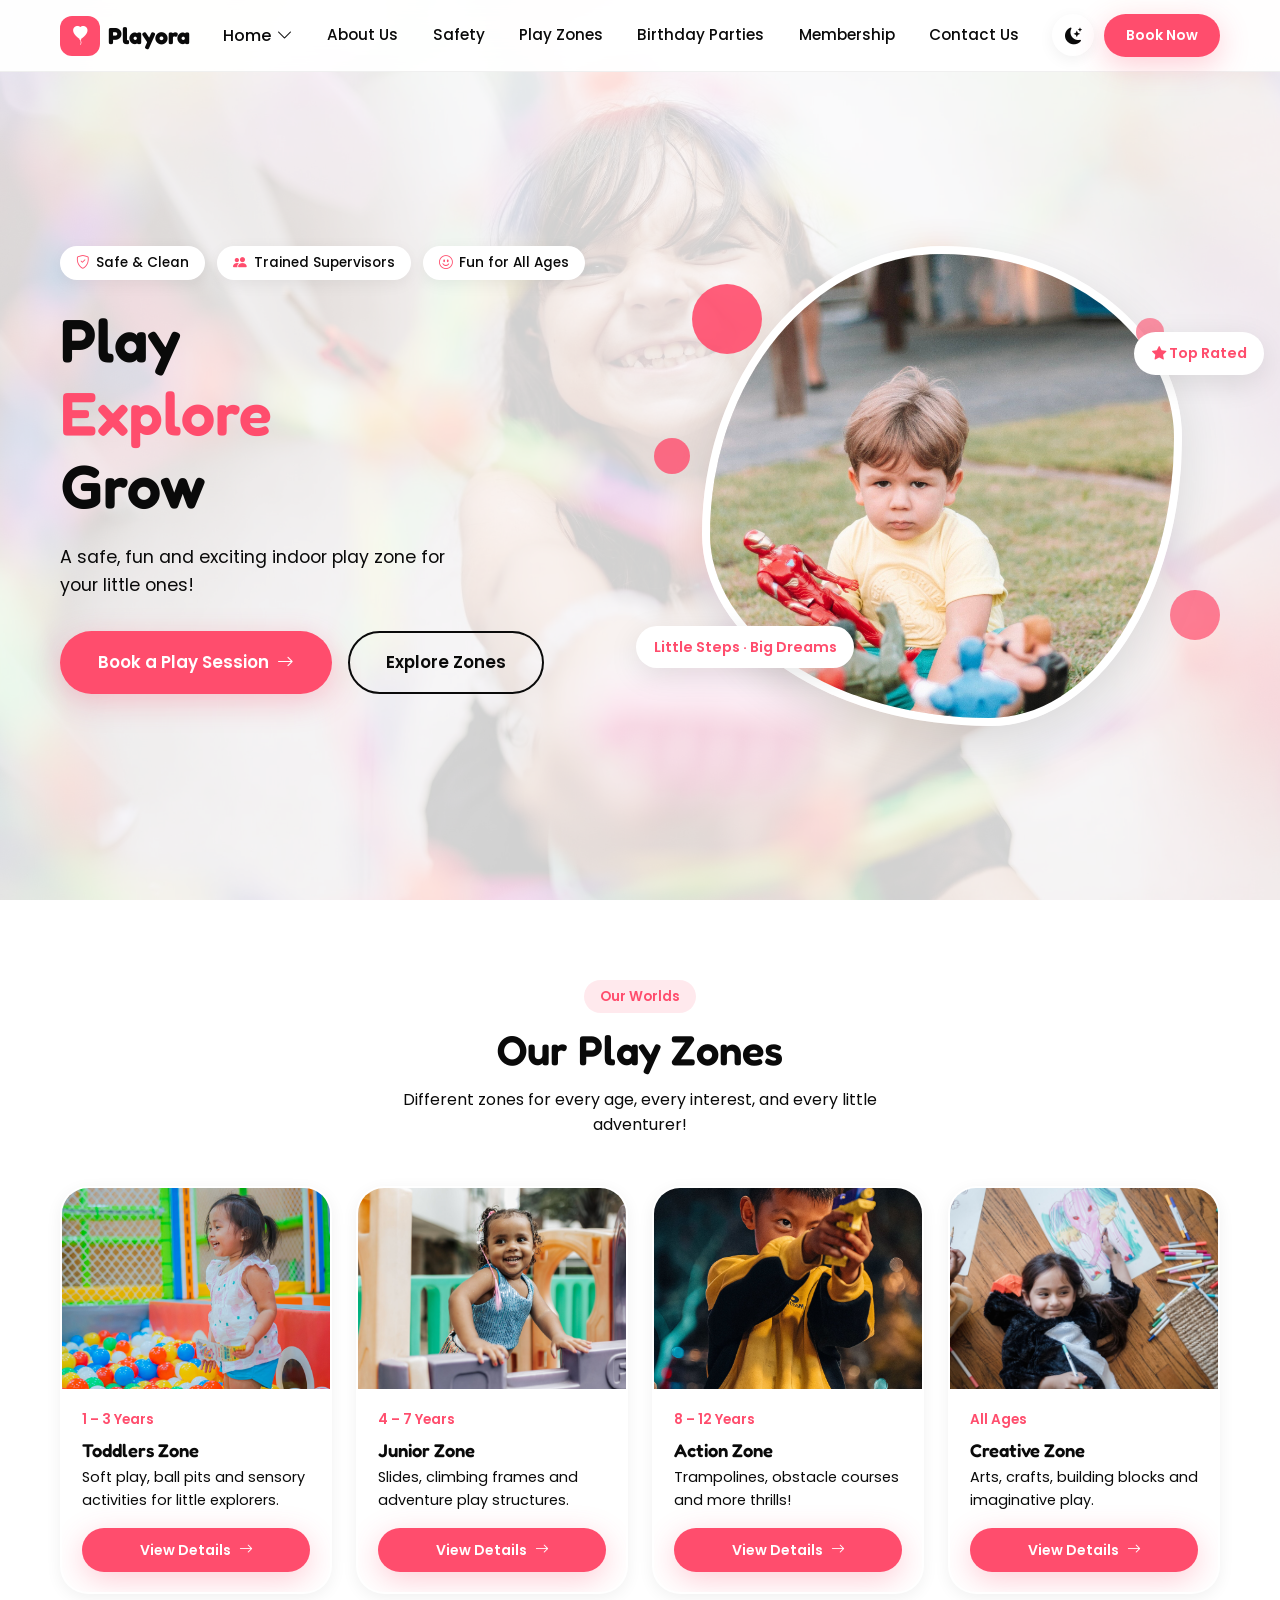
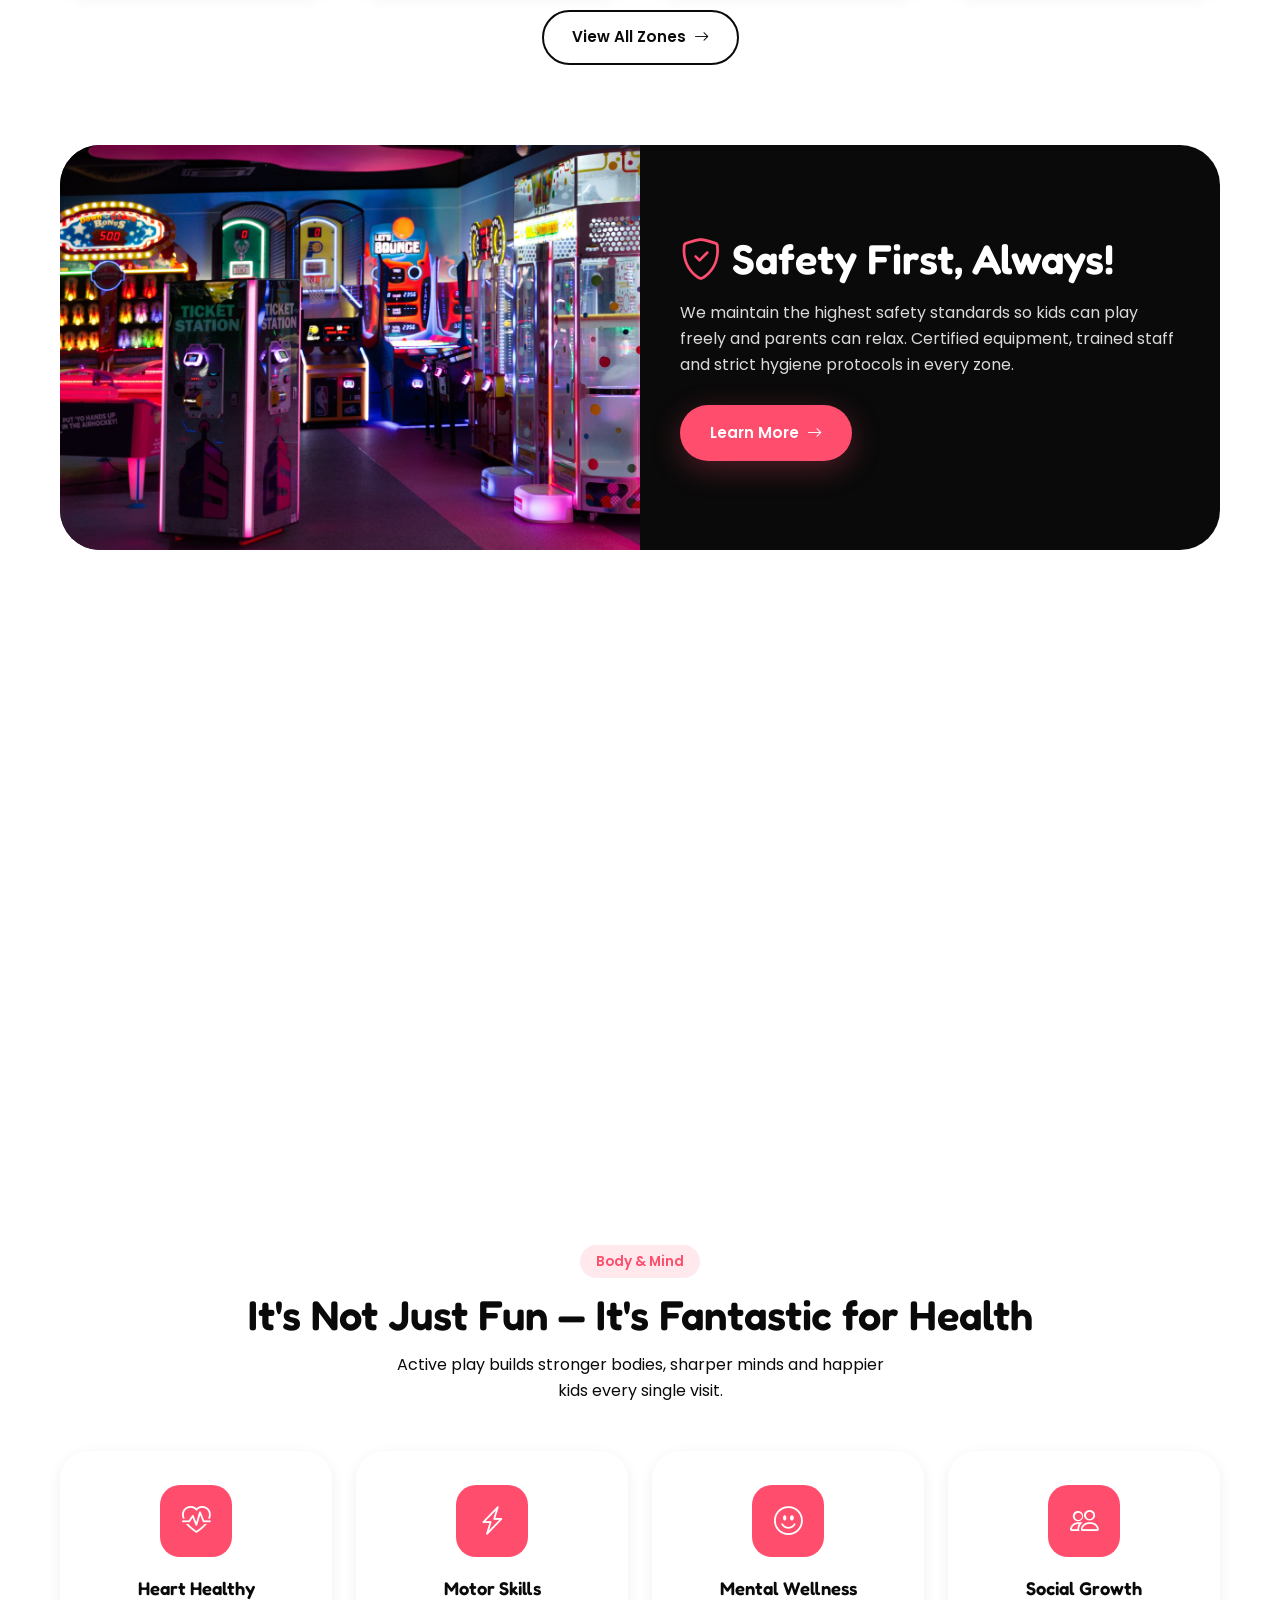
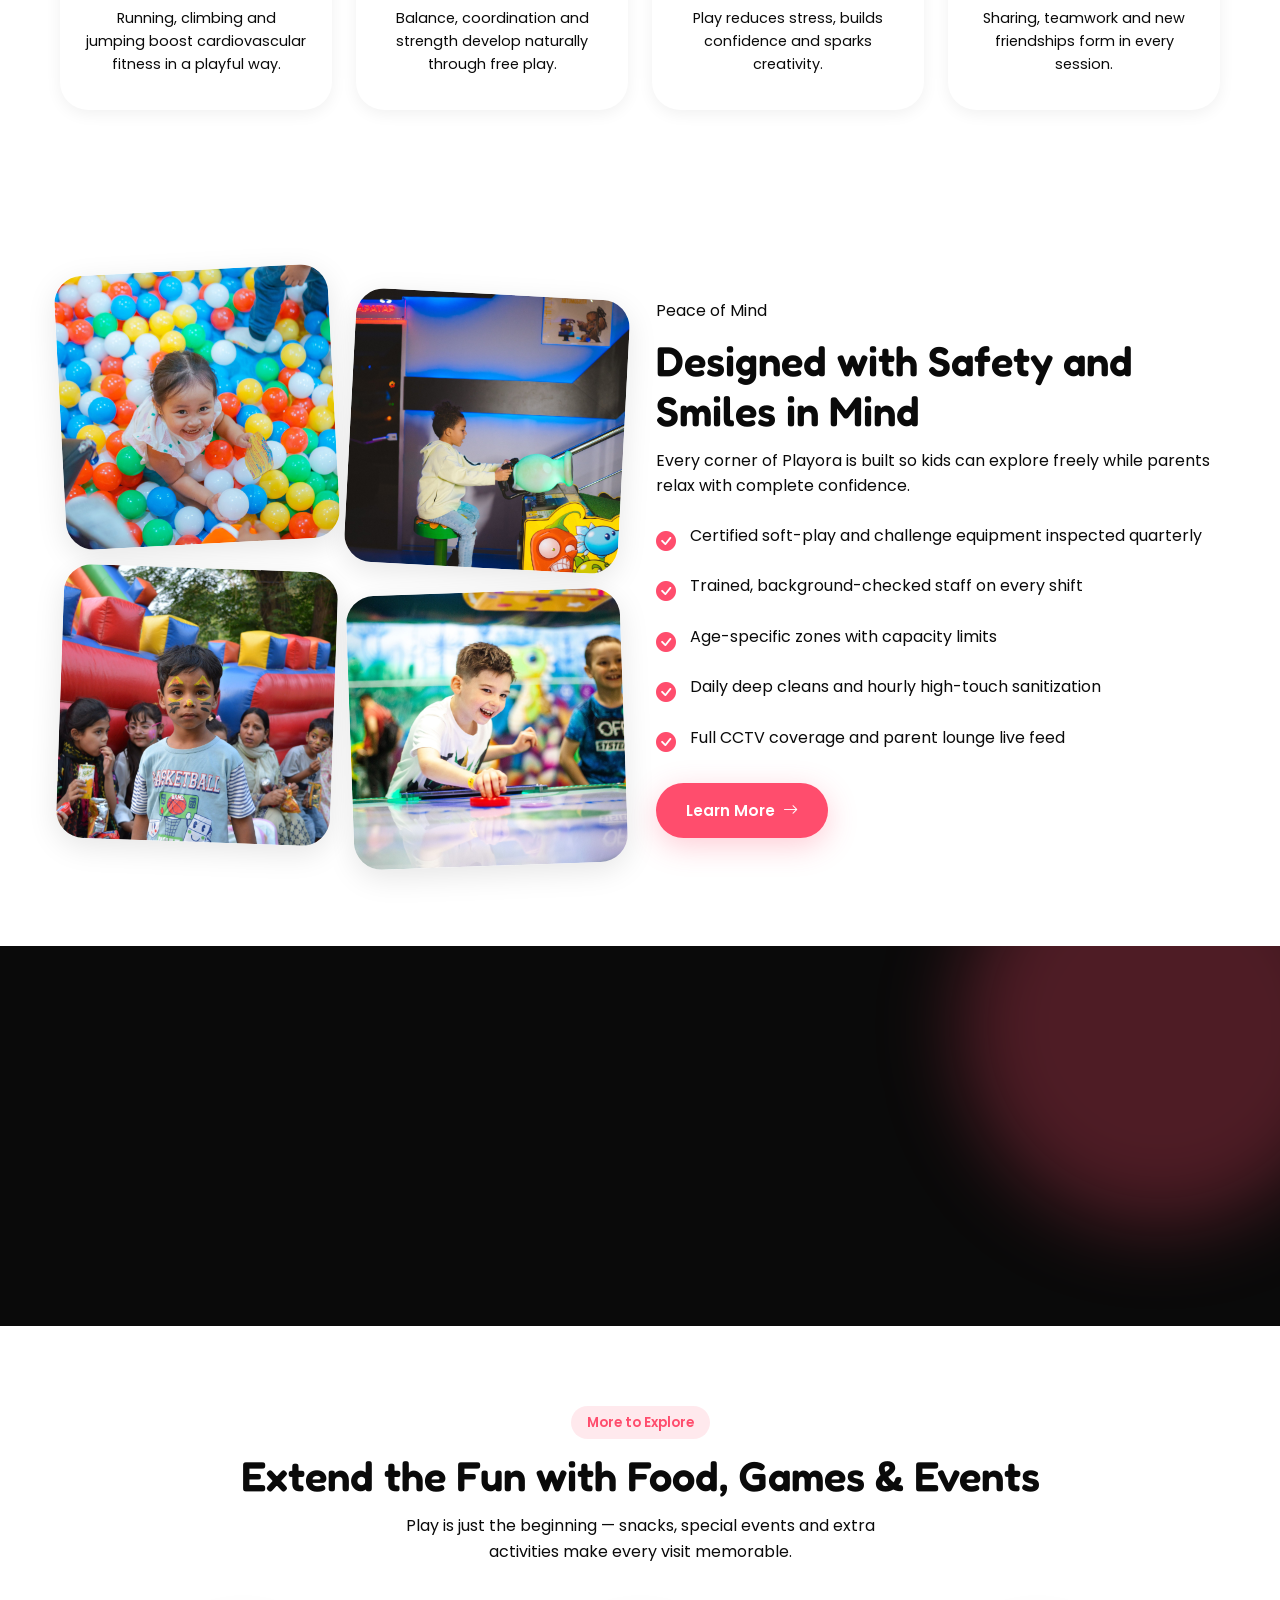
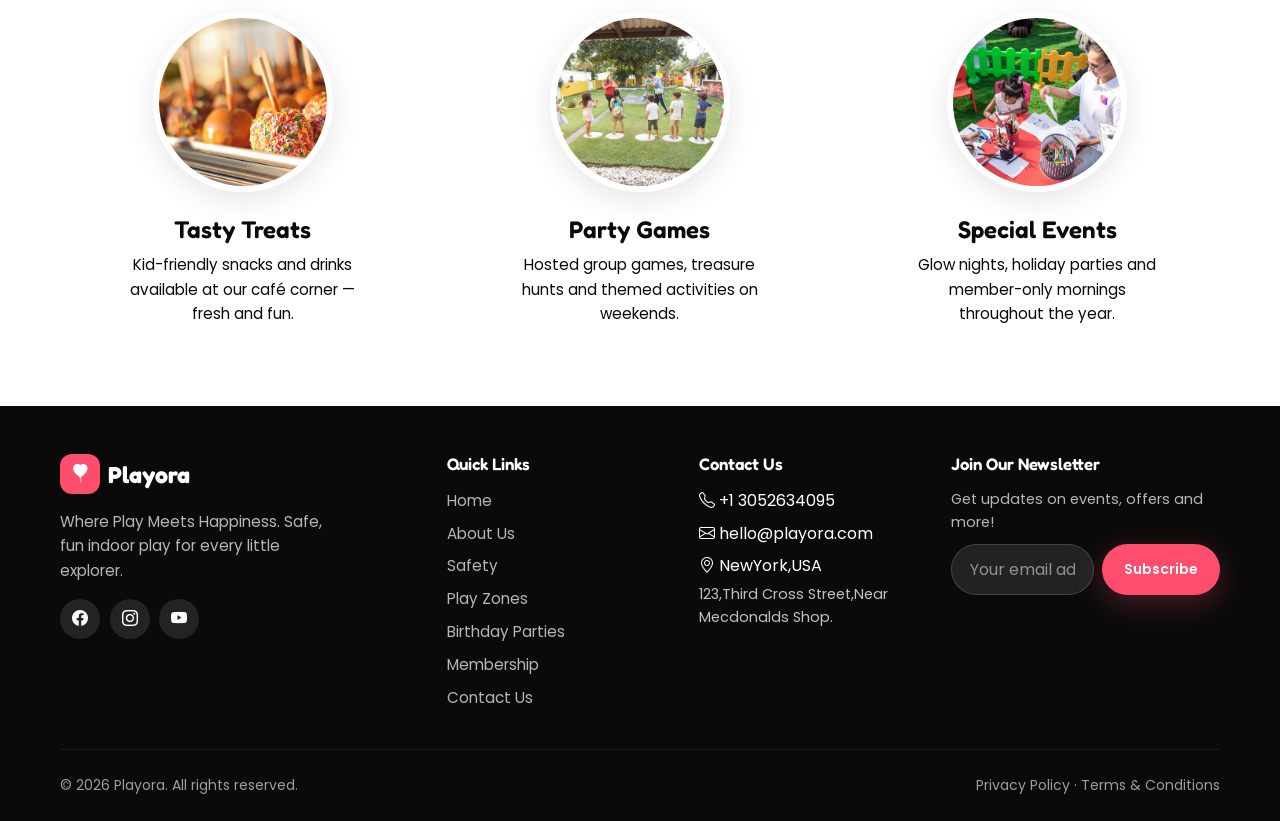
==== index.html @ 5a00a670 "Add files via upload" ====
<!DOCTYPE html>
<html lang="en">
<head>
  <script>try{if(localStorage.getItem('playora-theme')==='dark')document.documentElement.setAttribute('data-theme','dark');}catch(e){}</script>
  <meta charset="UTF-8">
  <meta name="viewport" content="width=device-width, initial-scale=1.0">
  <title>Playora – Indoor Play Zone for Kids | Safe, Fun & Exciting</title>
  <meta name="description" content="Playora is a safe, fun and exciting indoor play zone for little ones. Age-specific zones, birthday parties and memberships.">
  <link rel="preconnect" href="https://fonts.googleapis.com">
  <link rel="preconnect" href="https://fonts.gstatic.com" crossorigin>
  <link href="https://fonts.googleapis.com/css2?family=Fredoka:wght@400;500;600;700&family=Poppins:wght@400;500;600;700&display=swap" rel="stylesheet">
  <link rel="stylesheet" href="https://cdn.jsdelivr.net/npm/bootstrap-icons@1.11.3/font/bootstrap-icons.min.css">
  <link rel="stylesheet" href="assets/css/style.css">
</head>
<body>
  <!-- Header -->
  <header class="site-header">
    <div class="header-inner">
      <a href="index.html" class="logo">
        <span class="logo-mark"><i class="bi bi-balloon-heart-fill"></i></span>
        Playora
      </a>
      <nav class="nav-menu" aria-label="Main">
        <div class="home-switch">
          <span class="home-switch-trigger">Home <i class="bi bi-chevron-down"></i></span>
          <div class="home-switch-dropdown">
            <a href="index.html" class="home-option">
              <span class="home-option-icon day"><i class="bi bi-sun-fill"></i></span>
              Home 1 – Main
            </a>
            <a href="index-night.html" class="home-option">
              <span class="home-option-icon night"><i class="bi bi-moon-stars-fill"></i></span>
              Home 2 – Night
            </a>
          </div>
        </div>
        <a href="about.html" class="nav-link">About Us</a>
        <a href="safety.html" class="nav-link">Safety</a>
        <a href="play-zones.html" class="nav-link">Play Zones</a>
        <a href="birthday-parties.html" class="nav-link">Birthday Parties</a>
        <a href="membership.html" class="nav-link">Membership</a>
        <a href="contact.html" class="nav-link">Contact Us</a>
      </nav>
      <div class="header-actions">
        <button class="theme-toggle" aria-label="Switch to dark mode"><i class="bi bi-moon-stars-fill"></i></button>
        <a href="login.html" class="btn btn-primary btn-sm">Book Now</a>
        <button class="menu-toggle" aria-label="Menu"><i class="bi bi-list"></i></button>
      </div>
    </div>
  </header>

  <!-- 1. HERO -->
  <section class="hero-playora">
    <!-- Replace assets/images/hero-home.jpg with your own image -->
    <div class="hero-bg-upload">
      <img src="assets/images/hero-home.jpg" alt="" onerror="this.style.display='none'">
    </div>
    <div class="container">
      <div class="observe-fade">
        <div class="hero-badge-row">
          <span class="hero-pill"><i class="bi bi-shield-check"></i> Safe & Clean</span>
          <span class="hero-pill"><i class="bi bi-people-fill"></i> Trained Supervisors</span>
          <span class="hero-pill"><i class="bi bi-emoji-smile"></i> Fun for All Ages</span>
        </div>
        <h1>
          <span class="line1">Play</span>
          <span class="line2">Explore</span>
          <span class="line3">Grow</span>
        </h1>
        <p class="lead">A safe, fun and exciting indoor play zone for your little ones!</p>
        <div class="hero-btns">
          <a href="login.html" class="btn btn-primary btn-lg">Book a Play Session <i class="bi bi-arrow-right"></i></a>
          <a href="play-zones.html" class="btn btn-outline btn-lg">Explore Zones</a>
        </div>
      </div>
      <div class="hero-visual observe-fade delay-1">
        <div class="float-shape s1"></div>
        <div class="float-shape s2"></div>
        <div class="float-shape s3"></div>
        <div class="float-shape s4"></div>
        <div class="hero-img-wrap">
          <img src="assets/images/kid-1.jpg" alt="Happy child in play zone">
        </div>
        <span class="hero-tag t1">Little Steps · Big Dreams</span>
        <span class="hero-tag t2"><i class="bi bi-star-fill" style="color:var(--accent)"></i> Top Rated</span>
      </div>
    </div>
  </section>

  <!-- 2. PLAY ZONES -->
  <section class="section">
    <div class="container">
      <div class="section-head observe-fade">
        <span class="eyebrow">Our Worlds</span>
        <h2>Our Play Zones</h2>
        <p>Different zones for every age, every interest, and every little adventurer!</p>
      </div>
      <div class="zones-grid">
        <article class="zone-card observe-fade">
          <div class="zone-card-img">
            <img src="assets/images/kid-2.jpg" alt="Toddlers Zone">
          </div>
          <div class="zone-card-body">
            <div class="age">1 – 3 Years</div>
            <h3>Toddlers Zone</h3>
            <p>Soft play, ball pits and sensory activities for little explorers.</p>
            <a href="play-zones.html" class="btn btn-primary btn-sm">View Details <i class="bi bi-arrow-right"></i></a>
          </div>
        </article>
        <article class="zone-card observe-fade delay-1">
          <div class="zone-card-img">
            <img src="assets/images/kid-3.jpg" alt="Junior Zone">
          </div>
          <div class="zone-card-body">
            <div class="age">4 – 7 Years</div>
            <h3>Junior Zone</h3>
            <p>Slides, climbing frames and adventure play structures.</p>
            <a href="play-zones.html" class="btn btn-primary btn-sm">View Details <i class="bi bi-arrow-right"></i></a>
          </div>
        </article>
        <article class="zone-card observe-fade delay-2">
          <div class="zone-card-img">
            <img src="assets/images/kid-4.jpg" alt="Action Zone">
          </div>
          <div class="zone-card-body">
            <div class="age">8 – 12 Years</div>
            <h3>Action Zone</h3>
            <p>Trampolines, obstacle courses and more thrills!</p>
            <a href="play-zones.html" class="btn btn-primary btn-sm">View Details <i class="bi bi-arrow-right"></i></a>
          </div>
        </article>
        <article class="zone-card observe-fade delay-3">
          <div class="zone-card-img">
            <img src="assets/images/kid-5.jpg" alt="Creative Zone">
          </div>
          <div class="zone-card-body">
            <div class="age">All Ages</div>
            <h3>Creative Zone</h3>
            <p>Arts, crafts, building blocks and imaginative play.</p>
            <a href="play-zones.html" class="btn btn-primary btn-sm">View Details <i class="bi bi-arrow-right"></i></a>
          </div>
        </article>
      </div>
      <div class="text-center mt-3">
        <a href="play-zones.html" class="btn btn-outline">View All Zones <i class="bi bi-arrow-right"></i></a>
      </div>
    </div>
  </section>

  <!-- 3. SAFETY -->
  <section class="section" style="padding-top:0;">
    <div class="container">
      <div class="safety-block observe-fade">
        <div class="safety-block-img">
          <img src="assets/images/safe.jpg" alt="Kids playing safely">
        </div>
        <div class="safety-block-content">
          <h2><i class="bi bi-shield-check" style="color:var(--accent)"></i> Safety First, Always!</h2>
          <p>We maintain the highest safety standards so kids can play freely and parents can relax. Certified equipment, trained staff and strict hygiene protocols in every zone.</p>
          <a href="safety.html" class="btn btn-primary">Learn More <i class="bi bi-arrow-right"></i></a>
        </div>
      </div>
    </div>
  </section>

  <!-- 4. BIRTHDAY TEASER -->
  <section class="section">
    <div class="container">
      <div class="bday-teaser">
        <div class="observe-fade">
          <span class="eyebrow">Celebrate</span>
          <h2 style="margin-block:0.75rem;">Make Their Day Extra Special!</h2>
          <p style="color:var(--black); margin-bottom:1.5rem;">Celebrate birthdays in the most fun way possible! Our themed party packages include play time, decorations, food and more.</p>
          <a href="birthday-parties.html" class="btn btn-primary btn-lg">Explore Birthday Parties <i class="bi bi-arrow-right"></i></a>
        </div>
        <div class="bday-visual observe-fade delay-1">
          <img src="assets/images/celebaration.jpg" alt="Birthday party">
          <span class="bday-badge">Birthday Parties</span>
        </div>
      </div>
    </div>
  </section>


  <!-- 5. HEALTH BENEFITS -->
  <section class="section health-section">
    <div class="container">
      <div class="section-head observe-fade">
        <span class="eyebrow">Body & Mind</span>
        <h2>It's Not Just Fun — It's Fantastic for Health</h2>
        <p>Active play builds stronger bodies, sharper minds and happier kids every single visit.</p>
      </div>
      <div class="health-grid">
        <div class="health-card observe-fade">
          <div class="h-icon"><i class="bi bi-heart-pulse"></i></div>
          <h3>Heart Healthy</h3>
          <p>Running, climbing and jumping boost cardiovascular fitness in a playful way.</p>
        </div>
        <div class="health-card observe-fade delay-1">
          <div class="h-icon"><i class="bi bi-lightning-charge"></i></div>
          <h3>Motor Skills</h3>
          <p>Balance, coordination and strength develop naturally through free play.</p>
        </div>
        <div class="health-card observe-fade delay-2">
          <div class="h-icon"><i class="bi bi-emoji-smile"></i></div>
          <h3>Mental Wellness</h3>
          <p>Play reduces stress, builds confidence and sparks creativity.</p>
        </div>
        <div class="health-card observe-fade delay-3">
          <div class="h-icon"><i class="bi bi-people"></i></div>
          <h3>Social Growth</h3>
          <p>Sharing, teamwork and new friendships form in every session.</p>
        </div>
      </div>
    </div>
  </section>

  <!-- 6. SAFETY X-CROSS -->
  <section class="section">
    <div class="container">
      <div class="safety-cross">
        <div class="safety-cross-images observe-fade">
          <img src="assets/images/kid-6.jpg" alt="Safe soft play">
          <img src="assets/images/kid-7.jpg" alt="Supervised play">
          <img src="assets/images/kid-8.jpg" alt="Happy kids">
          <img src="assets/images/kid-9.jpg" alt="Clean facility">
        </div>
        <div class="observe-fade delay-1">
          <span class="eyebrow">Peace of Mind</span>
          <h2 style="margin-block:0.75rem;">Designed with Safety and Smiles in Mind</h2>
          <p style="color:var(--black);margin-bottom:1.5rem;">Every corner of Playora is built so kids can explore freely while parents relax with complete confidence.</p>
          <ul class="safety-list">
            <li><i class="bi bi-check-circle-fill"></i> <span>Certified soft-play and challenge equipment inspected quarterly</span></li>
            <li><i class="bi bi-check-circle-fill"></i> <span>Trained, background-checked staff on every shift</span></li>
            <li><i class="bi bi-check-circle-fill"></i> <span>Age-specific zones with capacity limits</span></li>
            <li><i class="bi bi-check-circle-fill"></i> <span>Daily deep cleans and hourly high-touch sanitization</span></li>
            <li><i class="bi bi-check-circle-fill"></i> <span>Full CCTV coverage and parent lounge live feed</span></li>
          </ul>
          <a href="safety.html" class="btn btn-primary" style="margin-top:0.5rem;">Learn More <i class="bi bi-arrow-right"></i></a>
        </div>
      </div>
    </div>
  </section>
  
   <!-- 8. FULL WIDTH CTA -->
  <section class="cta-full">
    <div class="container observe-fade">
      <h2>Ready for the Next Adventure?</h2>
      <p>Book a play session in under a minute or start a membership for unlimited fun.</p>
      <div class="hero-btns">
        <a href="login.html" class="btn btn-primary btn-lg">Book Now</a>
        <a href="membership.html" class="btn btn-white btn-lg">View Memberships</a>
      </div>
    </div>
  </section>

  <!-- 7. EXTEND THE FUN -->
  <section class="section" style="background:var(--white);">
    <div class="container">
      <div class="section-head observe-fade">
        <span class="eyebrow">More to Explore</span>
        <h2>Extend the Fun with Food, Games &amp; Events</h2>
        <p>Play is just the beginning — snacks, special events and extra activities make every visit memorable.</p>
      </div>
      <div class="fun-extend">
        <div class="fun-card observe-fade">
          <div class="fun-card-img">
            <img src="assets/images/kid-10.jpg" alt="Healthy snacks">
          </div>
          <h3>Tasty Treats</h3>
          <p>Kid-friendly snacks and drinks available at our café corner — fresh and fun.</p>
        </div>
        <div class="fun-card observe-fade delay-1">
          <div class="fun-card-img">
            <img src="assets/images/kid-11.jpg" alt="Party games">
          </div>
          <h3>Party Games</h3>
          <p>Hosted group games, treasure hunts and themed activities on weekends.</p>
        </div>
        <div class="fun-card observe-fade delay-2">
          <div class="fun-card-img">
            <img src="assets/images/kid-12.jpg" alt="Special events">
          </div>
          <h3>Special Events</h3>
          <p>Glow nights, holiday parties and member-only mornings throughout the year.</p>
        </div>
      </div>
    </div>
  </section>

 

  <!-- 6. FOOTER -->
  <footer class="site-footer">
    <div class="container">
      <div class="footer-grid">
        <div class="footer-brand">
          <a href="index.html" class="logo" style="color:#fff;">
            <span class="logo-mark"><i class="bi bi-balloon-heart-fill"></i></span>
            Playora
          </a>
          <p>Where Play Meets Happiness. Safe, fun indoor play for every little explorer.</p>
          <div class="footer-social">
            <a href="#" class="social-btn" aria-label="Facebook"><i class="bi bi-facebook"></i></a>
            <a href="#" class="social-btn" aria-label="Instagram"><i class="bi bi-instagram"></i></a>
            <a href="#" class="social-btn" aria-label="YouTube"><i class="bi bi-youtube"></i></a>
          </div>
        </div>
        <div class="footer-col">
          <h4>Quick Links</h4>
          <ul class="footer-links">
            <li><a href="index.html">Home</a></li>
            <li><a href="about.html">About Us</a></li>
            <li><a href="safety.html">Safety</a></li>
            <li><a href="play-zones.html">Play Zones</a></li>
            <li><a href="birthday-parties.html">Birthday Parties</a></li>
            <li><a href="membership.html">Membership</a></li>
            <li><a href="contact.html">Contact Us</a></li>
          </ul>
        </div>
        <div class="footer-col">
          <h4>Contact Us</h4>
          <ul class="footer-links">
            <li><i class="bi bi-telephone"></i> +1 3052634095</li>
            <li><i class="bi bi-envelope"></i> hello@playora.com</li>
            <li><i class="bi bi-geo-alt"></i> NewYork,USA<p>123,Third Cross Street,Near Mecdonalds Shop.</p></li>
            
          </ul>
        </div>
        <div class="footer-col">
          <h4>Join Our Newsletter</h4>
          <p style="opacity:0.7; font-size:0.9rem; margin-bottom:0.5rem;">Get updates on events, offers and more!</p>
          <form class="newsletter-form" data-validate>
            <input type="email" required placeholder="Your email address">
            <button type="submit" class="btn btn-primary btn-sm">Subscribe</button>
          </form>
        </div>
      </div>
      <div class="footer-bottom">
        <span>© 2026 Playora. All rights reserved.</span>
        <span>Privacy Policy · Terms & Conditions</span>
      </div>
    </div>
  </footer>

  <script src="assets/js/main.js"></script>
</body>
</html>
---- assets/css/style.css ----
/* =====================================================
   PLAYORA – Three Color System Only
   Black #0A0A0A | White #FFFFFF | Accent #FF4D6D (Unique Rose)
   ===================================================== */
:root {
  --black: #0A0A0A;
  --white: #FFFFFF;
  --accent: #FF4D6D;
  --accent-soft: rgba(255, 77, 109, 0.12);
  --accent-glow: rgba(255, 77, 109, 0.28);
  --black-soft: #0A0A0A;
  --black-muted: #0A0A0A;
  --white-soft: #FFFFFF;
  --white-muted: #FFFFFF;
  --gray-text: #0A0A0A;

  /* Adaptive theme tokens — flip in dark mode, everything else (footer,
     CTA bands, badges, the always-dark decorative sections) stays as-is */
  --surface: #FFFFFF;
  --text: #0A0A0A;

  --font-display: 'Fredoka', system-ui, sans-serif;
  --font-body: 'Poppins', system-ui, sans-serif;
  --radius-sm: 12px;
  --radius-md: 20px;
  --radius-lg: 28px;
  --radius-xl: 40px;
  --radius-full: 9999px;
  --shadow-sm: 0 4px 16px rgba(0,0,0,0.06);
  --shadow-md: 0 8px 30px rgba(0,0,0,0.1);
  --shadow-lg: 0 16px 50px rgba(0,0,0,0.12);
  --shadow-accent: 0 8px 30px var(--accent-glow);
  --header-h: 72px;
  --container: 1140px;
  --transition: 0.3s cubic-bezier(0.4, 0, 0.2, 1);
}

*, *::before, *::after { box-sizing: border-box; margin: 0; padding: 0; }
html { scroll-behavior: smooth; font-size: 16px; }
body {
  font-family: var(--font-body);
  background: var(--surface);
  color: var(--text);
  line-height: 1.6;
  overflow-x: hidden;
}
img { max-width: 100%; height: auto; display: block; }
a { text-decoration: none; color: inherit; transition: color var(--transition); }
ul, ol { list-style: none; }
button, input, select, textarea {
  font-family: inherit; font-size: inherit; border: none; outline: none; background: none;
}
h1,h2,h3,h4,h5,h6 {
  font-family: var(--font-display);
  font-weight: 600;
  line-height: 1.2;
  color: var(--text);
}
h1 { font-size: clamp(2.4rem, 5.5vw, 3.8rem); }
h2 { font-size: clamp(1.8rem, 4vw, 2.6rem); }
h3 { font-size: clamp(1.25rem, 2.5vw, 1.5rem); }

.container { width: 100%; max-width: var(--container); margin-inline: auto; padding-inline: 1.25rem; }
.section { padding-block: 5rem; position: relative; }

/* Buttons – only 3 colors */
.btn {
  display: inline-flex; align-items: center; justify-content: center; gap: 0.5rem;
  padding: 0.85rem 1.75rem; font-weight: 600; font-size: 0.95rem;
  border-radius: var(--radius-full); cursor: pointer;
  transition: all var(--transition); min-height: 48px; white-space: nowrap;
  border: 2px solid transparent;
}
.btn-primary { background: var(--accent); color: var(--white); box-shadow: var(--shadow-accent); }
.btn-primary:hover { transform: translateY(-3px); box-shadow: 0 12px 35px var(--accent-glow); }
.btn-outline { background: transparent; border-color: var(--text); color: var(--text); }
.btn-outline:hover { background: var(--black); color: var(--white); }
.btn-white { background: var(--white); color: var(--black); box-shadow: var(--shadow-md); }
.btn-white:hover { transform: translateY(-3px); }
.btn-sm { padding: 0.55rem 1.25rem; font-size: 0.875rem; min-height: 40px; }
.btn-lg { padding: 1rem 2.25rem; font-size: 1.05rem; }
.w-full { width: 100%; }

/* Header */
.site-header {
  position: fixed; top: 0; left: 0; right: 0; height: var(--header-h); z-index: 1000;
  background: rgba(255,255,255,0.94); backdrop-filter: blur(14px);
  border-bottom: 1px solid rgba(0,0,0,0.06); transition: box-shadow var(--transition);
}
.site-header.scrolled { box-shadow: var(--shadow-md); }
.header-inner {
  display: flex; align-items: center; justify-content: space-between; height: 100%;
  max-width: var(--container); margin-inline: auto; padding-inline: 1.25rem;
}
.logo {
  display: flex; align-items: center; gap: 0.5rem;
  font-family: var(--font-display); font-weight: 700; font-size: 1.45rem; color: var(--text);
}
.logo-mark {
  width: 40px; height: 40px; background: var(--accent); border-radius: 12px;
  display: flex; align-items: center; justify-content: center; color: var(--white); font-size: 1.2rem;
}
.nav-menu { display: flex; align-items: center; gap: 0.15rem; }
.nav-link {
  padding: 0.55rem 1rem; font-weight: 500; font-size: 0.95rem;
  border-radius: var(--radius-full); transition: all var(--transition); color: var(--text);
}
.nav-link:hover, .nav-link.active { color: var(--accent); background: var(--accent-soft); }

.home-switch { position: relative; }
.home-switch-trigger {
  padding: 0.55rem 1rem; font-weight: 500; cursor: pointer; border-radius: var(--radius-full);
  display: flex; align-items: center; gap: 0.35rem; color: var(--text);
}
.home-switch-dropdown {
  position: absolute; top: 100%; left: 50%; transform: translateX(-50%) translateY(10px);
  background: var(--white) !important; color: var(--black) !important;
  border-radius: var(--radius-md); padding: 0.5rem; min-width: 190px;
  opacity: 0; visibility: hidden; transition: all var(--transition);
  box-shadow: var(--shadow-lg); z-index: 1100; border: 1px solid rgba(0,0,0,0.06);
}
.home-switch:hover .home-switch-dropdown {
  opacity: 1; visibility: visible; transform: translateX(-50%) translateY(4px);
}
.home-option {
  display: flex; align-items: center; gap: 0.7rem; padding: 0.7rem 1rem;
  border-radius: var(--radius-sm); font-weight: 500; color: var(--black) !important;
  transition: background var(--transition);
}
.home-option:hover { background: var(--accent-soft) !important; color: var(--accent) !important; }
.home-option-icon {
  width: 32px; height: 32px; border-radius: 10px;
  display: flex; align-items: center; justify-content: center; font-size: 0.95rem;
}
.home-option-icon.day { background: var(--accent); color: var(--white); }
.home-option-icon.night { background: var(--black); color: var(--white); }

.header-actions { display: flex; align-items: center; gap: 0.6rem; }
.menu-toggle {
  display: none; width: 42px; height: 42px; border-radius: 50%;
  align-items: center; justify-content: center; background: var(--surface); cursor: pointer;
}

/* Hero Home 1 */
.hero-playora {
  min-height: 100vh; display: flex; align-items: center;
  padding-top: var(--header-h); position: relative; overflow: hidden;
  background: var(--surface);
}
.hero-playora .container {
  display: grid; grid-template-columns: 1fr 1fr; gap: 3rem; align-items: center; position: relative; z-index: 2;
}
.hero-badge-row { display: flex; flex-wrap: wrap; gap: 0.75rem; margin-bottom: 1.5rem; }
.hero-pill {
  display: inline-flex; align-items: center; gap: 0.4rem; background: var(--surface);
  padding: 0.4rem 1rem; border-radius: var(--radius-full); font-size: 0.85rem; font-weight: 500;
  box-shadow: var(--shadow-sm); color: var(--text);
}
.hero-pill i { color: var(--accent); }
.hero-playora h1 { margin-bottom: 1.25rem; }
.hero-playora h1 .line1 { color: var(--text); }
.hero-playora h1 .line2 { color: var(--accent); display: block; }
.hero-playora h1 .line3 { color: var(--text); display: block; }
.hero-playora .lead { font-size: 1.1rem; color: var(--text); max-width: 420px; margin-bottom: 2rem; }
.hero-btns { display: flex; flex-wrap: wrap; gap: 1rem; margin-bottom: 2rem; }
.hero-visual { position: relative; display: flex; justify-content: center; align-items: center; }
.hero-img-wrap {
  position: relative; width: 100%; max-width: 480px; aspect-ratio: 1;
  border-radius: 50% 50% 40% 60% / 60% 40% 60% 40%; overflow: hidden;
  box-shadow: var(--shadow-lg); border: 8px solid var(--white);
}
.hero-img-wrap img { width: 100%; height: 100%; object-fit: cover; }
.float-shape {
  position: absolute; border-radius: 50%; z-index: 1;
  animation: floatY 5s ease-in-out infinite; background: var(--accent);
}
.float-shape.s1 { width: 70px; height: 70px; top: 8%; left: 5%; opacity: 0.9; }
.float-shape.s2 { width: 50px; height: 50px; bottom: 18%; right: 0; opacity: 0.7; animation-delay: 1.2s; }
.float-shape.s3 { width: 36px; height: 36px; top: 40%; left: -10px; opacity: 0.8; animation-delay: 2s; }
.float-shape.s4 { width: 28px; height: 28px; top: 15%; right: 10%; opacity: 0.6; animation-delay: 0.8s; }
@keyframes floatY { 0%,100%{transform:translateY(0)} 50%{transform:translateY(-14px)} }
.hero-tag {
  position: absolute; background: var(--surface); padding: 0.6rem 1.1rem;
  border-radius: var(--radius-full); font-weight: 600; font-size: 0.9rem;
  box-shadow: var(--shadow-md); z-index: 3; color: var(--accent);
}
.hero-tag.t1 { bottom: 12%; left: -5%; }
.hero-tag.t2 { top: 18%; right: -8%; }

/* Section head */
.section-head { text-align: center; margin-bottom: 3rem; }
.section-head .eyebrow {
  display: inline-block; background: var(--accent-soft); color: var(--accent);
  padding: 0.35rem 1rem; border-radius: var(--radius-full); font-size: 0.85rem; font-weight: 600; margin-bottom: 0.75rem;
}
.section-head p { color: var(--text); max-width: 520px; margin-inline: auto; margin-top: 0.75rem; }

/* Zone cards */
.zones-grid { display: grid; grid-template-columns: repeat(4, 1fr); gap: 1.5rem; }
.zone-card {
  background: var(--surface); border-radius: var(--radius-lg); overflow: hidden;
  box-shadow: var(--shadow-sm); transition: all var(--transition); border: 2px solid transparent;
}
.zone-card:hover { transform: translateY(-8px); box-shadow: var(--shadow-lg); border-color: var(--accent); }
.zone-card-img { aspect-ratio: 4/3; overflow: hidden; }
.zone-card-img img { width: 100%; height: 100%; object-fit: cover; transition: transform 0.5s ease; }
.zone-card:hover .zone-card-img img { transform: scale(1.08); }
.zone-card-body { padding: 1.25rem; }
.zone-card-body h3 { margin-bottom: 0.3rem; font-size: 1.15rem; }
.zone-card-body .age { font-size: 0.85rem; color: var(--accent); font-weight: 600; margin-bottom: 0.5rem; }
.zone-card-body p { font-size: 0.9rem; color: var(--text); margin-bottom: 1rem; }
.zone-card .btn { width: 100%; }

/* Safety block */
.safety-block {
  display: grid; grid-template-columns: 1fr 1fr; gap: 0; align-items: center;
  background: var(--black); border-radius: var(--radius-xl); overflow: hidden; color: var(--white);
}
.safety-block-img { height: 100%; min-height: 360px; }
.safety-block-img img { width: 100%; height: 100%; object-fit: cover; }
.safety-block-content { padding: 3rem 2.5rem; }
.safety-block-content h2 { color: var(--white); margin-bottom: 1rem; }
.safety-block-content p { opacity: 0.85; margin-bottom: 1.75rem; }

/* Bday teaser */
.bday-teaser { display: grid; grid-template-columns: 1.1fr 0.9fr; gap: 3rem; align-items: center; }
.bday-visual { position: relative; border-radius: var(--radius-xl); overflow: hidden; box-shadow: var(--shadow-lg); }
.bday-visual img { width: 100%; aspect-ratio: 4/3; object-fit: cover; }
.bday-badge {
  position: absolute; bottom: 1.25rem; right: 1.25rem; background: var(--accent); color: var(--white);
  padding: 0.6rem 1.2rem; border-radius: var(--radius-full); font-weight: 700; font-size: 0.9rem;
}

/* Footer */
.site-footer { background: var(--black); color: var(--white); padding-top: 3rem; padding-bottom: 1.5rem; }
.footer-grid { display: grid; grid-template-columns: 1.6fr 1fr 1fr 1.2fr; gap: 1.75rem; margin-bottom: 2rem; align-items: start; }
.footer-brand { min-width: 0; }
.footer-brand p { opacity: 0.7; margin-block: 1rem; max-width: 280px; font-size: 0.95rem; }
.footer-social { display: flex; flex-wrap: wrap; gap: 0.6rem; }
.social-btn {
  width: 40px; height: 40px; border-radius: 50%; background: rgba(255,255,255,0.1);
  display: flex; align-items: center; justify-content: center; transition: all var(--transition);
  flex-shrink: 0;
}
.social-btn:hover { background: var(--accent); color: var(--white); }
.footer-col { min-width: 0; }
.footer-col h4 { color: var(--white); font-size: 1.05rem; margin-bottom: 0.85rem; }
.footer-links li { margin-bottom: 0.45rem; }
.footer-links a { opacity: 0.7; font-size: 0.95rem; transition: all var(--transition); }
.footer-links a:hover { opacity: 1; color: var(--accent); padding-left: 3px; }
.footer-links li p { margin-top: 0.25rem; opacity: 0.75; font-size: 0.9rem; }
.newsletter-form { display: flex; gap: 0.5rem; margin-top: 0.6rem; }
.newsletter-form input {
  flex: 1; min-width: 0; padding: 0.75rem 1.1rem; border-radius: var(--radius-full);
  background: rgba(255,255,255,0.1); color: var(--white); border: 1px solid rgba(255,255,255,0.15);
}
.newsletter-form input::placeholder { color: rgba(255,255,255,0.5); }
.newsletter-form .btn { flex-shrink: 0; }
.footer-bottom {
  border-top: 1px solid rgba(255,255,255,0.1); padding-top: 1.5rem;
  display: flex; justify-content: space-between; flex-wrap: wrap; gap: 0.75rem; font-size: 0.875rem; opacity: 0.6;
}

/* Page hero */
.page-hero {
  padding-top: calc(var(--header-h) + 3.5rem); padding-bottom: 3.5rem;
  color: var(--white); text-align: center; position: relative; overflow: hidden;
  background-size: cover; background-position: center;
}
.page-hero::before {
  content: ''; position: absolute; inset: 0;
  background: linear-gradient(135deg, rgba(10,10,10,0.75) 0%, rgba(255,77,109,0.55) 100%); z-index: 0;
}
.page-hero .container { position: relative; z-index: 1; }
.page-hero h1 { color: var(--white); margin-bottom: 0.75rem; }
.page-hero p { opacity: 0.9; max-width: 520px; margin-inline: auto; }
.breadcrumb { display: flex; justify-content: center; gap: 0.5rem; font-size: 0.9rem; opacity: 0.85; margin-bottom: 1rem; }
.breadcrumb a:hover { text-decoration: underline; }

/* Forms */
.form-group { margin-bottom: 1.25rem; }
.form-label { display: block; font-weight: 500; margin-bottom: 0.4rem; font-size: 0.9rem; }
.form-control {
  width: 100%; padding: 0.85rem 1.15rem; border: 2px solid rgba(0,0,0,0.12);
  border-radius: var(--radius-md); background: var(--surface); color: var(--text);
  transition: border-color var(--transition), box-shadow var(--transition);
}
.form-control:focus { border-color: var(--accent); box-shadow: 0 0 0 4px var(--accent-soft); }
.form-control.error { border-color: var(--accent); }
.form-error { color: var(--accent); font-size: 0.8rem; margin-top: 0.3rem; display: none; }
.form-control.error + .form-error { display: block; }
textarea.form-control { min-height: 130px; resize: vertical; }

/* Cards & features */
.card { background: var(--surface); border-radius: var(--radius-lg); box-shadow: var(--shadow-sm); overflow: hidden; }
.card-body { padding: 1.5rem; }
.feature-grid { display: grid; grid-template-columns: repeat(3, 1fr); gap: 1.5rem; }
.feature-item {
  background: var(--surface); border-radius: var(--radius-lg); padding: 2rem 1.5rem; text-align: center;
  box-shadow: var(--shadow-sm); transition: all var(--transition); border: 2px solid transparent;
}
.feature-item:hover { transform: translateY(-6px); box-shadow: var(--shadow-md); border-color: var(--accent); }
.feature-item .icon {
  width: 64px; height: 64px; margin: 0 auto 1.25rem; border-radius: 16px;
  display: flex; align-items: center; justify-content: center; font-size: 1.6rem;
  background: var(--accent-soft); color: var(--accent);
}
.feature-item h3 { margin-bottom: 0.5rem; }
.feature-item p { color: var(--text); font-size: 0.95rem; }

/* Full width CTA – only 3 colors */
.cta-full {
  background: var(--black); color: var(--white); text-align: center;
  padding-block: 4.5rem; position: relative; overflow: hidden;
}
.cta-full::before {
  content: ''; position: absolute; width: 400px; height: 400px;
  background: var(--accent-glow); border-radius: 50%; top: -120px; right: -80px; filter: blur(40px);
}
.cta-full h2 { color: var(--white); margin-bottom: 0.75rem; position: relative; z-index: 1; }
.cta-full p { opacity: 0.85; max-width: 480px; margin-inline: auto; margin-bottom: 1.75rem; position: relative; z-index: 1; }
.cta-full .hero-btns { position: relative; z-index: 1; justify-content: center; }

/* Health */
.health-section { background: var(--surface); }
.health-grid { display: grid; grid-template-columns: repeat(4, 1fr); gap: 1.5rem; }
.health-card {
  background: var(--surface); border-radius: var(--radius-lg); padding: 2rem 1.5rem; text-align: center;
  box-shadow: var(--shadow-sm); transition: all 0.4s ease; border: 2px solid transparent;
}
.health-card:hover { transform: translateY(-10px); box-shadow: var(--shadow-lg); border-color: var(--accent); }
.health-card .h-icon {
  width: 72px; height: 72px; margin: 0 auto 1.25rem; border-radius: 20px;
  display: flex; align-items: center; justify-content: center; font-size: 1.8rem;
  background: var(--accent); color: var(--white); transition: transform 0.4s ease;
}
.health-card:hover .h-icon { transform: rotate(8deg) scale(1.1); }
.health-card h3 { margin-bottom: 0.5rem; font-size: 1.15rem; }
.health-card p { color: var(--text); font-size: 0.9rem; }

/* Safety cross */
.safety-cross { display: grid; grid-template-columns: 1fr 1fr; gap: 2rem; align-items: center; }
.safety-cross-images { display: grid; grid-template-columns: 1fr 1fr; gap: 1rem; }
.safety-cross-images img {
  width: 100%; aspect-ratio: 1; object-fit: cover; border-radius: var(--radius-lg);
  box-shadow: var(--shadow-md); transition: transform 0.5s ease;
}
.safety-cross-images img:nth-child(1) { transform: rotate(-3deg); }
.safety-cross-images img:nth-child(2) { transform: rotate(3deg); margin-top: 1.5rem; }
.safety-cross-images img:nth-child(3) { transform: rotate(2deg); margin-top: -1rem; }
.safety-cross-images img:nth-child(4) { transform: rotate(-2deg); margin-top: 0.5rem; }
.safety-cross-images img:hover { transform: rotate(0) scale(1.05); z-index: 2; }
.safety-list li { display: flex; align-items: flex-start; gap: 0.85rem; margin-bottom: 1rem; }
.safety-list li i { color: var(--accent); font-size: 1.25rem; flex-shrink: 0; margin-top: 0.15rem; }

/* Fun extend */
.fun-extend { display: grid; grid-template-columns: repeat(3, 1fr); gap: 2rem; }
.fun-card { text-align: center; transition: all 0.4s ease; }
.fun-card:hover { transform: translateY(-8px); }
.fun-card-img {
  width: 180px; height: 180px; margin: 0 auto 1.5rem; border-radius: 50%; overflow: hidden;
  border: 6px solid var(--white); box-shadow: var(--shadow-md); transition: all 0.4s ease;
}
.fun-card:hover .fun-card-img { box-shadow: var(--shadow-accent); transform: scale(1.05); }
.fun-card-img img { width: 100%; height: 100%; object-fit: cover; transition: transform 0.6s ease; }
.fun-card:hover .fun-card-img img { transform: scale(1.12); }
.fun-card h3 { margin-bottom: 0.5rem; }
.fun-card p { color: var(--text); font-size: 0.95rem; max-width: 260px; margin-inline: auto; }

/* Testimonials */
.testimonials-grid { display: grid; grid-template-columns: repeat(3, 1fr); gap: 1.5rem; }
.testi-card {
  background: var(--surface); border-radius: var(--radius-lg); padding: 2rem;
  box-shadow: var(--shadow-sm); transition: all 0.4s ease; border: 2px solid transparent;
}
.testi-card:hover { transform: translateY(-8px); box-shadow: var(--shadow-lg); border-color: var(--accent); }
.testi-card .quote-icon { font-size: 2rem; color: var(--accent); opacity: 0.35; margin-bottom: 0.75rem; }
.testi-card .quote { font-size: 1rem; line-height: 1.7; color: var(--text); margin-bottom: 1.5rem; font-style: italic; }
.testi-author { display: flex; align-items: center; gap: 0.85rem; }
.testi-avatar {
  width: 48px; height: 48px; border-radius: 50%; background: var(--accent); color: var(--white);
  display: flex; align-items: center; justify-content: center; font-weight: 700;
}
.testi-author h4 { font-size: 0.95rem; margin-bottom: 0.1rem; }
.testi-author span { font-size: 0.8rem; color: var(--text); }

/* Mission */
.mission-grid { display: grid; grid-template-columns: 1fr 1fr; gap: 2rem; }
.mission-card {
  background: var(--surface); border-radius: var(--radius-xl); padding: 2.5rem 2rem;
  box-shadow: var(--shadow-md); transition: all 0.4s ease; position: relative; overflow: hidden;
}
.mission-card::before { content: ''; position: absolute; top: 0; left: 0; right: 0; height: 5px; background: var(--accent); }
.mission-card:hover { transform: translateY(-6px); box-shadow: var(--shadow-lg); }
.mission-card h3 { margin-bottom: 1rem; display: flex; align-items: center; gap: 0.6rem; }
.mission-card p { color: var(--text); line-height: 1.7; }

/* Team */
.team-grid { display: grid; grid-template-columns: repeat(4, 1fr); gap: 1.5rem; }
.team-card { text-align: center; transition: all 0.4s ease; }
.team-card:hover { transform: translateY(-8px); }
.team-img {
  width: 140px; height: 140px; margin: 0 auto 1.25rem; border-radius: 50%; overflow: hidden;
  border: 4px solid var(--white); box-shadow: var(--shadow-md); transition: all 0.4s ease;
}
.team-card:hover .team-img { box-shadow: var(--shadow-accent); transform: scale(1.05); }
.team-img img { width: 100%; height: 100%; object-fit: cover; }
.team-card h3 { font-size: 1.1rem; margin-bottom: 0.25rem; }
.team-card .role { color: var(--accent); font-weight: 600; font-size: 0.85rem; margin-bottom: 0.5rem; }
.team-card p { color: var(--text); font-size: 0.875rem; }

/* Games */
.games-grid { display: grid; grid-template-columns: repeat(4, 1fr); gap: 1.5rem; }
.game-card {
  background: var(--surface); border-radius: var(--radius-lg); overflow: hidden;
  box-shadow: var(--shadow-sm); transition: all 0.4s ease; cursor: pointer; border: 2px solid transparent;
}
.game-card:hover { transform: translateY(-10px); box-shadow: var(--shadow-lg); border-color: var(--accent); }
.game-card-img { aspect-ratio: 16/11; overflow: hidden; }
.game-card-img img { width: 100%; height: 100%; object-fit: cover; transition: transform 0.6s ease; }
.game-card:hover .game-card-img img { transform: scale(1.12); }
.game-card-body { padding: 1.15rem; }
.game-card-body h3 { font-size: 1.05rem; margin-bottom: 0.35rem; }
.game-card-body p {
  color: var(--text); font-size: 0.875rem; max-height: 0; overflow: hidden;
  transition: max-height 0.4s ease, margin 0.4s ease, opacity 0.3s ease; opacity: 0; margin: 0;
}
.game-card:hover .game-card-body p { max-height: 80px; opacity: 1; margin-top: 0.4rem; }

/* Gallery */
.gallery-grid {
  display: grid;
  grid-template-columns: repeat(3, 1fr);
  gap: 1rem;
}
.gallery-item {
  position: relative;
  border-radius: var(--radius-md);
  overflow: hidden;
  aspect-ratio: 4/3;
  box-shadow: var(--shadow-sm);
  transition: all 0.4s ease;
}
.gallery-item:hover { transform: scale(1.03); box-shadow: var(--shadow-lg); z-index: 2; }
.gallery-item img { width: 100%; height: 100%; object-fit: cover; transition: transform 0.6s ease; }
.gallery-item:hover img { transform: scale(1.08); }

/* FAQ */
.faq-item { border-bottom: 1px solid rgba(0,0,0,0.1); padding-block: 1.1rem; }
.faq-q { display: flex; justify-content: space-between; align-items: center; cursor: pointer; font-weight: 600; gap: 1rem; }
.faq-q i { color: var(--accent); transition: transform 0.3s; }
.faq-item.active .faq-q i { transform: rotate(180deg); }
.faq-a { max-height: 0; overflow: hidden; transition: max-height 0.35s ease; color: var(--text); font-size: 0.95rem; }
.faq-item.active .faq-a { max-height: 200px; padding-top: 0.75rem; }
.faq-full { background: var(--surface); }

/* Values / Growth / Why choose */
.values-grid { display: grid; grid-template-columns: repeat(4, 1fr); gap: 1.5rem; }
.value-card {
  background: var(--surface); border-radius: var(--radius-lg); padding: 2rem 1.25rem; text-align: center;
  box-shadow: var(--shadow-sm); transition: all 0.4s ease; border: 2px solid transparent;
}
.value-card:hover { transform: translateY(-8px); border-color: var(--accent); box-shadow: var(--shadow-accent); }
.value-card .v-icon {
  width: 56px; height: 56px; margin: 0 auto 1rem; border-radius: 14px;
  background: var(--accent); color: var(--white); display: flex; align-items: center; justify-content: center; font-size: 1.4rem;
}
.timeline-growth { max-width: 640px; margin-inline: auto; position: relative; }
.timeline-growth::before {
  content: ''; position: absolute; left: 20px; top: 0; bottom: 0; width: 2px;
  background: linear-gradient(to bottom, transparent, var(--accent), transparent);
}
.tg-item { position: relative; padding-left: 60px; margin-bottom: 2rem; }
.tg-dot {
  position: absolute; left: 12px; top: 4px; width: 18px; height: 18px;
  background: var(--accent); border-radius: 50%; box-shadow: 0 0 12px var(--accent-glow);
}
.tg-year { color: var(--accent); font-weight: 700; font-size: 0.9rem; margin-bottom: 0.25rem; }
.tg-item h3 { margin-bottom: 0.3rem; }
.tg-item p { color: var(--text); font-size: 0.95rem; }

/* Compare table */
.compare-table { width: 100%; border-collapse: collapse; min-width: 600px; }
.compare-table th, .compare-table td { padding: 1rem; text-align: center; border-bottom: 1px solid rgba(0,0,0,0.08); }
.compare-table th { background: var(--black); color: var(--white); font-weight: 600; }
.compare-table th:first-child, .compare-table td:first-child { text-align: left; }
.compare-table tr:hover td { background: var(--accent-soft); }
.compare-table .check { color: var(--accent); font-weight: 700; }

/* Room cards */
.rooms-grid { display: grid; grid-template-columns: repeat(3, 1fr); gap: 1.5rem; }
.room-card {
  background: var(--surface); border-radius: var(--radius-lg); overflow: hidden;
  box-shadow: var(--shadow-sm); transition: all 0.4s ease; border: 2px solid transparent;
}
.room-card:hover { transform: translateY(-8px); border-color: var(--accent); box-shadow: var(--shadow-lg); }
.room-card img { width: 100%; aspect-ratio: 16/10; object-fit: cover; transition: transform 0.5s ease; }
.room-card:hover img { transform: scale(1.06); }
.room-card-body { padding: 1.25rem; }
.room-card-body h3 { margin-bottom: 0.4rem; }
.room-card-body p { color: var(--text); font-size: 0.9rem; margin-bottom: 0.75rem; }

/* Cross boxes */
.cross-boxes { display: grid; grid-template-columns: 1fr 1fr; gap: 1.5rem; }
.cross-box {
  background: var(--surface); border-radius: var(--radius-lg); padding: 2rem;
  box-shadow: var(--shadow-sm); border: 2px solid transparent; transition: all 0.4s ease;
  min-height: 180px; display: flex; flex-direction: column; justify-content: center;
}
.cross-box:hover { border-color: var(--accent); transform: translateY(-4px); box-shadow: var(--shadow-accent); }
.cross-box h3 { margin-bottom: 0.5rem; display: flex; align-items: center; gap: 0.5rem; }
.cross-box h3 i { color: var(--accent); }
.cross-box p { color: var(--text); font-size: 0.95rem; }

/* Dashboard */
.dash-layout { display: grid; grid-template-columns: 250px 1fr; min-height: 100vh; }
.dash-sidebar {
  background: var(--black); color: var(--white); padding: 1.5rem 1rem;
  position: sticky; top: 0; height: 100vh; overflow-y: auto;
}
.dash-sidebar .logo { color: var(--white); margin-bottom: 2rem; padding-inline: 0.5rem; }
.dash-nav a {
  display: flex; align-items: center; gap: 0.75rem; padding: 0.8rem 1rem;
  border-radius: var(--radius-md); margin-bottom: 0.25rem; font-weight: 500;
  opacity: 0.75; transition: all var(--transition);
}
.dash-nav a:hover, .dash-nav a.active { background: var(--accent); color: var(--white); opacity: 1; }
.dash-main { padding: 1.75rem; background: var(--surface); }
.dash-header { display: flex; justify-content: space-between; align-items: center; margin-bottom: 1.75rem; flex-wrap: wrap; gap: 1rem; }
.dash-stats { display: grid; grid-template-columns: repeat(4, 1fr); gap: 1.25rem; margin-bottom: 1.75rem; }
.dash-stat { background: var(--surface); border-radius: var(--radius-md); padding: 1.25rem; box-shadow: var(--shadow-sm); }
.dash-stat h4 { font-size: 0.8rem; color: var(--text); font-weight: 500; margin-bottom: 0.4rem; }
.dash-stat .val { font-size: 1.6rem; font-weight: 700; color: var(--accent); font-family: var(--font-display); }
.slot-grid { display: grid; grid-template-columns: repeat(auto-fill, minmax(100px, 1fr)); gap: 0.6rem; }
.slot-btn {
  padding: 0.75rem 0.4rem; border-radius: var(--radius-sm); border: 2px solid rgba(0,0,0,0.1);
  text-align: center; font-weight: 600; font-size: 0.875rem; cursor: pointer;
  transition: all var(--transition); background: var(--surface);
}
.slot-btn:hover:not(.unavailable) { border-color: var(--accent); color: var(--accent); }
.slot-btn.selected { background: var(--accent); border-color: var(--accent); color: var(--white); }
.slot-btn.unavailable { opacity: 0.35; cursor: not-allowed; text-decoration: line-through; }

/* Animations */
@keyframes fadeUp { from { opacity: 0; transform: translateY(24px); } to { opacity: 1; transform: translateY(0); } }
.observe-fade { opacity: 0; }
.observe-fade.animate-fade-up { animation: fadeUp 0.65s ease forwards; }
.delay-1 { animation-delay: 0.12s; }
.delay-2 { animation-delay: 0.24s; }
.delay-3 { animation-delay: 0.36s; }

/* Responsive */
.text-center { text-align: center; }
.mt-3 { margin-top: 1rem; }
.mb-3 { margin-bottom: 1rem; }

/* ========== FULL RESPONSIVE ========== */
@media (max-width: 1200px) {
  .container { max-width: 960px; }
  .header-inner { max-width: 960px; }
  .zones-grid { grid-template-columns: repeat(2, 1fr); }
}

@media (max-width: 1024px) {
  .zones-grid,
  .health-grid,
  .games-grid,
  .team-grid,
  .values-grid,
  .gallery-grid { grid-template-columns: repeat(2, 1fr); }
  .hero-playora .container { grid-template-columns: 1fr; text-align: center; }
  .hero-playora .lead { margin-inline: auto; }
  .hero-btns, .hero-badge-row { justify-content: center; }
  .hero-visual { order: -1; max-width: 360px; margin-inline: auto; }
  .safety-block,
  .bday-teaser,
  .safety-cross,
  .mission-grid,
  .cross-boxes { grid-template-columns: 1fr; }
  .fun-extend,
  .testimonials-grid,
  .feature-grid,
  .rooms-grid { grid-template-columns: 1fr 1fr; }
  .footer-grid { grid-template-columns: 1fr 1fr; gap: 1.75rem 1.5rem; }
  .footer-brand p { max-width: 100%; }
  .dash-layout { grid-template-columns: 1fr; }
  .dash-sidebar {
    position: fixed; left: -280px; z-index: 999;
    transition: left var(--transition); width: 250px;
  }
  .dash-sidebar.open { left: 0; }
  .dash-stats { grid-template-columns: repeat(2, 1fr); }
  .compare-table { font-size: 0.9rem; }
}

@media (max-width: 768px) {
  :root { --header-h: 64px; }
  .nav-menu {
    position: fixed; top: var(--header-h); left: 0; right: 0;
    background: var(--surface); flex-direction: column; padding: 1rem;
    gap: 0.2rem; transform: translateY(-120%); opacity: 0; visibility: hidden;
    transition: all var(--transition); box-shadow: var(--shadow-lg);
    max-height: calc(100vh - var(--header-h)); overflow-y: auto;
  }
  .nav-menu.open { transform: translateY(0); opacity: 1; visibility: visible; }
  .menu-toggle { display: flex; }
  .header-actions .btn { display: none; }
  .section { padding-block: 3.5rem; }
  .zones-grid,
  .health-grid,
  .games-grid,
  .team-grid,
  .values-grid,
  .fun-extend,
  .testimonials-grid,
  .feature-grid,
  .rooms-grid,
  .dash-stats,
  .gallery-grid { grid-template-columns: 1fr; }
  .footer-grid { grid-template-columns: 1fr 1fr; gap: 1.25rem 1rem; }
  .hero-playora { min-height: auto; padding-top: calc(var(--header-h) + 3rem); padding-bottom: 3rem; }
  .hero-img-wrap { max-width: 280px; }
  .page-hero { padding-top: calc(var(--header-h) + 2.5rem); padding-bottom: 2.5rem; }
  .page-hero h1 { font-size: 1.9rem; }
  .cta-full { padding-block: 3.5rem; }
  .cta-full .hero-btns { flex-direction: column; align-items: center; }
  .cta-full .btn { width: 100%; max-width: 320px; }
  .safety-cross-images { grid-template-columns: 1fr 1fr; }
  .fun-card-img { width: 140px; height: 140px; }
  .team-img { width: 110px; height: 110px; }
  .card-body { padding: 1.25rem; }
  .newsletter-form { flex-direction: column; }
  .login-grid,
  .contact-grid { grid-template-columns: 1fr !important; }
  /* Force 2-col grids on contact/login when using inline styles */
  [style*="grid-template-columns:1fr 1fr"],
  [style*="grid-template-columns: 1fr 1fr"],
  [style*="grid-template-columns:repeat(3"],
  [style*="grid-template-columns:repeat(2"] {
    grid-template-columns: 1fr !important;
  }
}

@media (max-width: 480px) {
  h1 { font-size: 1.75rem; }
  h2 { font-size: 1.45rem; }
  .container { padding-inline: 1rem; }
  .header-inner { padding-inline: 1rem; }
  .btn-lg { padding: 0.9rem 1.5rem; font-size: 0.95rem; }
  .hero-pill { font-size: 0.75rem; padding: 0.3rem 0.75rem; }
  .float-shape { display: none; }
  .hero-tag { display: none; }
  .zone-card-body, .game-card-body { padding: 1rem; }
  .dash-stats { grid-template-columns: 1fr; }
  .slot-grid { grid-template-columns: repeat(3, 1fr); }
  .footer-grid { gap: 1rem 0.85rem; }
  .footer-col h4 { font-size: 0.95rem; margin-bottom: 1rem; }
  .footer-links a { font-size: 0.875rem; }
  .footer-brand p { font-size: 0.875rem; }
  .social-btn { width: 36px; height: 36px; }
  .newsletter-form input { padding: 0.65rem 1rem; font-size: 0.9rem; }
}

@media (min-width: 1280px) {
  .container { max-width: 1200px; }
  .header-inner { max-width: 1200px; }
}

/* Touch-friendly */
@media (hover: none) {
  .btn, .nav-link, .slot-btn, .game-card, .zone-card {
    min-height: 44px;
  }
  .game-card-body p {
    max-height: 80px; opacity: 1; margin-top: 0.4rem;
  }
}


/* Equal tier cards – same color, hover only */
.tier-card {
  background: var(--surface);
  border: 2px solid var(--text);
  border-radius: var(--radius-lg);
  padding: 2rem 1.5rem;
  text-align: center;
  transition: all 0.35s ease;
  box-shadow: var(--shadow-sm);
}
.tier-card:hover {
  transform: translateY(-8px);
  border-color: var(--accent);
  box-shadow: var(--shadow-accent);
}
.tier-card .price {
  font-size: 2.2rem;
  font-weight: 700;
  color: var(--accent);
  font-family: var(--font-display);
  margin: 0.75rem 0;
}
.tier-card ul {
  text-align: left;
  margin: 1.25rem 0;
  color: var(--text);
  font-size: 0.95rem;
}
.tier-card ul li { margin-bottom: 0.5rem; }
.tier-card ul i { color: var(--accent); }

/* Rounded food / process cards */
.round-card {
  background: var(--surface);
  border: 2px solid var(--text);
  border-radius: 50px;
  padding: 2rem 1.75rem;
  text-align: center;
  transition: all 0.35s ease;
}
.round-card:hover {
  border-color: var(--accent);
  transform: translateY(-6px);
  box-shadow: var(--shadow-accent);
}
.round-card .icon {
  width: 64px; height: 64px;
  margin: 0 auto 1rem;
  border-radius: 50%;
  background: var(--accent);
  color: var(--white);
  display: flex; align-items: center; justify-content: center;
  font-size: 1.5rem;
}

/* Spinning / round difference boxes */
.spin-grid {
  display: grid;
  grid-template-columns: repeat(3, 1fr);
  gap: 2rem;
  justify-items: center;
}
.spin-box {
  width: 220px;
  height: 220px;
  border-radius: 50%;
  border: 3px solid var(--text);
  background: var(--surface);
  display: flex;
  flex-direction: column;
  align-items: center;
  justify-content: center;
  text-align: center;
  padding: 1.5rem;
  transition: all 0.5s ease;
}
.spin-box:hover {
  border-color: var(--accent);
  transform: rotate(8deg) scale(1.05);
  box-shadow: var(--shadow-accent);
}
.spin-box .icon {
  width: 48px; height: 48px;
  border-radius: 50%;
  background: var(--accent);
  color: var(--white);
  display: flex; align-items: center; justify-content: center;
  margin-bottom: 0.75rem;
  font-size: 1.25rem;
}
.spin-box h3 { font-size: 1.05rem; margin-bottom: 0.35rem; }
.spin-box p { font-size: 0.85rem; color: var(--text); }

/* Core values horizontal bars */
.value-bar {
  display: flex;
  align-items: center;
  gap: 1.25rem;
  background: var(--surface);
  border: 2px solid var(--text);
  border-radius: var(--radius-md);
  padding: 1.25rem 1.5rem;
  margin-bottom: 1rem;
  transition: all 0.35s ease;
}
.value-bar:hover {
  border-color: var(--accent);
  transform: translateX(8px);
  box-shadow: var(--shadow-accent);
}
.value-bar .v-icon {
  width: 52px; height: 52px; flex-shrink: 0;
  border-radius: 12px;
  background: var(--accent);
  color: var(--white);
  display: flex; align-items: center; justify-content: center;
  font-size: 1.3rem;
}
.value-bar h3 { margin-bottom: 0.2rem; font-size: 1.1rem; }
.value-bar p { font-size: 0.9rem; color: var(--text); margin: 0; }

/* Smart choice with image */
.smart-grid {
  display: grid;
  grid-template-columns: 1fr 1fr;
  gap: 2rem;
  align-items: center;
}
.smart-img {
  border-radius: var(--radius-lg);
  overflow: hidden;
  border: 3px solid var(--text);
  box-shadow: var(--shadow-md);
}
.smart-img img { width: 100%; aspect-ratio: 4/3; object-fit: cover; }

/* Hero replaceable background image */
.hero-bg-upload {
  position: absolute;
  inset: 0;
  z-index: 0;
  overflow: hidden;
}
.hero-bg-upload img {
  width: 100%;
  height: 100%;
  object-fit: cover;
  opacity: 0.18;
}
.hero-playora .container { position: relative; z-index: 2; }

@media (max-width: 768px) {
  .spin-grid { grid-template-columns: 1fr; }
  .smart-grid { grid-template-columns: 1fr; }
  .spin-box { width: 180px; height: 180px; }
}

.gallery-item {
  position: relative;
}
.gallery-caption {
  position: absolute;
  inset: 0;
  display: flex;
  flex-direction: column;
  align-items: center;
  justify-content: flex-end;
  padding: 1.25rem;
  text-align: center;
  background: linear-gradient(to top, rgba(10,10,10,0.85) 0%, rgba(10,10,10,0.35) 55%, transparent 100%);
  opacity: 0;
  transition: opacity 0.35s ease;
  color: var(--white);
}
.gallery-item:hover .gallery-caption {
  opacity: 1;
}
.gallery-caption h3 {
  color: var(--white);
  font-size: 1.1rem;
  margin-bottom: 0.35rem;
  transform: translateY(8px);
  transition: transform 0.35s ease;
}
.gallery-caption p {
  color: var(--white);
  font-size: 0.85rem;
  line-height: 1.4;
  max-width: 90%;
  transform: translateY(8px);
  transition: transform 0.35s ease 0.05s;
}
.gallery-item:hover .gallery-caption h3,
.gallery-item:hover .gallery-caption p {
  transform: translateY(0);
}
@media (hover: none) {
  .gallery-caption {
    opacity: 1;
    background: linear-gradient(to top, rgba(10,10,10,0.8) 0%, transparent 70%);
  }
  .gallery-caption h3,
  .gallery-caption p { transform: none; }
}

/* Process image + text cards */
.process-grid {
  display: grid;
  grid-template-columns: repeat(3, 1fr);
  gap: 1.5rem;
}
.process-card {
  background: var(--surface);
  border: 2px solid var(--text);
  border-radius: var(--radius-xl);
  overflow: hidden;
  transition: all 0.35s ease;
  text-align: center;
}
.process-card:hover {
  border-color: var(--accent);
  transform: translateY(-8px);
  box-shadow: var(--shadow-accent);
}
.process-card img {
  width: 100%;
  aspect-ratio: 16/10;
  object-fit: cover;
  transition: transform 0.5s ease;
}
.process-card:hover img { transform: scale(1.06); }
.process-card-body { padding: 1.25rem 1rem 1.5rem; }
.process-card-body .step {
  display: inline-flex;
  width: 36px; height: 36px;
  align-items: center; justify-content: center;
  border-radius: 50%;
  background: var(--accent);
  color: var(--white);
  font-weight: 700;
  margin-bottom: 0.75rem;
}
.process-card-body h3 { margin-bottom: 0.4rem; }
.process-card-body p { color: var(--text); font-size: 0.9rem; }

/* School trip cross rounded */
.trip-grid {
  display: grid;
  grid-template-columns: 1fr 1fr;
  gap: 1.5rem;
}
.trip-box {
  border: 2px solid var(--text);
  border-radius: var(--radius-xl);
  overflow: hidden;
  background: var(--surface);
  transition: all 0.4s ease;
  display: grid;
  grid-template-columns: 1fr 1fr;
  min-height: 200px;
}
.trip-box:hover {
  border-color: var(--accent);
  transform: translateY(-6px);
  box-shadow: var(--shadow-accent);
}
.trip-box img {
  width: 100%;
  height: 100%;
  object-fit: cover;
  min-height: 200px;
  transition: transform 0.5s ease;
}
.trip-box:hover img { transform: scale(1.08); }
.trip-box-body {
  padding: 1.5rem;
  display: flex;
  flex-direction: column;
  justify-content: center;
}
.trip-box-body h3 { margin-bottom: 0.5rem; }
.trip-box-body p { font-size: 0.9rem; color: var(--text); }

/* Our Story interactive graph bars */
.story-graph {
  display: flex;
  align-items: flex-end;
  justify-content: center;
  gap: 1rem;
  min-height: 220px;
  margin-bottom: 2rem;
  padding: 1rem;
  border: 2px solid var(--text);
  border-radius: var(--radius-lg);
  background: var(--surface);
}
.story-bar-wrap {
  display: flex;
  flex-direction: column;
  align-items: center;
  gap: 0.5rem;
  flex: 1;
  max-width: 80px;
  cursor: pointer;
}
.story-bar {
  width: 100%;
  background: var(--accent);
  border-radius: 8px 8px 0 0;
  height: 40px;
  transition: height 0.35s ease;
  border: 2px solid var(--text);
  border-bottom: none;
}
.story-bar-wrap:hover .story-bar {
  height: var(--bar-high, 160px) !important;
}
.story-bar-wrap .bar-label {
  font-size: 0.75rem;
  font-weight: 600;
  color: var(--text);
  text-align: center;
}
.story-panel {
  border: 2px solid var(--text);
  border-radius: var(--radius-lg);
  padding: 1.5rem;
  background: var(--surface);
  min-height: 120px;
  transition: border-color 0.3s ease;
}
.story-panel.active { border-color: var(--accent); }
.story-panel h3 { margin-bottom: 0.5rem; color: var(--accent); }
.story-panel p { color: var(--text); line-height: 1.7; }

/* Theme round cards 3-color only */
.theme-round {
  border: 2px solid var(--text);
  border-radius: 50%;
  width: 140px;
  height: 140px;
  margin: 0 auto;
  display: flex;
  flex-direction: column;
  align-items: center;
  justify-content: center;
  background: var(--surface);
  transition: all 0.35s ease;
  text-align: center;
  padding: 0.75rem;
}
.theme-round:hover {
  border-color: var(--accent);
  transform: scale(1.08);
  box-shadow: var(--shadow-accent);
}
.theme-round .emoji { font-size: 2rem; margin-bottom: 0.35rem; }
.theme-round h3 { font-size: 0.95rem; margin: 0; }
.theme-row {
  display: flex;
  flex-wrap: wrap;
  gap: 1.25rem;
  justify-content: center;
}

@media (max-width: 768px) {
  .process-grid { grid-template-columns: 1fr; }
  .trip-grid { grid-template-columns: 1fr; }
  .trip-box { grid-template-columns: 1fr; }
  .story-graph { gap: 0.5rem; min-height: 180px; }
}

/* Journey aligned cards */
.journey-grid {
  display: grid;
  grid-template-columns: repeat(4, 1fr);
  gap: 1.25rem;
  align-items: stretch;
}
.journey-card {
  background: var(--surface);
  border: 2px solid var(--text);
  border-radius: var(--radius-lg);
  padding: 1.75rem 1.25rem;
  text-align: center;
  transition: all 0.35s ease;
  height: 100%;
  display: flex;
  flex-direction: column;
  align-items: center;
}
.journey-card:hover {
  border-color: var(--accent);
  transform: translateY(-8px);
  box-shadow: var(--shadow-accent);
}
.journey-year {
  display: inline-block;
  background: var(--accent);
  color: var(--white);
  font-weight: 700;
  font-family: var(--font-display);
  padding: 0.35rem 0.9rem;
  border-radius: var(--radius-full);
  margin-bottom: 1rem;
  font-size: 0.95rem;
}
.journey-card h3 {
  margin-bottom: 0.5rem;
  font-size: 1.1rem;
}
.journey-card p {
  color: var(--text);
  font-size: 0.9rem;
  line-height: 1.55;
  margin: 0;
}
@media (max-width: 1024px) {
  .journey-grid { grid-template-columns: repeat(2, 1fr); }
}
@media (max-width: 640px) {
  .journey-grid { grid-template-columns: 1fr; }
}

.theme-ico {
  display: flex !important;
  align-items: center;
  justify-content: center;
  width: 48px;
  height: 48px;
  border-radius: 50%;
  background: var(--accent);
  color: var(--white) !important;
  font-size: 1.4rem;
  margin-bottom: 0.45rem;
  line-height: 1;
}
.theme-ico i {
  color: var(--white) !important;
  font-size: 1.35rem;
  display: inline-block;
  line-height: 1;
}
.theme-round:hover .theme-ico {
  background: var(--black);
}
.theme-round:hover .theme-ico i {
  color: var(--white) !important;
}
.theme-round .emoji { display: none !important; }

/* ========== COSMIC SNOW (all pages, under content, not on header) ========== */
.cosmic-snow {
  position: fixed;
  inset: 0;
  top: var(--header-h);
  pointer-events: none;
  z-index: 0;
  overflow: hidden;
}
.cosmic-snow span {
  position: absolute;
  top: -12px;
  width: 4px;
  height: 4px;
  background: var(--black);
  border-radius: 50%;
  opacity: 0.35;
  box-shadow: 0 0 6px rgba(10, 10, 10, 0.25);
  animation: cosmicFall linear infinite;
}
/* accent flecks – 3 colors only */
.cosmic-snow span:nth-child(3n) {
  background: var(--accent);
  box-shadow: 0 0 8px var(--accent-glow);
  opacity: 0.5;
}
/* on dark/night pages use white snow */
body.night-home .cosmic-snow span,
body.dark-page .cosmic-snow span {
  background: var(--surface);
  box-shadow: 0 0 6px var(--white);
  opacity: 0.75;
}
body.night-home .cosmic-snow span:nth-child(3n),
body.dark-page .cosmic-snow span:nth-child(3n) {
  background: var(--accent);
  box-shadow: 0 0 8px var(--accent-glow);
  opacity: 0.65;
}
.cosmic-snow span:nth-child(5n) {
  width: 3px;
  height: 3px;
  opacity: 0.45;
}
.cosmic-snow span:nth-child(7n) {
  width: 5px;
  height: 5px;
  opacity: 0.85;
}
@keyframes cosmicFall {
  0% {
    transform: translateY(0) translateX(0) rotate(0deg);
    opacity: 0;
  }
  8% { opacity: 0.8; }
  90% { opacity: 0.6; }
  100% {
    transform: translateY(105vh) translateX(40px) rotate(360deg);
    opacity: 0;
  }
}
/* keep page content above snow */
body > *:not(.cosmic-snow):not(.site-header) {
  position: relative;
  z-index: 1;
}
.site-header {
  z-index: 1000 !important;
}

/* ========== DARK / LIGHT THEME SWITCH ========== */
/* Toggle button (sun/moon), sits in the header actions on every page */
.theme-toggle {
  display: flex; align-items: center; justify-content: center; flex-shrink: 0;
  width: 42px; height: 42px; border-radius: 50%; cursor: pointer;
  background: var(--surface); color: var(--text); font-size: 1.05rem;
  box-shadow: var(--shadow-sm); transition: all var(--transition);
}
.theme-toggle:hover { background: var(--accent-soft); color: var(--accent); }

/* Dark theme — only adaptive surfaces/text (via --surface / --text) change.
   Footer, CTA bands, safety block, dashboard sidebar, badges, and the
   fixed "Home 2 – Night" page are untouched by design. */
html[data-theme="dark"] body {
  --surface: #14141A;
  --text: #EDEDF2;
  --shadow-sm: 0 4px 16px rgba(0,0,0,0.35);
  --shadow-md: 0 8px 30px rgba(0,0,0,0.45);
  --shadow-lg: 0 16px 50px rgba(0,0,0,0.55);
}
html[data-theme="dark"] .site-header {
  background: rgba(18,18,24,0.94);
  border-bottom-color: rgba(255,255,255,0.08);
}
html[data-theme="dark"] .form-control {
  border-color: rgba(255,255,255,0.15);
}
html[data-theme="dark"] .faq-item {
  border-bottom-color: rgba(255,255,255,0.1);
}
html[data-theme="dark"] .compare-table th,
html[data-theme="dark"] .compare-table td {
  border-bottom-color: rgba(255,255,255,0.1);
}
html[data-theme="dark"] .compare-table tr:hover td {
  background: var(--accent-soft);
}
html[data-theme="dark"] .cosmic-snow span {
  background: var(--text);
  box-shadow: 0 0 6px rgba(237,237,242,0.3);
}
html[data-theme="dark"] .cosmic-snow span:nth-child(3n) {
  background: var(--accent);
  box-shadow: 0 0 8px var(--accent-glow);
}
/* night home: snow still visible on black */
body.night-home .cosmic-snow span {
  opacity: 0.85;
}

/* =====================================================
   THEME + MOBILE MENU BUG FIXES
   Keeps the existing design/code intact; only fixes
   dark-mode contrast and mobile/tablet menu visibility.
   ===================================================== */

/* Keep the mobile/tablet menu button visible in both themes. */
.menu-toggle {
  position: relative;
  z-index: 1101;
  color: var(--text);
}

/* Sections that explicitly use the light surface must follow dark mode. */
html[data-theme="dark"] section[style*="background:var(--white)"] {
  background: var(--surface) !important;
  color: var(--text);
}

/* Fix inline black text inside those light sections and other adaptive content. */
html[data-theme="dark"] section[style*="background:var(--white)"] [style*="color:var(--black)"],
html[data-theme="dark"] .visit-card p {
  color: var(--text) !important;
}

/* Contact-page white cards also need to follow the active theme. */
html[data-theme="dark"] .visit-card {
  background: var(--surface) !important;
  color: var(--text);
  border-color: var(--text);
}

/* Mobile/tablet navigation remains above page content when opened. */
@media (max-width: 1024px) {
  .nav-menu {
    z-index: 1100;
  }
}

/* =====================================================
   REQUESTED RESPONSIVE LAYOUT FIXES
   Only adjusts the reported header/theme/tier/about layouts.
   ===================================================== */

/* Keep header branding separated from the opened mobile/tablet menu. */
.site-header {
  isolation: isolate;
}
.site-header .logo {
  position: relative;
  z-index: 1102;
  flex-shrink: 0;
}
.site-header .logo-mark {
  flex-shrink: 0;
}
.site-header .header-actions {
  position: relative;
  z-index: 1103;
  flex-shrink: 0;
}

/* Center all content inside the Party Package and Membership tier boxes. */
.tier-card,
.tier-card ul,
.tier-card li {
  text-align: center;
}
.tier-card ul {
  list-style-position: inside;
  padding-left: 0;
}

/* Tablet/mobile only: show the six party themes as 3 + 3. Desktop stays unchanged. */
@media (max-width: 1024px) {
  .theme-row {
    display: grid;
    grid-template-columns: repeat(3, minmax(0, 1fr));
    gap: 1.25rem;
    max-width: 560px;
    margin-inline: auto;
    justify-items: center;
  }

  /* About > People: first 3 in one row, fourth centered below. */
  .team-grid {
    grid-template-columns: repeat(3, minmax(0, 1fr));
    justify-items: center;
    gap: 1.25rem;
  }
  .team-grid .team-card:nth-child(4) {
    grid-column: 2;
  }

  /* About > Why Choose Us: keep all three items in one row. */
  .spin-grid {
    grid-template-columns: repeat(3, minmax(0, 1fr));
    gap: 1.25rem;
  }

  /* Open navigation stays below the complete header, never over the brand. */
  .nav-menu {
    top: var(--header-h);
  }
}

@media (max-width: 768px) {
  /* Override the old one-column rules only for the requested About sections. */
  .team-grid {
    grid-template-columns: repeat(3, minmax(0, 1fr));
    gap: 0.65rem;
  }
  .team-grid .team-card:nth-child(4) {
    grid-column: 2;
  }
  .team-img {
    width: 82px;
    height: 82px;
    margin-bottom: 0.75rem;
  }
  .team-card h3 {
    font-size: 0.88rem;
  }
  .team-card .role {
    font-size: 0.7rem;
  }
  .team-card p {
    font-size: 0.7rem;
    line-height: 1.4;
  }

  .spin-grid {
    grid-template-columns: repeat(3, minmax(0, 1fr));
    gap: 0.65rem;
  }
  .spin-box {
    width: 100%;
    max-width: 150px;
    height: auto;
    aspect-ratio: 1;
    padding: 0.65rem;
  }
  .spin-box .icon {
    width: 38px;
    height: 38px;
    margin-bottom: 0.45rem;
    font-size: 1rem;
  }
  .spin-box h3 {
    font-size: 0.8rem;
    line-height: 1.2;
  }
  .spin-box p {
    font-size: 0.68rem;
    line-height: 1.3;
  }

  .theme-row {
    gap: 0.8rem;
  }
  .theme-round {
    width: 105px;
    height: 105px;
    padding: 0.5rem;
  }
  .theme-ico {
    width: 40px;
    height: 40px;
    margin-bottom: 0.3rem;
  }
  .theme-round h3 {
    font-size: 0.82rem;
  }
}

@media (max-width: 480px) {
  .team-grid,
  .spin-grid {
    gap: 0.4rem;
  }
  .team-img {
    width: 70px;
    height: 70px;
  }
  .team-card h3 { font-size: 0.76rem; }
  .team-card .role,
  .team-card p { font-size: 0.62rem; }

  .spin-box {
    max-width: 105px;
    padding: 0.4rem;
  }
  .spin-box .icon {
    width: 30px;
    height: 30px;
    font-size: 0.8rem;
    margin-bottom: 0.3rem;
  }
  .spin-box h3 { font-size: 0.66rem; }
  .spin-box p { font-size: 0.56rem; }

  .theme-row {
    gap: 0.55rem;
  }
  .theme-round {
    width: 88px;
    height: 88px;
  }
  .theme-ico {
    width: 32px;
    height: 32px;
  }
  .theme-ico i { font-size: 1rem; }
  .theme-round h3 { font-size: 0.7rem; }
}


/* =========================================================
   Requested alignment fixes — membership, party & about
   ========================================================= */

/* Keep every feature/check list aligned from the same starting point,
   while the list itself remains centered inside each pricing card. */
.tier-card ul {
  width: fit-content;
  min-width: 210px;
  margin: 1.25rem auto;
  padding-left: 0;
  text-align: left;
  list-style: none;
}
.tier-card ul li {
  display: flex;
  align-items: flex-start;
  gap: 0.4rem;
}
.tier-card ul li i {
  flex: 0 0 auto;
  margin-top: 0.15em;
}

/* Tablet + mobile: About "People" must be two rows (2 + 2),
   not three cards squeezed into one row. */
@media (max-width: 1024px) {
  .team-grid {
    grid-template-columns: repeat(2, minmax(0, 1fr)) !important;
    max-width: 680px;
    margin-inline: auto;
    gap: 1.5rem 1rem;
    align-items: start;
  }
  .team-grid .team-card:nth-child(4) {
    grid-column: auto !important;
  }

  /* Keep the three Why Choose Us circles evenly aligned. */
  .spin-grid {
    grid-template-columns: repeat(3, minmax(0, 1fr)) !important;
    max-width: 680px;
    margin-inline: auto;
    gap: 0.75rem;
    align-items: start;
  }
  .spin-box {
    width: min(180px, 100%);
    height: auto;
    aspect-ratio: 1 / 1;
    padding: 1rem;
  }
}

/* Smaller phones: preserve the requested 2 + 2 people layout
   and keep all three Why Choose Us circles aligned without overlap. */
@media (max-width: 768px) {
  .team-grid {
    grid-template-columns: repeat(2, minmax(0, 1fr)) !important;
    gap: 1.5rem 0.8rem;
  }
  .team-grid .team-card:nth-child(4) {
    grid-column: auto !important;
  }

  .team-img {
    width: 90px;
    height: 90px;
  }
  .team-card h3 { font-size: 0.9rem; }
  .team-card .role { font-size: 0.72rem; }
  .team-card p {
    font-size: 0.72rem;
    line-height: 1.45;
    max-width: 180px;
    margin-inline: auto;
  }

  .spin-grid {
    grid-template-columns: repeat(3, minmax(0, 1fr)) !important;
    gap: 0.45rem;
  }
  .spin-box {
    width: 100%;
    max-width: 125px;
    padding: 0.55rem;
  }
  .spin-box .icon {
    width: 34px;
    height: 34px;
    margin-bottom: 0.35rem;
    font-size: 0.9rem;
  }
  .spin-box h3 {
    font-size: 0.7rem;
    line-height: 1.15;
    margin-bottom: 0.25rem;
  }
  .spin-box p {
    font-size: 0.58rem;
    line-height: 1.25;
  }

  .tier-card ul {
    min-width: 190px;
  }
}

@media (max-width: 480px) {
  .team-grid {
    grid-template-columns: repeat(2, minmax(0, 1fr)) !important;
  }
  .team-img {
    width: 82px;
    height: 82px;
  }

  .spin-grid {
    grid-template-columns: repeat(3, minmax(0, 1fr)) !important;
  }
  .spin-box {
    max-width: 112px;
    padding: 0.4rem;
  }
}


/* Requested About > Why Choose Us responsive layout:
   tablet/mobile = 2 items on first row + 1 centered underneath */
@media (max-width: 1024px) {
  .spin-grid {
    grid-template-columns: repeat(2, minmax(0, 1fr)) !important;
    max-width: 520px;
    margin-inline: auto;
    justify-items: center;
    gap: 1.25rem;
  }

  .spin-grid .spin-box:nth-child(3) {
    grid-column: 1 / -1;
    justify-self: center;
  }

  .spin-box {
    width: min(180px, 100%);
  }
}

@media (max-width: 768px) {
  .spin-grid {
    grid-template-columns: repeat(2, minmax(0, 1fr)) !important;
    max-width: 360px;
    gap: 1rem 0.75rem;
  }

  .spin-grid .spin-box:nth-child(3) {
    grid-column: 1 / -1;
    justify-self: center;
  }

  .spin-box {
    width: 125px;
    max-width: 100%;
  }
}

@media (max-width: 480px) {
  .spin-grid {
    grid-template-columns: repeat(2, minmax(0, 1fr)) !important;
    max-width: 300px;
  }

  .spin-grid .spin-box:nth-child(3) {
    grid-column: 1 / -1;
    justify-self: center;
  }

  .spin-box {
    width: 112px;
  }
}
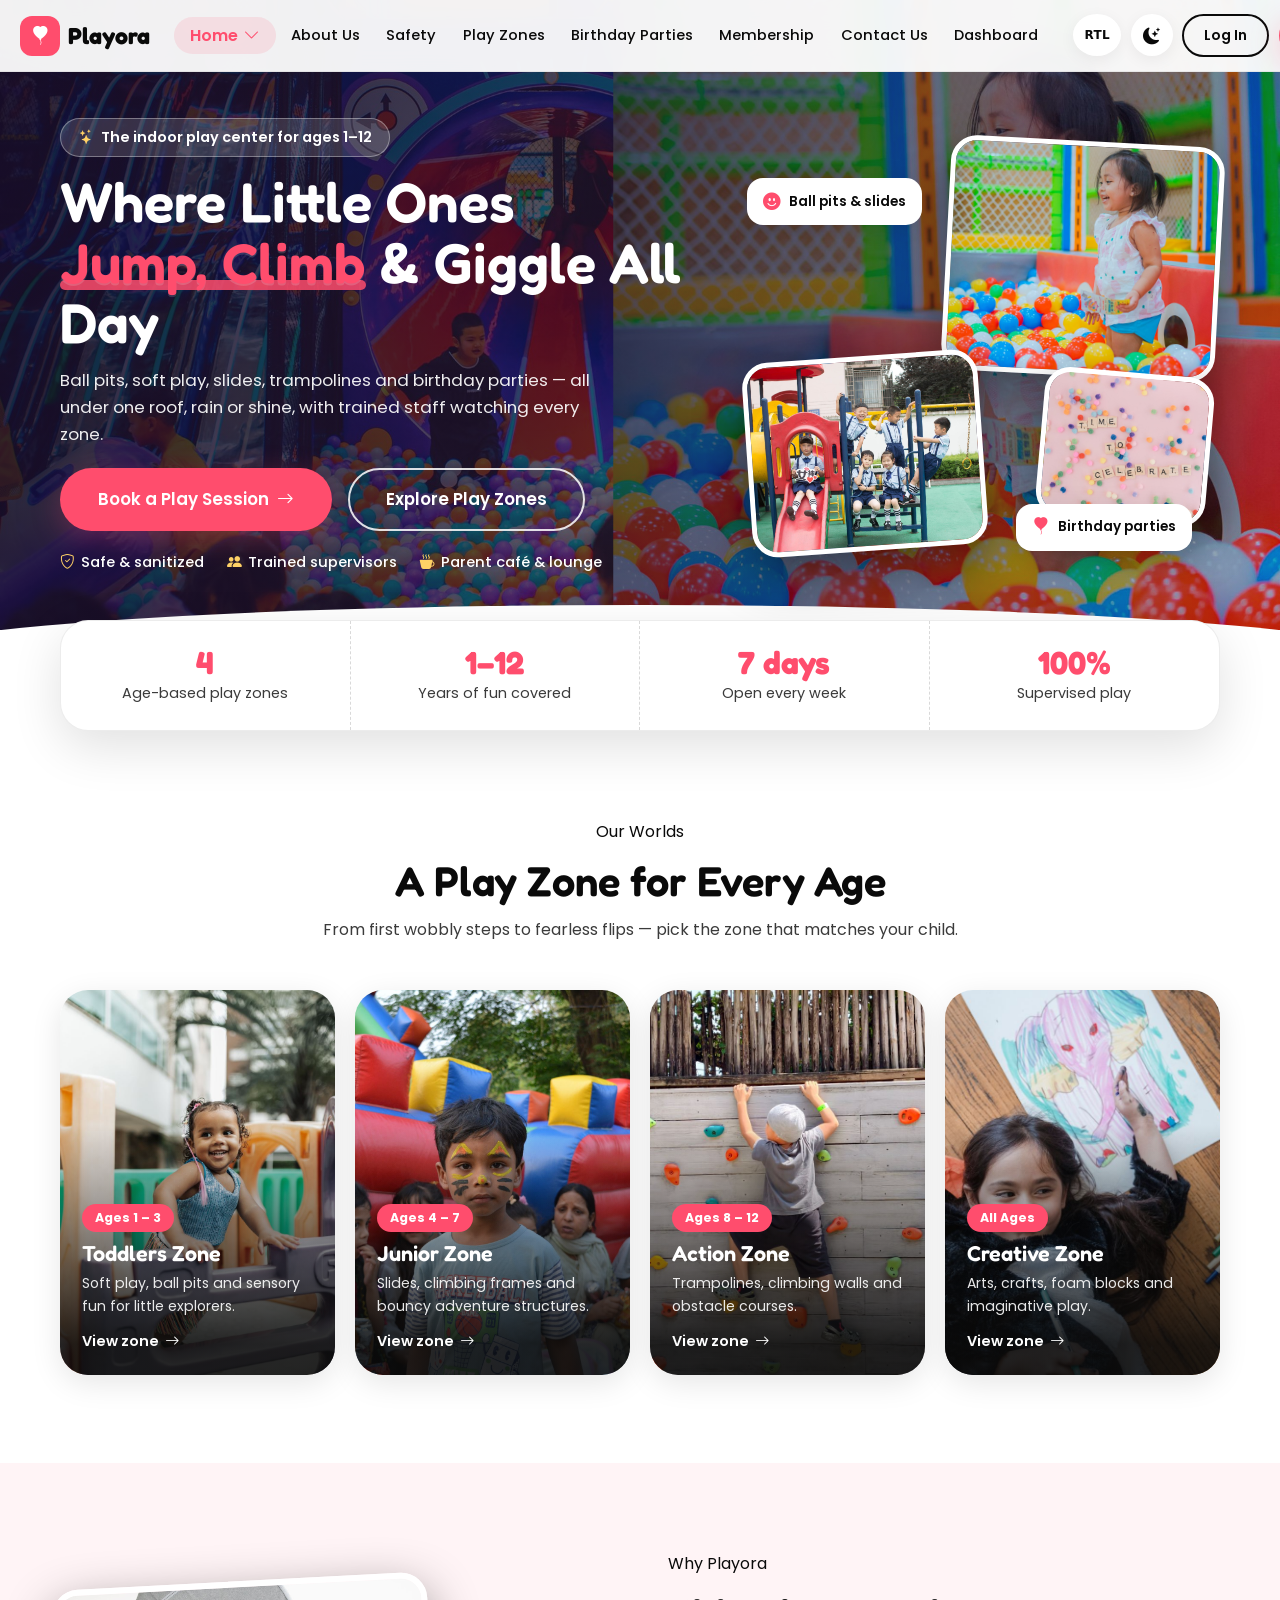
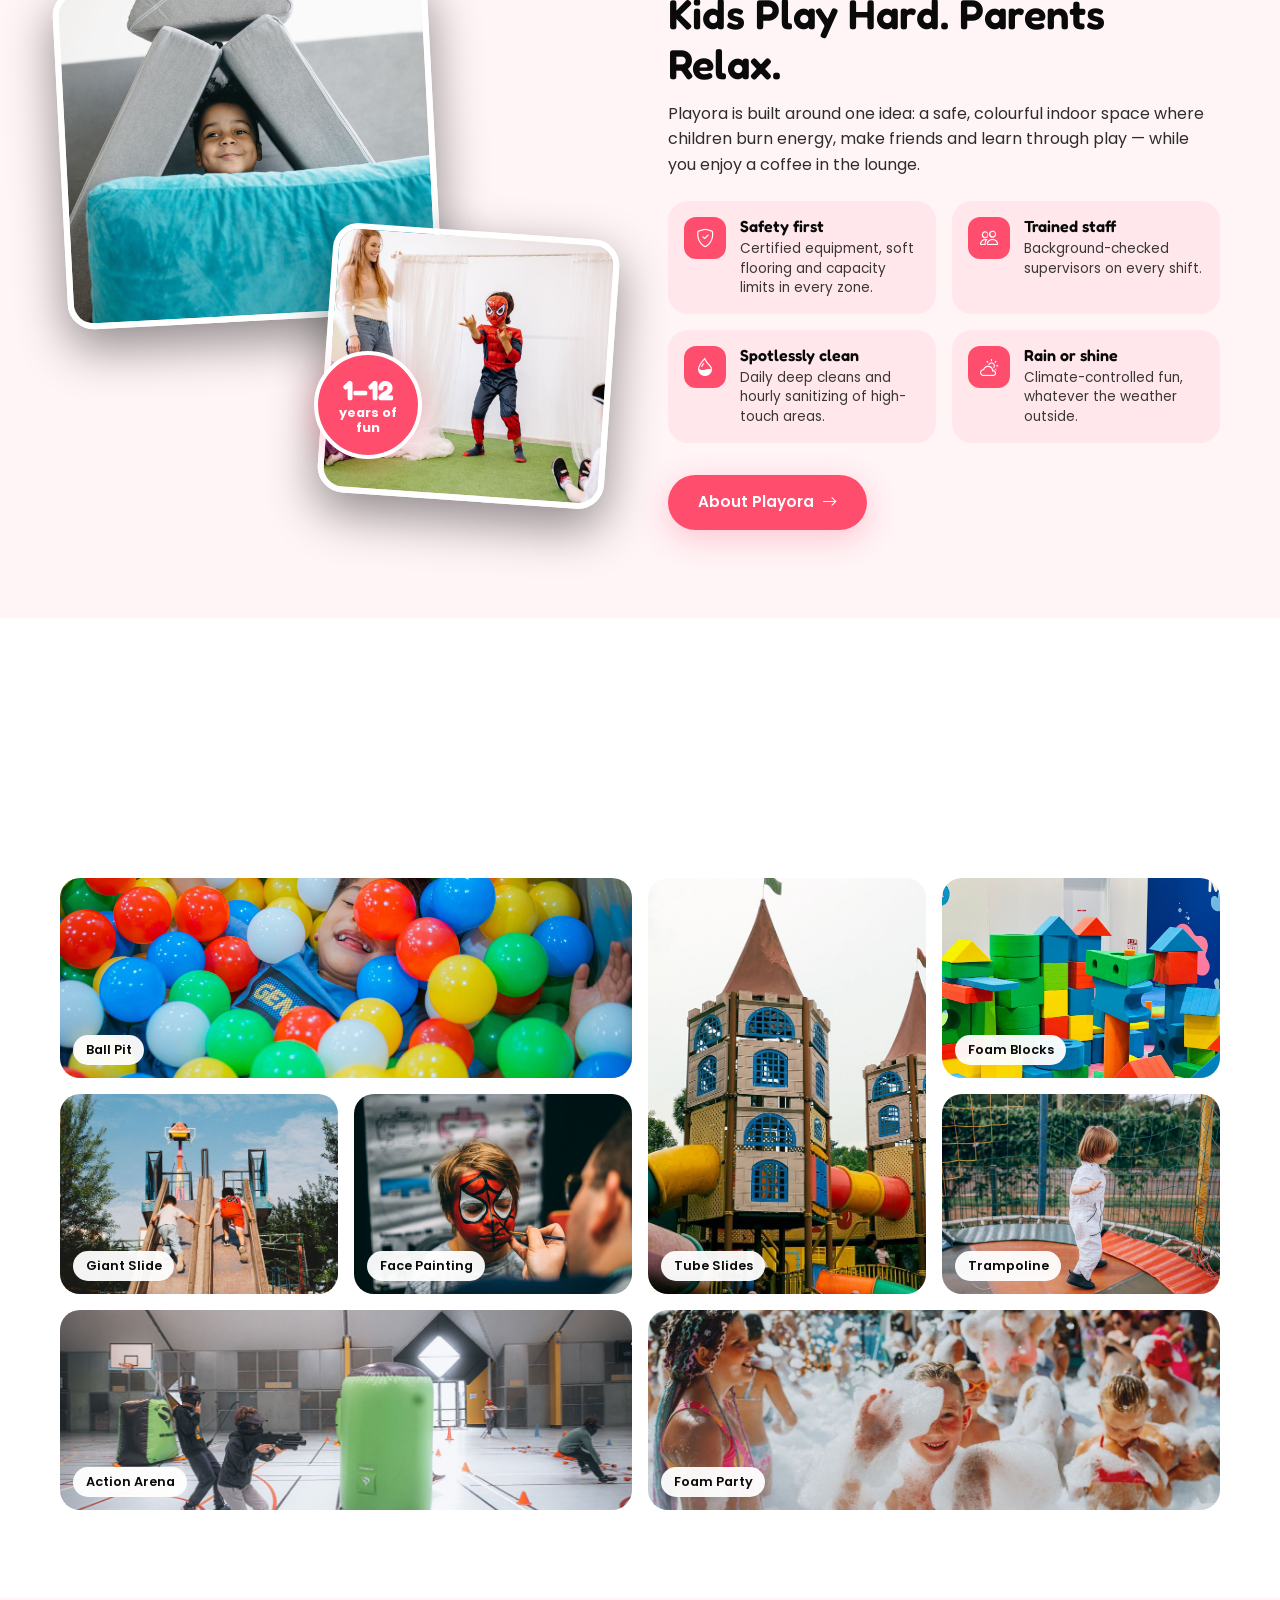
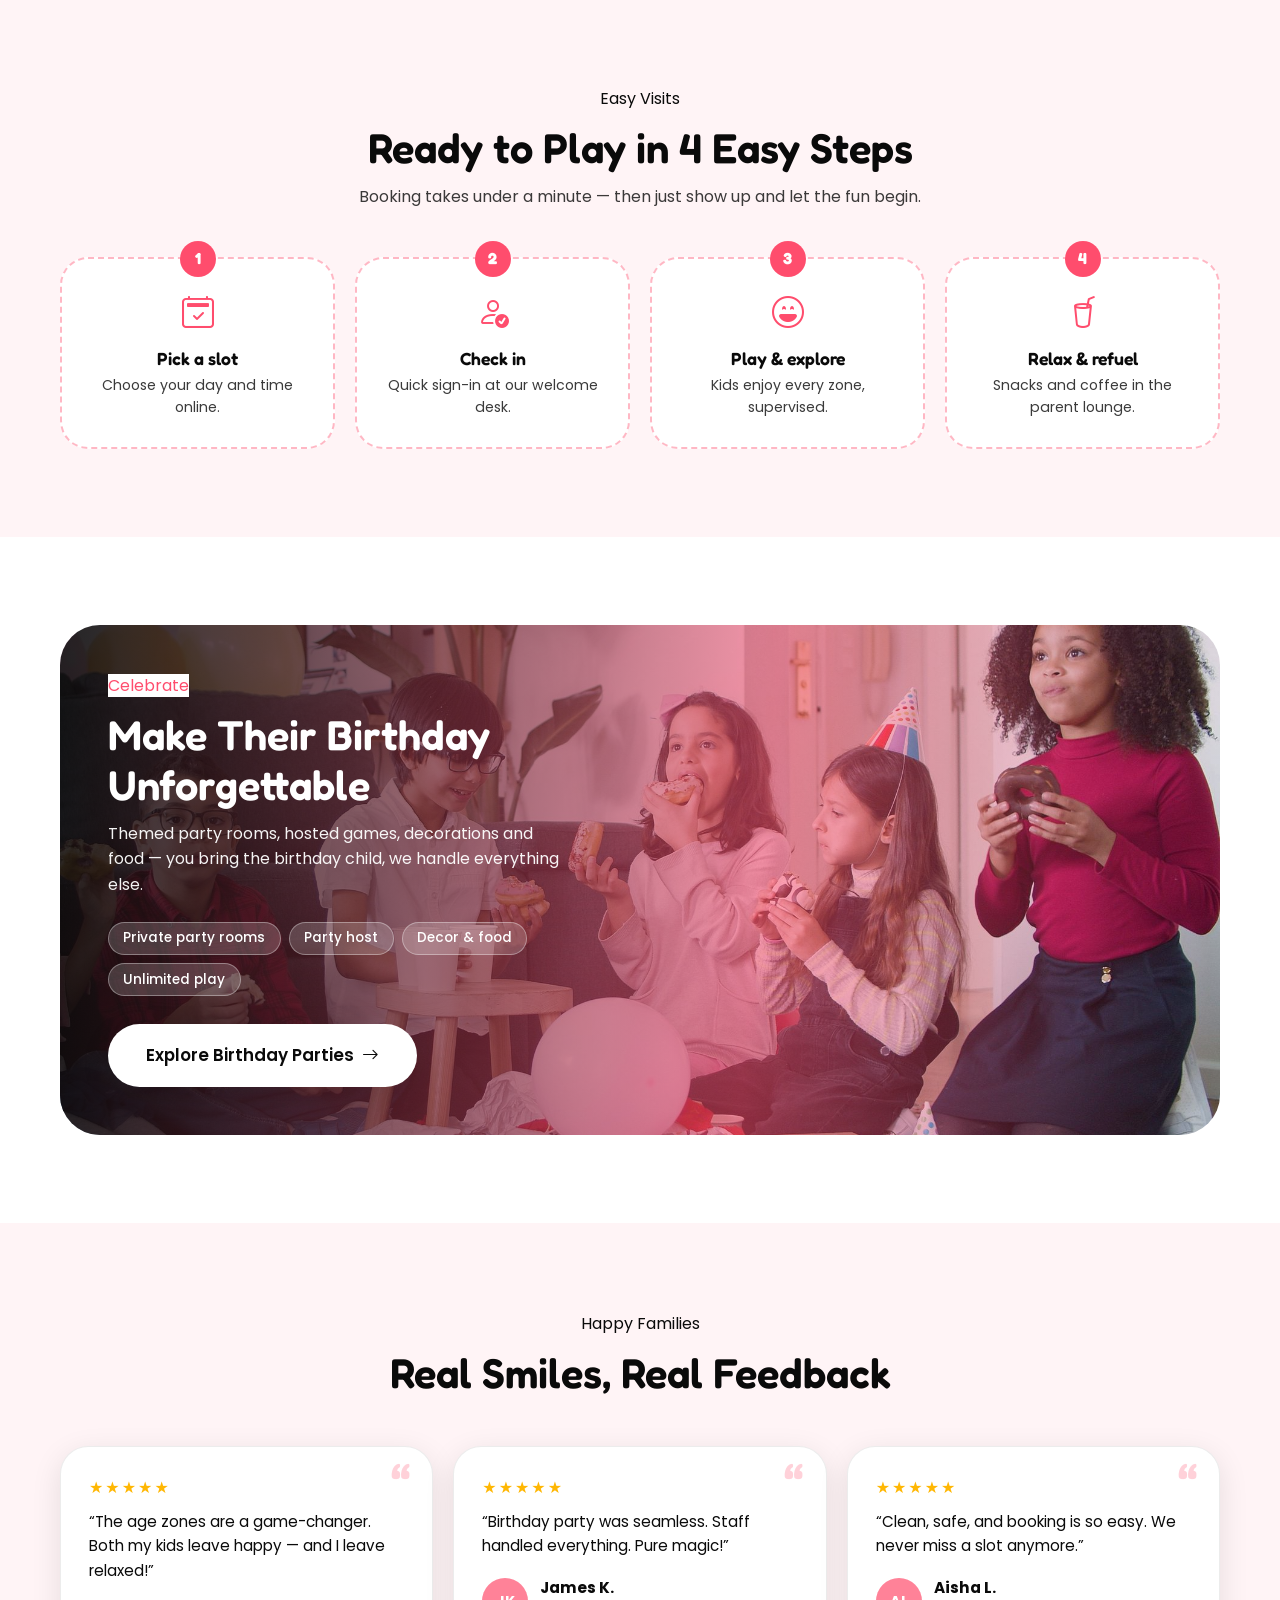
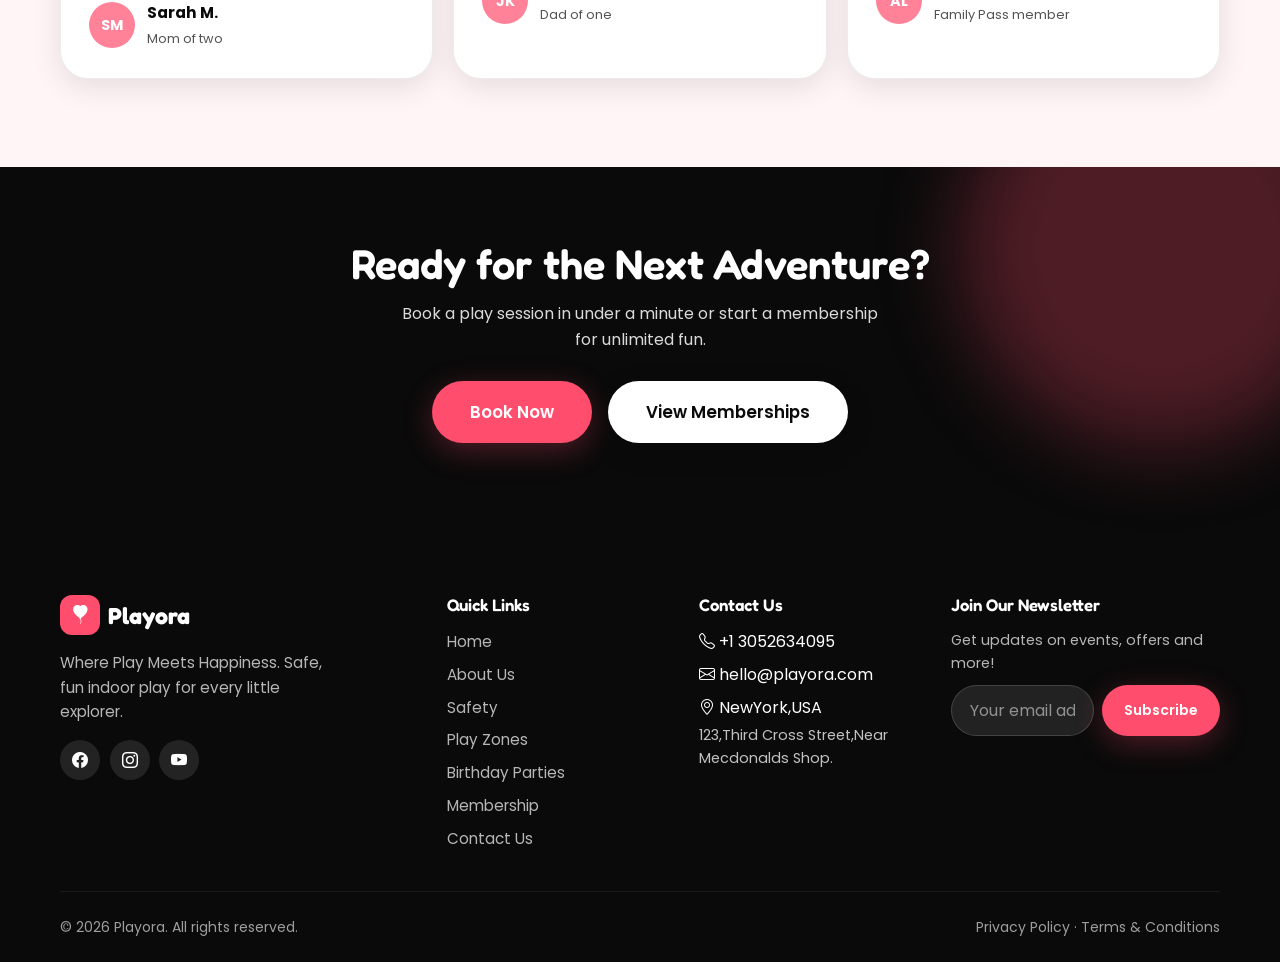
==== commit 31c7de24: "Add files via upload" ====
--- a/index.html
+++ b/index.html
@@ -1,16 +1,21 @@
 <!DOCTYPE html>
 <html lang="en">
 <head>
-  <script>try{if(localStorage.getItem('playora-theme')==='dark')document.documentElement.setAttribute('data-theme','dark');}catch(e){}</script>
+  <script>try{if(localStorage.getItem('playora-theme')==='dark')document.documentElement.setAttribute('data-theme','dark');}catch(e){}try{if(localStorage.getItem('playora-dir')==='rtl')document.documentElement.setAttribute('dir','rtl');}catch(e){}</script>
   <meta charset="UTF-8">
   <meta name="viewport" content="width=device-width, initial-scale=1.0">
-  <title>Playora – Indoor Play Zone for Kids | Safe, Fun & Exciting</title>
-  <meta name="description" content="Playora is a safe, fun and exciting indoor play zone for little ones. Age-specific zones, birthday parties and memberships.">
+  <title>Playora – Indoor Play Center for Kids | Ball Pits, Slides, Trampolines & Parties</title>
+  <link rel="icon" type="image/svg+xml" href="assets/favicon.svg">
+  <link rel="icon" type="image/png" sizes="32x32" href="assets/favicon-32.png">
+  <link rel="shortcut icon" href="favicon.ico">
+  <link rel="apple-touch-icon" href="assets/apple-touch-icon.png">
+  <meta name="description" content="Playora is an indoor play center for kids aged 1–12: ball pits, soft play, slides, trampolines and birthday parties in a safe, supervised space.">
   <link rel="preconnect" href="https://fonts.googleapis.com">
   <link rel="preconnect" href="https://fonts.gstatic.com" crossorigin>
   <link href="https://fonts.googleapis.com/css2?family=Fredoka:wght@400;500;600;700&family=Poppins:wght@400;500;600;700&display=swap" rel="stylesheet">
   <link rel="stylesheet" href="https://cdn.jsdelivr.net/npm/bootstrap-icons@1.11.3/font/bootstrap-icons.min.css">
   <link rel="stylesheet" href="assets/css/style.css">
+  <link rel="stylesheet" href="assets/css/redesign.css">
 </head>
 <body>
   <!-- Header -->
@@ -22,9 +27,9 @@
       </a>
       <nav class="nav-menu" aria-label="Main">
         <div class="home-switch">
-          <span class="home-switch-trigger">Home <i class="bi bi-chevron-down"></i></span>
+          <span class="home-switch-trigger active" aria-current="page">Home <i class="bi bi-chevron-down"></i></span>
           <div class="home-switch-dropdown">
-            <a href="index.html" class="home-option">
+            <a href="index.html" class="home-option active" aria-current="page">
               <span class="home-option-icon day"><i class="bi bi-sun-fill"></i></span>
               Home 1 – Main
             </a>
@@ -40,209 +45,194 @@
         <a href="birthday-parties.html" class="nav-link">Birthday Parties</a>
         <a href="membership.html" class="nav-link">Membership</a>
         <a href="contact.html" class="nav-link">Contact Us</a>
+        <a href="dashboard.html" class="nav-link">Dashboard</a>
+        <a href="login.html" class="nav-link nav-auth-mobile">Log In</a>
+        <a href="signup.html" class="nav-link nav-auth-mobile nav-auth-primary">Sign Up</a>
       </nav>
       <div class="header-actions">
+        <button class="rtl-toggle" type="button" aria-label="Switch to right-to-left layout" aria-pressed="false" title="RTL / LTR">RTL</button>
         <button class="theme-toggle" aria-label="Switch to dark mode"><i class="bi bi-moon-stars-fill"></i></button>
-        <a href="login.html" class="btn btn-primary btn-sm">Book Now</a>
+        <a href="login.html" class="btn btn-outline btn-sm auth-btn">Log In</a>
+        <a href="signup.html" class="btn btn-primary btn-sm auth-btn">Sign Up</a>
         <button class="menu-toggle" aria-label="Menu"><i class="bi bi-list"></i></button>
       </div>
     </div>
   </header>
 
   <!-- 1. HERO -->
-  <section class="hero-playora">
-    <!-- Replace assets/images/hero-home.jpg with your own image -->
-    <div class="hero-bg-upload">
-      <img src="assets/images/hero-home.jpg" alt="" onerror="this.style.display='none'">
-    </div>
+  <section class="hx-hero day-hero">
+    <div class="hx-hero-bg"><img src="assets/images/soft.jpg" alt="Indoor play center with ball pit, slides and colourful soft play structures" fetchpriority="high"></div>
     <div class="container">
       <div class="observe-fade">
-        <div class="hero-badge-row">
-          <span class="hero-pill"><i class="bi bi-shield-check"></i> Safe & Clean</span>
-          <span class="hero-pill"><i class="bi bi-people-fill"></i> Trained Supervisors</span>
-          <span class="hero-pill"><i class="bi bi-emoji-smile"></i> Fun for All Ages</span>
-        </div>
-        <h1>
-          <span class="line1">Play</span>
-          <span class="line2">Explore</span>
-          <span class="line3">Grow</span>
-        </h1>
-        <p class="lead">A safe, fun and exciting indoor play zone for your little ones!</p>
+        <span class="hx-eyebrow"><i class="bi bi-stars"></i> The indoor play center for ages 1–12</span>
+        <h1>Where Little Ones <span class="pop under">Jump, Climb</span> &amp; Giggle All Day</h1>
+        <p class="lead">Ball pits, soft play, slides, trampolines and birthday parties — all under one roof, rain or shine, with trained staff watching every zone.</p>
         <div class="hero-btns">
           <a href="login.html" class="btn btn-primary btn-lg">Book a Play Session <i class="bi bi-arrow-right"></i></a>
-          <a href="play-zones.html" class="btn btn-outline btn-lg">Explore Zones</a>
-        </div>
-      </div>
-      <div class="hero-visual observe-fade delay-1">
-        <div class="float-shape s1"></div>
-        <div class="float-shape s2"></div>
-        <div class="float-shape s3"></div>
-        <div class="float-shape s4"></div>
-        <div class="hero-img-wrap">
-          <img src="assets/images/kid-1.jpg" alt="Happy child in play zone">
-        </div>
-        <span class="hero-tag t1">Little Steps · Big Dreams</span>
-        <span class="hero-tag t2"><i class="bi bi-star-fill" style="color:var(--accent)"></i> Top Rated</span>
-      </div>
-    </div>
-  </section>
-
-  <!-- 2. PLAY ZONES -->
-  <section class="section">
-    <div class="container">
-      <div class="section-head observe-fade">
+          <a href="play-zones.html" class="btn btn-ghost btn-lg">Explore Play Zones</a>
+        </div>
+        <div class="hx-trust">
+          <span><i class="bi bi-shield-check"></i> Safe &amp; sanitized</span>
+          <span><i class="bi bi-people-fill"></i> Trained supervisors</span>
+          <span><i class="bi bi-cup-hot-fill"></i> Parent café &amp; lounge</span>
+        </div>
+      </div>
+      <div class="hx-stack observe-fade delay-1">
+        <div class="hx-photo p1"><img src="assets/images/kid-2.jpg" alt="Toddler laughing beside a ball pit in the soft play area"></div>
+        <div class="hx-photo p2"><img src="assets/images/play.jpg" alt="Kids climbing and sliding on a bright playground tower"></div>
+        <div class="hx-photo p3"><img src="assets/images/celebrate.jpg" alt="Letter tiles spelling Time to Celebrate among party confetti"></div>
+        <span class="hx-chip c1"><i class="bi bi-emoji-smile-fill"></i> Ball pits &amp; slides</span>
+        <span class="hx-chip c2"><i class="bi bi-balloon-heart-fill"></i> Birthday parties</span>
+      </div>
+    </div>
+  </section>
+
+  <!-- 2. QUICK FACTS -->
+  <section class="hx-stats">
+    <div class="container">
+      <div class="hx-stats-card observe-fade">
+        <div class="hx-stat"><strong>4</strong><span>Age-based play zones</span></div>
+        <div class="hx-stat"><strong>1–12</strong><span>Years of fun covered</span></div>
+        <div class="hx-stat"><strong>7 days</strong><span>Open every week</span></div>
+        <div class="hx-stat"><strong>100%</strong><span>Supervised play</span></div>
+      </div>
+    </div>
+  </section>
+
+  <!-- 3. PLAY ZONES -->
+  <section class="hx-section">
+    <div class="container">
+      <div class="hx-head observe-fade">
         <span class="eyebrow">Our Worlds</span>
-        <h2>Our Play Zones</h2>
-        <p>Different zones for every age, every interest, and every little adventurer!</p>
-      </div>
-      <div class="zones-grid">
-        <article class="zone-card observe-fade">
-          <div class="zone-card-img">
-            <img src="assets/images/kid-2.jpg" alt="Toddlers Zone">
-          </div>
-          <div class="zone-card-body">
-            <div class="age">1 – 3 Years</div>
-            <h3>Toddlers Zone</h3>
-            <p>Soft play, ball pits and sensory activities for little explorers.</p>
-            <a href="play-zones.html" class="btn btn-primary btn-sm">View Details <i class="bi bi-arrow-right"></i></a>
-          </div>
-        </article>
-        <article class="zone-card observe-fade delay-1">
-          <div class="zone-card-img">
-            <img src="assets/images/kid-3.jpg" alt="Junior Zone">
-          </div>
-          <div class="zone-card-body">
-            <div class="age">4 – 7 Years</div>
-            <h3>Junior Zone</h3>
-            <p>Slides, climbing frames and adventure play structures.</p>
-            <a href="play-zones.html" class="btn btn-primary btn-sm">View Details <i class="bi bi-arrow-right"></i></a>
-          </div>
-        </article>
-        <article class="zone-card observe-fade delay-2">
-          <div class="zone-card-img">
-            <img src="assets/images/kid-4.jpg" alt="Action Zone">
-          </div>
-          <div class="zone-card-body">
-            <div class="age">8 – 12 Years</div>
-            <h3>Action Zone</h3>
-            <p>Trampolines, obstacle courses and more thrills!</p>
-            <a href="play-zones.html" class="btn btn-primary btn-sm">View Details <i class="bi bi-arrow-right"></i></a>
-          </div>
-        </article>
-        <article class="zone-card observe-fade delay-3">
-          <div class="zone-card-img">
-            <img src="assets/images/kid-5.jpg" alt="Creative Zone">
-          </div>
-          <div class="zone-card-body">
-            <div class="age">All Ages</div>
-            <h3>Creative Zone</h3>
-            <p>Arts, crafts, building blocks and imaginative play.</p>
-            <a href="play-zones.html" class="btn btn-primary btn-sm">View Details <i class="bi bi-arrow-right"></i></a>
-          </div>
-        </article>
-      </div>
-      <div class="text-center mt-3">
-        <a href="play-zones.html" class="btn btn-outline">View All Zones <i class="bi bi-arrow-right"></i></a>
-      </div>
-    </div>
-  </section>
-
-  <!-- 3. SAFETY -->
-  <section class="section" style="padding-top:0;">
-    <div class="container">
-      <div class="safety-block observe-fade">
-        <div class="safety-block-img">
-          <img src="assets/images/safe.jpg" alt="Kids playing safely">
-        </div>
-        <div class="safety-block-content">
-          <h2><i class="bi bi-shield-check" style="color:var(--accent)"></i> Safety First, Always!</h2>
-          <p>We maintain the highest safety standards so kids can play freely and parents can relax. Certified equipment, trained staff and strict hygiene protocols in every zone.</p>
-          <a href="safety.html" class="btn btn-primary">Learn More <i class="bi bi-arrow-right"></i></a>
-        </div>
-      </div>
-    </div>
-  </section>
-
-  <!-- 4. BIRTHDAY TEASER -->
-  <section class="section">
-    <div class="container">
-      <div class="bday-teaser">
-        <div class="observe-fade">
+        <h2>A Play Zone for Every Age</h2>
+        <p>From first wobbly steps to fearless flips — pick the zone that matches your child.</p>
+      </div>
+      <div class="hx-zones">
+        <a href="play-zones.html" class="hx-zone observe-fade">
+          <img src="assets/images/kid-3.jpg" alt="Toddler exploring soft play in the Toddlers Zone" loading="lazy">
+          <span class="age">Ages 1 – 3</span>
+          <h3>Toddlers Zone</h3>
+          <p>Soft play, ball pits and sensory fun for little explorers.</p>
+          <span class="go">View zone <i class="bi bi-arrow-right"></i></span>
+        </a>
+        <a href="play-zones.html" class="hx-zone observe-fade delay-1">
+          <img src="assets/images/kid-8.jpg" alt="Kids on bouncy inflatables in the Junior Zone" loading="lazy">
+          <span class="age">Ages 4 – 7</span>
+          <h3>Junior Zone</h3>
+          <p>Slides, climbing frames and bouncy adventure structures.</p>
+          <span class="go">View zone <i class="bi bi-arrow-right"></i></span>
+        </a>
+        <a href="play-zones.html" class="hx-zone observe-fade delay-2">
+          <img src="assets/images/wall.jpg" alt="Child on a climbing wall in the Action Zone" loading="lazy">
+          <span class="age">Ages 8 – 12</span>
+          <h3>Action Zone</h3>
+          <p>Trampolines, climbing walls and obstacle courses.</p>
+          <span class="go">View zone <i class="bi bi-arrow-right"></i></span>
+        </a>
+        <a href="play-zones.html" class="hx-zone observe-fade delay-3">
+          <img src="assets/images/kid-5.jpg" alt="Girl drawing and crafting in the Creative Zone" loading="lazy">
+          <span class="age">All Ages</span>
+          <h3>Creative Zone</h3>
+          <p>Arts, crafts, foam blocks and imaginative play.</p>
+          <span class="go">View zone <i class="bi bi-arrow-right"></i></span>
+        </a>
+      </div>
+    </div>
+  </section>
+
+  <!-- 4. WHY PLAYORA -->
+  <section class="hx-section tint">
+    <div class="container hx-split">
+      <div class="hx-collage observe-fade">
+        <div class="hx-photo a"><img src="assets/images/fun.jpg" alt="Smiling child peeking out of a foam play fort" loading="lazy"></div>
+        <div class="hx-photo b"><img src="assets/images/role.jpg" alt="Children playing dress-up together in the imaginative play corner" loading="lazy"></div>
+        <div class="badge-round"><b>1–12</b>years of<br>fun</div>
+      </div>
+      <div class="observe-fade delay-1">
+        <span class="eyebrow">Why Playora</span>
+        <h2 style="margin-block:0.75rem;">Kids Play Hard. Parents Relax.</h2>
+        <p style="opacity:0.85;">Playora is built around one idea: a safe, colourful indoor space where children burn energy, make friends and learn through play — while you enjoy a coffee in the lounge.</p>
+        <div class="hx-feats">
+          <div class="hx-feat"><i class="bi bi-shield-check"></i><div><h4>Safety first</h4><p>Certified equipment, soft flooring and capacity limits in every zone.</p></div></div>
+          <div class="hx-feat"><i class="bi bi-people"></i><div><h4>Trained staff</h4><p>Background-checked supervisors on every shift.</p></div></div>
+          <div class="hx-feat"><i class="bi bi-droplet-half"></i><div><h4>Spotlessly clean</h4><p>Daily deep cleans and hourly sanitizing of high-touch areas.</p></div></div>
+          <div class="hx-feat"><i class="bi bi-cloud-sun"></i><div><h4>Rain or shine</h4><p>Climate-controlled fun, whatever the weather outside.</p></div></div>
+        </div>
+        <a href="about.html" class="btn btn-primary">About Playora <i class="bi bi-arrow-right"></i></a>
+      </div>
+    </div>
+  </section>
+
+  <!-- 5. GALLERY -->
+  <section class="hx-section">
+    <div class="container">
+      <div class="hx-head observe-fade">
+        <span class="eyebrow">Inside Playora</span>
+        <h2>Take a Peek at the Fun</h2>
+        <p>Ball pits, foam blocks, giant slides, action arenas and more.</p>
+      </div>
+      <div class="hx-mosaic observe-fade">
+        <figure class="wide"><img src="assets/images/ball.jpg" alt="Giant ball pit full of colourful balls" loading="lazy"><figcaption>Ball Pit</figcaption></figure>
+        <figure class="tall"><img src="assets/images/tube.jpg" alt="Tower slides and tube slides on a play structure" loading="lazy"><figcaption>Tube Slides</figcaption></figure>
+        <figure><img src="assets/images/block.jpg" alt="Colourful foam building blocks" loading="lazy"><figcaption>Foam Blocks</figcaption></figure>
+        <figure><img src="assets/images/slide.jpg" alt="Children racing up a giant wooden slide" loading="lazy"><figcaption>Giant Slide</figcaption></figure>
+        <figure class="wide"><img src="assets/images/action-1.jpg" alt="Kids running through an indoor obstacle arena" loading="lazy"><figcaption>Action Arena</figcaption></figure>
+        <figure><img src="assets/images/creative.jpg" alt="Child having a superhero face-paint design done" loading="lazy"><figcaption>Face Painting</figcaption></figure>
+        <figure><img src="assets/images/bounce.jpg" alt="Toddler on a trampoline" loading="lazy"><figcaption>Trampoline</figcaption></figure>
+        <figure class="wide"><img src="assets/images/foam.jpg" alt="Kids laughing at a foam party" loading="lazy"><figcaption>Foam Party</figcaption></figure>
+      </div>
+    </div>
+  </section>
+
+  <!-- 6. HOW IT WORKS -->
+  <section class="hx-section tint">
+    <div class="container">
+      <div class="hx-head observe-fade">
+        <span class="eyebrow">Easy Visits</span>
+        <h2>Ready to Play in 4 Easy Steps</h2>
+        <p>Booking takes under a minute — then just show up and let the fun begin.</p>
+      </div>
+      <div class="hx-steps">
+        <div class="hx-step observe-fade"><i class="bi bi-calendar2-check"></i><h3>Pick a slot</h3><p>Choose your day and time online.</p></div>
+        <div class="hx-step observe-fade delay-1"><i class="bi bi-person-check"></i><h3>Check in</h3><p>Quick sign-in at our welcome desk.</p></div>
+        <div class="hx-step observe-fade delay-2"><i class="bi bi-emoji-laughing"></i><h3>Play &amp; explore</h3><p>Kids enjoy every zone, supervised.</p></div>
+        <div class="hx-step observe-fade delay-3"><i class="bi bi-cup-straw"></i><h3>Relax &amp; refuel</h3><p>Snacks and coffee in the parent lounge.</p></div>
+      </div>
+    </div>
+  </section>
+
+  <!-- 7. BIRTHDAY PARTIES -->
+  <section class="hx-section">
+    <div class="container">
+      <div class="hx-party observe-fade">
+        <img class="bg" src="assets/images/hero-3.jpg" alt="" loading="lazy">
+        <div class="txt">
           <span class="eyebrow">Celebrate</span>
-          <h2 style="margin-block:0.75rem;">Make Their Day Extra Special!</h2>
-          <p style="color:var(--black); margin-bottom:1.5rem;">Celebrate birthdays in the most fun way possible! Our themed party packages include play time, decorations, food and more.</p>
-          <a href="birthday-parties.html" class="btn btn-primary btn-lg">Explore Birthday Parties <i class="bi bi-arrow-right"></i></a>
-        </div>
-        <div class="bday-visual observe-fade delay-1">
-          <img src="assets/images/celebaration.jpg" alt="Birthday party">
-          <span class="bday-badge">Birthday Parties</span>
-        </div>
-      </div>
-    </div>
-  </section>
-
-
-  <!-- 5. HEALTH BENEFITS -->
-  <section class="section health-section">
-    <div class="container">
-      <div class="section-head observe-fade">
-        <span class="eyebrow">Body & Mind</span>
-        <h2>It's Not Just Fun — It's Fantastic for Health</h2>
-        <p>Active play builds stronger bodies, sharper minds and happier kids every single visit.</p>
-      </div>
-      <div class="health-grid">
-        <div class="health-card observe-fade">
-          <div class="h-icon"><i class="bi bi-heart-pulse"></i></div>
-          <h3>Heart Healthy</h3>
-          <p>Running, climbing and jumping boost cardiovascular fitness in a playful way.</p>
-        </div>
-        <div class="health-card observe-fade delay-1">
-          <div class="h-icon"><i class="bi bi-lightning-charge"></i></div>
-          <h3>Motor Skills</h3>
-          <p>Balance, coordination and strength develop naturally through free play.</p>
-        </div>
-        <div class="health-card observe-fade delay-2">
-          <div class="h-icon"><i class="bi bi-emoji-smile"></i></div>
-          <h3>Mental Wellness</h3>
-          <p>Play reduces stress, builds confidence and sparks creativity.</p>
-        </div>
-        <div class="health-card observe-fade delay-3">
-          <div class="h-icon"><i class="bi bi-people"></i></div>
-          <h3>Social Growth</h3>
-          <p>Sharing, teamwork and new friendships form in every session.</p>
-        </div>
-      </div>
-    </div>
-  </section>
-
-  <!-- 6. SAFETY X-CROSS -->
-  <section class="section">
-    <div class="container">
-      <div class="safety-cross">
-        <div class="safety-cross-images observe-fade">
-          <img src="assets/images/kid-6.jpg" alt="Safe soft play">
-          <img src="assets/images/kid-7.jpg" alt="Supervised play">
-          <img src="assets/images/kid-8.jpg" alt="Happy kids">
-          <img src="assets/images/kid-9.jpg" alt="Clean facility">
-        </div>
-        <div class="observe-fade delay-1">
-          <span class="eyebrow">Peace of Mind</span>
-          <h2 style="margin-block:0.75rem;">Designed with Safety and Smiles in Mind</h2>
-          <p style="color:var(--black);margin-bottom:1.5rem;">Every corner of Playora is built so kids can explore freely while parents relax with complete confidence.</p>
-          <ul class="safety-list">
-            <li><i class="bi bi-check-circle-fill"></i> <span>Certified soft-play and challenge equipment inspected quarterly</span></li>
-            <li><i class="bi bi-check-circle-fill"></i> <span>Trained, background-checked staff on every shift</span></li>
-            <li><i class="bi bi-check-circle-fill"></i> <span>Age-specific zones with capacity limits</span></li>
-            <li><i class="bi bi-check-circle-fill"></i> <span>Daily deep cleans and hourly high-touch sanitization</span></li>
-            <li><i class="bi bi-check-circle-fill"></i> <span>Full CCTV coverage and parent lounge live feed</span></li>
-          </ul>
-          <a href="safety.html" class="btn btn-primary" style="margin-top:0.5rem;">Learn More <i class="bi bi-arrow-right"></i></a>
-        </div>
-      </div>
-    </div>
-  </section>
-  
-   <!-- 8. FULL WIDTH CTA -->
+          <h2>Make Their Birthday Unforgettable</h2>
+          <p>Themed party rooms, hosted games, decorations and food — you bring the birthday child, we handle everything else.</p>
+          <ul><li>Private party rooms</li><li>Party host</li><li>Decor &amp; food</li><li>Unlimited play</li></ul>
+          <a href="birthday-parties.html" class="btn btn-white btn-lg">Explore Birthday Parties <i class="bi bi-arrow-right"></i></a>
+        </div>
+      </div>
+    </div>
+  </section>
+
+  <!-- 8. TESTIMONIALS -->
+  <section class="hx-section tint">
+    <div class="container">
+      <div class="hx-head observe-fade">
+        <span class="eyebrow">Happy Families</span>
+        <h2>Real Smiles, Real Feedback</h2>
+      </div>
+      <div class="hx-quotes">
+        <div class="hx-quote observe-fade"><div class="hx-stars">★★★★★</div><p>“The age zones are a game-changer. Both my kids leave happy — and I leave relaxed!”</p><div class="hx-who"><span class="av">SM</span><div><b>Sarah M.</b><span>Mom of two</span></div></div></div>
+        <div class="hx-quote observe-fade delay-1"><div class="hx-stars">★★★★★</div><p>“Birthday party was seamless. Staff handled everything. Pure magic!”</p><div class="hx-who"><span class="av">JK</span><div><b>James K.</b><span>Dad of one</span></div></div></div>
+        <div class="hx-quote observe-fade delay-2"><div class="hx-stars">★★★★★</div><p>“Clean, safe, and booking is so easy. We never miss a slot anymore.”</p><div class="hx-who"><span class="av">AL</span><div><b>Aisha L.</b><span>Family Pass member</span></div></div></div>
+      </div>
+    </div>
+  </section>
+
+  <!-- 9. CTA -->
   <section class="cta-full">
     <div class="container observe-fade">
       <h2>Ready for the Next Adventure?</h2>
@@ -253,42 +243,6 @@
       </div>
     </div>
   </section>
-
-  <!-- 7. EXTEND THE FUN -->
-  <section class="section" style="background:var(--white);">
-    <div class="container">
-      <div class="section-head observe-fade">
-        <span class="eyebrow">More to Explore</span>
-        <h2>Extend the Fun with Food, Games &amp; Events</h2>
-        <p>Play is just the beginning — snacks, special events and extra activities make every visit memorable.</p>
-      </div>
-      <div class="fun-extend">
-        <div class="fun-card observe-fade">
-          <div class="fun-card-img">
-            <img src="assets/images/kid-10.jpg" alt="Healthy snacks">
-          </div>
-          <h3>Tasty Treats</h3>
-          <p>Kid-friendly snacks and drinks available at our café corner — fresh and fun.</p>
-        </div>
-        <div class="fun-card observe-fade delay-1">
-          <div class="fun-card-img">
-            <img src="assets/images/kid-11.jpg" alt="Party games">
-          </div>
-          <h3>Party Games</h3>
-          <p>Hosted group games, treasure hunts and themed activities on weekends.</p>
-        </div>
-        <div class="fun-card observe-fade delay-2">
-          <div class="fun-card-img">
-            <img src="assets/images/kid-12.jpg" alt="Special events">
-          </div>
-          <h3>Special Events</h3>
-          <p>Glow nights, holiday parties and member-only mornings throughout the year.</p>
-        </div>
-      </div>
-    </div>
-  </section>
-
- 
 
   <!-- 6. FOOTER -->
   <footer class="site-footer">
--- a/assets/css/style.css
+++ b/assets/css/style.css
@@ -1128,69 +1128,7 @@
 }
 .theme-round .emoji { display: none !important; }
 
-/* ========== COSMIC SNOW (all pages, under content, not on header) ========== */
-.cosmic-snow {
-  position: fixed;
-  inset: 0;
-  top: var(--header-h);
-  pointer-events: none;
-  z-index: 0;
-  overflow: hidden;
-}
-.cosmic-snow span {
-  position: absolute;
-  top: -12px;
-  width: 4px;
-  height: 4px;
-  background: var(--black);
-  border-radius: 50%;
-  opacity: 0.35;
-  box-shadow: 0 0 6px rgba(10, 10, 10, 0.25);
-  animation: cosmicFall linear infinite;
-}
-/* accent flecks – 3 colors only */
-.cosmic-snow span:nth-child(3n) {
-  background: var(--accent);
-  box-shadow: 0 0 8px var(--accent-glow);
-  opacity: 0.5;
-}
-/* on dark/night pages use white snow */
-body.night-home .cosmic-snow span,
-body.dark-page .cosmic-snow span {
-  background: var(--surface);
-  box-shadow: 0 0 6px var(--white);
-  opacity: 0.75;
-}
-body.night-home .cosmic-snow span:nth-child(3n),
-body.dark-page .cosmic-snow span:nth-child(3n) {
-  background: var(--accent);
-  box-shadow: 0 0 8px var(--accent-glow);
-  opacity: 0.65;
-}
-.cosmic-snow span:nth-child(5n) {
-  width: 3px;
-  height: 3px;
-  opacity: 0.45;
-}
-.cosmic-snow span:nth-child(7n) {
-  width: 5px;
-  height: 5px;
-  opacity: 0.85;
-}
-@keyframes cosmicFall {
-  0% {
-    transform: translateY(0) translateX(0) rotate(0deg);
-    opacity: 0;
-  }
-  8% { opacity: 0.8; }
-  90% { opacity: 0.6; }
-  100% {
-    transform: translateY(105vh) translateX(40px) rotate(360deg);
-    opacity: 0;
-  }
-}
-/* keep page content above snow */
-body > *:not(.cosmic-snow):not(.site-header) {
+body > *:not(.site-header) {
   position: relative;
   z-index: 1;
 }
@@ -1235,18 +1173,6 @@
 html[data-theme="dark"] .compare-table tr:hover td {
   background: var(--accent-soft);
 }
-html[data-theme="dark"] .cosmic-snow span {
-  background: var(--text);
-  box-shadow: 0 0 6px rgba(237,237,242,0.3);
-}
-html[data-theme="dark"] .cosmic-snow span:nth-child(3n) {
-  background: var(--accent);
-  box-shadow: 0 0 8px var(--accent-glow);
-}
-/* night home: snow still visible on black */
-body.night-home .cosmic-snow span {
-  opacity: 0.85;
-}
 
 /* =====================================================
    THEME + MOBILE MENU BUG FIXES
--- a/assets/css/redesign.css
+++ b/assets/css/redesign.css
@@ -0,0 +1,747 @@
+/* =====================================================
+   PLAYORA – Redesign layer (loads AFTER style.css)
+   Photo-led hero, playful sections, consistent page banners.
+   Uses the existing tokens: --accent, --surface, --text.
+   ===================================================== */
+
+/* ---------- Shared building blocks ---------- */
+.hx-hero {
+  position: relative; min-height: 100vh; display: flex; align-items: center;
+  padding: calc(var(--header-h) + 3rem) 0 5rem; color: #fff; overflow: hidden; isolation: isolate;
+}
+.hx-hero-bg { position: absolute; inset: 0; z-index: -2; }
+.hx-hero-bg img { width: 100%; height: 100%; object-fit: cover; object-position: center 40%; }
+.hx-hero::before {
+  content: ''; position: absolute; inset: 0; z-index: -1;
+  background: linear-gradient(100deg, rgba(10,10,10,0.82) 0%, rgba(10,10,10,0.55) 48%, rgba(10,10,10,0.15) 100%);
+}
+.hx-hero::after {
+  content: ''; position: absolute; left: 0; right: 0; bottom: -1px; height: 70px; z-index: 0;
+  background: var(--surface);
+  clip-path: ellipse(60% 100% at 50% 100%);
+}
+.hx-hero .container { position: relative; z-index: 2; display: grid; grid-template-columns: 1.15fr 0.85fr; gap: 3rem; align-items: center; }
+.hx-eyebrow {
+  display: inline-flex; align-items: center; gap: 0.5rem; padding: 0.45rem 1.1rem; border-radius: 999px;
+  background: rgba(255,255,255,0.14); border: 1px solid rgba(255,255,255,0.35); backdrop-filter: blur(6px);
+  font-weight: 600; font-size: 0.9rem; margin-bottom: 1.25rem;
+}
+.hx-eyebrow i { color: #ffd166; }
+.hx-hero h1 { color: #fff; font-size: clamp(2.5rem, 6vw, 4.4rem); line-height: 1.08; margin-bottom: 1.1rem; }
+.hx-hero h1 .pop { color: var(--accent); display: inline-block; text-shadow: 0 2px 0 rgba(255,255,255,0.15); }
+.hx-hero h1 .under { position: relative; white-space: nowrap; }
+.hx-hero h1 .under::after {
+  content: ''; position: absolute; left: 0; right: 0; bottom: 0.05em; height: 0.18em; z-index: -1;
+  background: var(--accent); border-radius: 99px; opacity: 0.85;
+}
+.hx-hero .lead { font-size: 1.15rem; max-width: 540px; color: rgba(255,255,255,0.92); margin-bottom: 1.75rem; }
+.hx-hero .hero-btns { margin-bottom: 1.75rem; }
+.hx-hero .btn-ghost { border: 2px solid rgba(255,255,255,0.85); color: #fff; }
+.hx-hero .btn-ghost:hover { background: #fff; color: var(--black); }
+.hx-trust { display: flex; flex-wrap: wrap; gap: 0.6rem 1.4rem; font-size: 0.92rem; font-weight: 500; }
+.hx-trust span { display: inline-flex; align-items: center; gap: 0.4rem; }
+.hx-trust i { color: #ffd166; }
+
+/* floating photo stack on the right of the hero */
+.hx-stack { position: relative; height: 470px; }
+.hx-photo {
+  position: absolute; border-radius: 26px; overflow: hidden; border: 5px solid #fff;
+  box-shadow: 0 18px 50px rgba(0,0,0,0.45);
+}
+.hx-photo img { width: 100%; height: 100%; object-fit: cover; }
+.hx-photo.p1 { width: 62%; height: 300px; top: 0; right: 0; transform: rotate(3deg); }
+.hx-photo.p2 { width: 52%; height: 240px; bottom: 0; left: 0; transform: rotate(-4deg); }
+.hx-chip {
+  position: absolute; z-index: 3; background: #fff; color: var(--black); border-radius: 16px;
+  padding: 0.6rem 1rem; font-weight: 600; font-size: 0.85rem; display: flex; align-items: center; gap: 0.5rem;
+  box-shadow: var(--shadow-md);
+  animation: hxFloat 4s ease-in-out infinite;
+}
+.hx-chip i { color: var(--accent); font-size: 1.1rem; }
+.hx-chip.c1 { top: 44%; left: 30%; }
+.hx-chip.c2 { bottom: 12%; right: 4%; animation-delay: 1.4s; }
+@keyframes hxFloat { 0%,100% { transform: translateY(0); } 50% { transform: translateY(-9px); } }
+
+/* Stats strip */
+.hx-stats { margin-top: -2.5rem; position: relative; z-index: 5; }
+.hx-stats-card {
+  background: var(--surface); border-radius: var(--radius-lg); box-shadow: var(--shadow-lg);
+  display: grid; grid-template-columns: repeat(4, 1fr); border: 1px solid rgba(128,128,128,0.15);
+}
+.hx-stat { padding: 1.5rem 1rem; text-align: center; border-right: 1px dashed rgba(128,128,128,0.3); }
+.hx-stat:last-child { border-right: 0; }
+.hx-stat strong { display: block; font-family: var(--font-display); font-size: 2rem; color: var(--accent); line-height: 1.1; }
+.hx-stat span { font-size: 0.9rem; opacity: 0.8; }
+
+/* Section rhythm */
+.hx-section { padding: 5.5rem 0; position: relative; }
+.hx-section.tint { background: rgba(255,77,109,0.06); }
+.hx-head { text-align: center; max-width: 660px; margin: 0 auto 3rem; }
+.hx-head h2 { margin: 0.7rem 0; }
+.hx-head p { opacity: 0.8; }
+
+/* Zone tiles: photo cards with overlay text */
+.hx-zones { display: grid; grid-template-columns: repeat(4, 1fr); gap: 1.25rem; }
+.hx-zone {
+  position: relative; border-radius: var(--radius-lg); overflow: hidden; aspect-ratio: 3/4.2; color: #fff;
+  display: flex; flex-direction: column; justify-content: flex-end; padding: 1.4rem; isolation: isolate;
+  box-shadow: var(--shadow-md); transition: transform 0.35s ease, box-shadow 0.35s ease;
+}
+.hx-zone:hover { transform: translateY(-8px) rotate(-0.6deg); box-shadow: var(--shadow-accent); }
+.hx-zone img { position: absolute; inset: 0; width: 100%; height: 100%; object-fit: cover; z-index: -2; transition: transform 0.6s ease; }
+.hx-zone:hover img { transform: scale(1.08); }
+.hx-zone::before { content: ''; position: absolute; inset: 0; z-index: -1; background: linear-gradient(to top, rgba(10,10,10,0.88) 8%, rgba(10,10,10,0) 65%); }
+.hx-zone .age { align-self: flex-start; background: var(--accent); font-size: 0.78rem; font-weight: 700; padding: 0.25rem 0.8rem; border-radius: 99px; margin-bottom: 0.6rem; }
+.hx-zone h3 { color: #fff; font-size: 1.35rem; margin-bottom: 0.3rem; }
+.hx-zone p { font-size: 0.88rem; opacity: 0.9; margin-bottom: 0.8rem; }
+.hx-zone .go { font-weight: 600; font-size: 0.9rem; display: inline-flex; align-items: center; gap: 0.35rem; }
+.hx-zone:hover .go { color: #ffd166; }
+
+/* Why-us split */
+.hx-split { display: grid; grid-template-columns: 1fr 1fr; gap: 3.5rem; align-items: center; }
+.hx-collage { position: relative; height: 520px; }
+.hx-collage .hx-photo { border-width: 6px; }
+.hx-collage .a { width: 68%; height: 340px; top: 0; left: 0; transform: rotate(-3deg); }
+.hx-collage .b { width: 52%; height: 270px; bottom: 0; right: 0; transform: rotate(4deg); }
+.hx-collage .badge-round {
+  position: absolute; z-index: 3; left: 46%; bottom: 8%; width: 108px; height: 108px; border-radius: 50%;
+  background: var(--accent); color: #fff; display: flex; flex-direction: column; align-items: center; justify-content: center;
+  text-align: center; font-weight: 700; line-height: 1.15; font-size: 0.8rem; box-shadow: var(--shadow-accent); border: 4px solid #fff;
+}
+.hx-collage .badge-round b { font-family: var(--font-display); font-size: 1.7rem; }
+.hx-feats { display: grid; grid-template-columns: 1fr 1fr; gap: 1rem; margin: 1.5rem 0 2rem; }
+.hx-feat { display: flex; gap: 0.85rem; align-items: flex-start; padding: 1rem; border-radius: var(--radius-md); background: rgba(255,77,109,0.07); }
+.hx-feat i { flex: 0 0 42px; height: 42px; border-radius: 12px; background: var(--accent); color: #fff; display: flex; align-items: center; justify-content: center; font-size: 1.15rem; }
+.hx-feat h4 { font-size: 1rem; margin-bottom: 0.15rem; }
+.hx-feat p { font-size: 0.85rem; opacity: 0.8; line-height: 1.45; }
+
+/* Gallery mosaic */
+.hx-mosaic { display: grid; grid-template-columns: repeat(4, 1fr); grid-auto-rows: 200px; gap: 1rem; }
+.hx-mosaic figure { position: relative; overflow: hidden; border-radius: var(--radius-md); margin: 0; }
+.hx-mosaic figure.tall { grid-row: span 2; }
+.hx-mosaic figure.wide { grid-column: span 2; }
+.hx-mosaic img { width: 100%; height: 100%; object-fit: cover; transition: transform 0.6s ease; }
+.hx-mosaic figure:hover img { transform: scale(1.08); }
+.hx-mosaic figcaption {
+  position: absolute; left: 0.8rem; bottom: 0.8rem; background: rgba(255,255,255,0.95); color: var(--black);
+  font-size: 0.8rem; font-weight: 600; padding: 0.3rem 0.8rem; border-radius: 99px;
+}
+
+/* How it works */
+.hx-steps { display: grid; grid-template-columns: repeat(4, 1fr); gap: 1.25rem; counter-reset: st; }
+.hx-step { text-align: center; padding: 1.75rem 1.25rem; border-radius: var(--radius-lg); background: var(--surface); border: 2px dashed rgba(255,77,109,0.4); position: relative; }
+.hx-step::before {
+  counter-increment: st; content: counter(st); position: absolute; top: -18px; left: 50%; transform: translateX(-50%);
+  width: 36px; height: 36px; border-radius: 50%; background: var(--accent); color: #fff; font-weight: 700;
+  display: flex; align-items: center; justify-content: center; font-family: var(--font-display);
+}
+.hx-step i { font-size: 2rem; color: var(--accent); display: block; margin-bottom: 0.6rem; }
+.hx-step h3 { font-size: 1.1rem; margin-bottom: 0.3rem; }
+.hx-step p { font-size: 0.88rem; opacity: 0.8; }
+
+/* Party band */
+.hx-party {
+  position: relative; border-radius: var(--radius-xl); overflow: hidden; color: #fff; isolation: isolate;
+  display: grid; grid-template-columns: 1.1fr 0.9fr; align-items: center; min-height: 420px;
+}
+.hx-party > img.bg { position: absolute; inset: 0; width: 100%; height: 100%; object-fit: cover; z-index: -2; }
+.hx-party::before { content: ''; position: absolute; inset: 0; z-index: -1; background: linear-gradient(95deg, rgba(10,10,10,0.88), rgba(255,77,109,0.55) 60%, rgba(10,10,10,0.1)); }
+.hx-party .txt { padding: 3rem; }
+.hx-party h2 { color: #fff; margin: 0.7rem 0; }
+.hx-party p { margin-bottom: 1.5rem; opacity: 0.95; max-width: 460px; }
+.hx-party ul { display: flex; flex-wrap: wrap; gap: 0.5rem; margin-bottom: 1.75rem; }
+.hx-party li { background: rgba(255,255,255,0.18); border: 1px solid rgba(255,255,255,0.35); padding: 0.3rem 0.9rem; border-radius: 99px; font-size: 0.85rem; font-weight: 500; }
+.hx-party .eyebrow { background: #fff; color: var(--accent); }
+
+/* Testimonials */
+.hx-quotes { display: grid; grid-template-columns: repeat(3, 1fr); gap: 1.25rem; }
+.hx-quote { padding: 1.75rem; border-radius: var(--radius-lg); background: var(--surface); box-shadow: var(--shadow-md); border: 1px solid rgba(128,128,128,0.15); position: relative; }
+.hx-quote::before { content: '\201C'; position: absolute; top: 0.2rem; right: 1.2rem; font-family: var(--font-display); font-size: 5rem; color: var(--accent); opacity: 0.25; line-height: 1; }
+.hx-stars { color: #ffb703; margin-bottom: 0.6rem; letter-spacing: 2px; }
+.hx-quote p { font-size: 0.95rem; margin-bottom: 1.1rem; }
+.hx-who { display: flex; align-items: center; gap: 0.75rem; }
+.hx-who img { width: 46px; height: 46px; border-radius: 50%; object-fit: cover; object-position: center 20%; border: 2px solid var(--accent); }
+.hx-who b { display: block; font-size: 0.95rem; }
+.hx-who span { font-size: 0.8rem; opacity: 0.7; }
+
+/* Page hero (all inner pages) – brighter, photo-forward */
+.page-hero { padding-top: calc(var(--header-h) + 4.5rem); padding-bottom: 5rem; min-height: 340px; display: flex; align-items: center; }
+.page-hero::before { background: linear-gradient(120deg, rgba(10,10,10,0.78) 0%, rgba(10,10,10,0.45) 55%, rgba(255,77,109,0.45) 100%); }
+.page-hero::after {
+  content: ''; position: absolute; left: 0; right: 0; bottom: -1px; height: 44px; z-index: 1; background: var(--surface);
+  clip-path: ellipse(58% 100% at 50% 100%);
+}
+.page-hero .container { width: 100%; }
+.page-hero h1 { font-size: clamp(2.2rem, 5vw, 3.4rem); text-shadow: 0 3px 14px rgba(0,0,0,0.35); }
+.page-hero p { font-size: 1.05rem; opacity: 1; max-width: 600px; }
+.ph-tags { display: flex; justify-content: center; flex-wrap: wrap; gap: 0.5rem; margin-top: 1.1rem; }
+.ph-tags span { background: rgba(255,255,255,0.18); border: 1px solid rgba(255,255,255,0.4); border-radius: 99px; padding: 0.25rem 0.9rem; font-size: 0.82rem; font-weight: 500; backdrop-filter: blur(6px); }
+
+/* Image cards site-wide: soften + lift */
+.zone-card, .fun-card, .health-card { transition: transform 0.3s ease, box-shadow 0.3s ease; }
+.zone-card:hover, .fun-card:hover { transform: translateY(-6px); box-shadow: var(--shadow-lg); }
+
+/* ---------- Night (Home 2) ---------- */
+body.night-home { --surface: #0a0a0a; --text: #fff; }
+.nx-hero::before { background: linear-gradient(100deg, rgba(8,4,24,0.9) 0%, rgba(30,8,60,0.6) 55%, rgba(255,77,109,0.18) 100%); }
+.nx-hero::after { background: #0a0a0a; }
+.nx-hero h1 .pop { color: #ff6b8b; text-shadow: 0 0 24px rgba(255,77,109,0.7), 0 0 60px rgba(255,77,109,0.4); }
+.nx-hero .hx-photo { border-color: rgba(255,77,109,0.9); box-shadow: 0 0 40px rgba(255,77,109,0.45); }
+.nx-glowtxt { text-shadow: 0 0 18px rgba(255,77,109,0.6); }
+.night-home .hx-stats-card { background: #15121f; border-color: rgba(255,77,109,0.3); }
+.night-home .hx-stat span { color: rgba(255,255,255,0.75); }
+.night-home .hx-section.tint { background: #12101a; }
+.night-home .hx-head h2, .night-home .hx-head p { color: #fff; }
+.night-home .hx-step { background: #15121f; border-color: rgba(255,77,109,0.5); color: #fff; }
+.night-home .hx-step h3 { color: #fff; }
+.night-home .hx-feat { background: rgba(255,255,255,0.06); }
+.night-home .hx-feat h4 { color: #fff; }
+.night-home .hx-quote { background: #15121f; border-color: rgba(255,77,109,0.25); color: #fff; }
+.night-home .hx-zone:hover { box-shadow: 0 0 34px rgba(255,77,109,0.55); }
+.night-home .hx-chip { background: #15121f; color: #fff; border: 1px solid rgba(255,77,109,0.5); }
+
+/* Night schedule cards */
+.nx-sessions { display: grid; grid-template-columns: repeat(3, 1fr); gap: 1.25rem; }
+.nx-session { background: #15121f; border: 1px solid rgba(255,77,109,0.3); border-radius: var(--radius-lg); overflow: hidden; color: #fff; transition: all 0.35s ease; }
+.nx-session:hover { transform: translateY(-8px); border-color: var(--accent); box-shadow: 0 0 30px var(--accent-glow); }
+.nx-session img { width: 100%; height: 190px; object-fit: cover; }
+.nx-session .body { padding: 1.4rem; }
+.nx-session .time { color: #ff6b8b; font-weight: 700; font-size: 0.85rem; letter-spacing: 0.04em; text-transform: uppercase; }
+.nx-session h3 { color: #fff; margin: 0.3rem 0 0.4rem; }
+.nx-session p { color: rgba(255,255,255,0.75); font-size: 0.92rem; margin-bottom: 0.9rem; }
+.nx-session .meta { display: flex; justify-content: space-between; align-items: center; font-size: 0.85rem; color: rgba(255,255,255,0.7); }
+.nx-session .meta b { color: #fff; font-size: 1.1rem; font-family: var(--font-display); }
+
+/* ---------- Responsive ---------- */
+@media (max-width: 992px) {
+  .hx-hero .container { grid-template-columns: 1fr; }
+  .hx-stack { display: none; }
+  .hx-zones { grid-template-columns: repeat(2, 1fr); }
+  .hx-split { grid-template-columns: 1fr; gap: 2.5rem; }
+  .hx-collage { height: 440px; max-width: 520px; margin-inline: auto; width: 100%; }
+  .hx-steps { grid-template-columns: repeat(2, 1fr); row-gap: 2rem; }
+  .hx-quotes, .nx-sessions { grid-template-columns: 1fr; }
+  .hx-party { grid-template-columns: 1fr; }
+  .hx-mosaic { grid-template-columns: repeat(2, 1fr); }
+}
+@media (max-width: 640px) {
+  .hx-hero { min-height: auto; padding-top: calc(var(--header-h) + 2rem); padding-bottom: 4.5rem; }
+  .hx-hero::before { background: linear-gradient(180deg, rgba(10,10,10,0.75), rgba(10,10,10,0.6)); }
+  .hx-stats-card { grid-template-columns: 1fr 1fr; }
+  .hx-stat:nth-child(2) { border-right: 0; }
+  .hx-stat:nth-child(-n+2) { border-bottom: 1px dashed rgba(128,128,128,0.3); }
+  .hx-section { padding: 3.5rem 0; }
+  .hx-zones { gap: 0.8rem; }
+  .hx-zone { padding: 1rem; aspect-ratio: 3/4.6; }
+  .hx-zone h3 { font-size: 1.05rem; }
+  .hx-zone p { display: none; }
+  .hx-feats { grid-template-columns: 1fr; }
+  .hx-collage { height: 360px; }
+  .hx-collage .a { height: 250px; }
+  .hx-collage .b { height: 200px; }
+  .hx-collage .badge-round { width: 88px; height: 88px; font-size: 0.7rem; }
+  .hx-steps { grid-template-columns: 1fr; }
+  .hx-mosaic { grid-auto-rows: 150px; gap: 0.6rem; }
+  .hx-party .txt { padding: 2rem 1.5rem; }
+  .page-hero { min-height: 280px; padding-top: calc(var(--header-h) + 2.5rem); padding-bottom: 3.5rem; }
+}
+@media (prefers-reduced-motion: reduce) {
+  .hx-chip { animation: none; }
+  .hx-zone, .hx-zone img, .hx-mosaic img { transition: none; }
+}
+
+/* initials avatar */
+.hx-who .av { width: 46px; height: 46px; border-radius: 50%; background: var(--accent); color: #fff; font-weight: 700; display: flex; align-items: center; justify-content: center; font-size: 0.9rem; flex: 0 0 46px; }
+.hx-mosaic { grid-auto-flow: dense; }
+
+/* Bug fix: dashboard forced the page wider than the phone screen (grid child min-content) */
+.dash-main { min-width: 0; }
+@media (max-width: 992px) {
+  .dash-layout { grid-template-columns: minmax(0, 1fr); }
+  .dash-main table { display: block; overflow-x: auto; max-width: 100%; }
+}
+
+/* =====================================================
+   ISSUE 2 – One hero height for every page
+   Home 1, Home 2 and all inner pages share --hero-h.
+   ===================================================== */
+:root { --hero-h: 660px; }
+@media (max-width: 992px) { :root { --hero-h: 580px; } }
+@media (max-width: 640px) { :root { --hero-h: 600px; } }
+
+.hx-hero, .page-hero {
+  min-height: var(--hero-h);
+  height: var(--hero-h);
+  box-sizing: border-box;
+  display: flex; align-items: center;
+  padding-top: calc(var(--header-h) + 1.5rem);
+  padding-bottom: 4rem;
+  background-size: cover; background-position: center;
+}
+.hx-hero .container, .page-hero .container { width: 100%; }
+/* inner-page hero content is centred; keep the curved bottom edge identical to home */
+.page-hero::after, .hx-hero::after { height: 56px; clip-path: ellipse(60% 100% at 50% 100%); }
+/* stats strip overlaps the same amount everywhere */
+.hx-hero + .hx-stats { margin-top: -2.5rem; }
+
+/* home hero text sized to fit the shared height */
+.hx-hero h1 { font-size: clamp(2.1rem, 4.4vw, 3.5rem); margin-bottom: 0.9rem; }
+.hx-hero .lead { font-size: 1.05rem; margin-bottom: 1.25rem; }
+.hx-hero .hero-btns { margin-bottom: 1.25rem; }
+.hx-eyebrow { margin-bottom: 0.9rem; }
+.hx-stack { height: 400px; }
+.hx-photo.p1 { height: 250px; }
+.hx-photo.p2 { height: 200px; }
+
+/* inner heroes: tidy spacing so content always fits */
+.page-hero h1 { margin-bottom: 0.5rem; }
+.page-hero .breadcrumb { margin-bottom: 0.6rem; }
+.page-hero .hero-btns { margin-bottom: 0; }
+
+@media (max-width: 640px) {
+  .hx-hero { padding-top: calc(var(--header-h) + 1rem); padding-bottom: 3.5rem; }
+  .hx-hero h1 { font-size: 2rem; }
+  .hx-hero .lead { font-size: 0.95rem; }
+  .hx-trust { display: none; }
+  .hx-hero .hero-btns { gap: 0.6rem; margin-bottom: 0; }
+  .hx-hero .hero-btns .btn { padding: 0.7rem 1.3rem; font-size: 0.95rem; }
+  .page-hero { padding-top: calc(var(--header-h) + 1rem); padding-bottom: 3.5rem; }
+  .page-hero p { font-size: 0.95rem; }
+}
+
+/* Dashboard (app screen): photo welcome banner instead of a full hero */
+.dash-banner {
+  position: relative; isolation: isolate; color: #fff; padding: 1.75rem; border-radius: var(--radius-lg); overflow: hidden;
+  background: linear-gradient(120deg, #ff4d6d 0%, #c9184a 55%, #7b2cbf 100%);
+}
+.dash-banner::before { content: ''; position: absolute; inset: 0; z-index: -1; background: linear-gradient(100deg, rgba(10,10,10,0.82), rgba(10,10,10,0.35)); }
+.dash-banner h2, .dash-banner p { color: #fff !important; }
+@media (min-width: 993px) and (max-width: 1180px) {
+  .hx-hero h1 { font-size: clamp(2rem, 3.7vw, 2.6rem); }
+  .hx-hero .lead { font-size: 1rem; }
+  .hx-stack { height: 360px; }
+}
+@media (min-width: 993px) and (max-width: 1180px) { :root { --hero-h: 690px; } }
+
+/* =====================================================
+   HOME HERO – distinct visuals per photo (issue 1)
+   Home 1: indoor play structure backdrop + ball pit / slides / party
+   Home 2: purple lounge backdrop + party / arcade
+   ===================================================== */
+.hx-stack { height: 410px; }
+.hx-photo.p1 { width: 58%; height: 235px; top: 0; right: 0; }
+.hx-photo.p2 { width: 50%; height: 195px; bottom: 0; left: 0; }
+.hx-photo.p3 { width: 36%; height: 150px; bottom: 7%; right: 2%; transform: rotate(5deg); z-index: 2; }
+.hx-photo.p1 img { object-position: center 60%; }
+.hx-photo.p2 img { object-position: center 45%; }
+.hx-chip.c1 { top: 9%; left: 0; }
+.hx-chip.c2 { bottom: 0; right: 6%; left: auto; }
+
+/* Home 1 – keep the busy backdrop calm behind the headline */
+.day-hero .hx-hero-bg img { object-position: center 78%; }
+.day-hero::before {
+  background: linear-gradient(100deg, rgba(20,10,40,0.9) 0%, rgba(20,10,40,0.7) 45%, rgba(20,10,40,0.25) 100%);
+}
+
+/* Home 2 – two photos, laid out so chips never cover a face */
+.nx-hero .hx-hero-bg img { object-position: center 55%; }
+.nx-hero .hx-photo.p1 { width: 56%; height: 250px; }
+.nx-hero .hx-photo.p1 img { object-position: center 30%; }
+.nx-hero .hx-photo.p2 { width: 46%; height: 220px; }
+.nx-hero .hx-photo.p2 img { object-position: center 62%; }
+.nx-hero .hx-chip.c1 { top: 14%; left: 2%; }
+.nx-hero .hx-chip.c2 { bottom: 6%; left: 34%; right: auto; }
+
+/* =====================================================
+   AUTH – separate Log In / Sign Up + header actions (issue 2)
+   ===================================================== */
+.auth-wrap { max-width: 460px; margin: 0 auto; }
+.auth-switch { margin: 1.25rem 0 0; text-align: center; font-size: 0.95rem; color: var(--dark-soft); }
+.auth-switch a { color: var(--accent); font-weight: 600; }
+.auth-switch a:hover { text-decoration: underline; }
+/* Log In / Sign Up live inside the mobile menu only on small screens */
+.nav-menu .nav-auth-mobile { display: none; }
+@media (max-width: 768px) {
+  .nav-menu .nav-auth-mobile { display: block; }
+  .nav-menu .nav-auth-primary { background: var(--accent); color: #fff; text-align: center; border-radius: 999px; margin-top: 0.4rem; }
+  body.night-home .nav-menu .nav-auth-primary { color: #fff; }
+}
+/* dark header on the Night home: outline button must stay readable */
+body.night-home .header-actions .btn-outline { color: #fff; border-color: rgba(255,255,255,0.7); }
+body.night-home .header-actions .btn-outline:hover { background: #fff; color: var(--black); }
+
+/* Header fit: 7 menu links + Log In / Sign Up need one line each. */
+.nav-menu .nav-link, .home-switch-trigger { white-space: nowrap; }
+.site-header .nav-link { padding: 0.5rem 0.7rem; font-size: 0.92rem; }
+.site-header .auth-btn { white-space: nowrap; }
+
+/* Below 1280px the menu collapses into the hamburger (was 768px) */
+@media (max-width: 1279px) {
+  .nav-menu {
+    position: fixed; top: var(--header-h); left: 0; right: 0;
+    background: var(--surface); flex-direction: column; align-items: stretch;
+    padding: 1rem; gap: 0.2rem; transform: translateY(-120%); opacity: 0; visibility: hidden;
+    transition: all var(--transition); box-shadow: var(--shadow-lg);
+    max-height: calc(100vh - var(--header-h)); overflow-y: auto; z-index: 1100;
+  }
+  .nav-menu.open { transform: translateY(0); opacity: 1; visibility: visible; }
+  .menu-toggle { display: flex; }
+  .header-actions .btn { display: none; }
+  .nav-menu .nav-auth-mobile { display: block; }
+  .nav-menu .nav-auth-primary { background: var(--accent); color: #fff; text-align: center; border-radius: 999px; margin-top: 0.4rem; }
+  body.night-home .nav-menu .nav-link, body.night-home .nav-menu .home-switch-trigger { color: var(--black); }
+  body.night-home .nav-menu .nav-auth-primary { color: #fff; }
+}
+
+/* Night home: opened menu is dark, so links must be light */
+@media (max-width: 1279px) {
+  body.night-home .site-header .nav-menu { background: #12101a; border-top: 1px solid rgba(255,77,109,0.3); }
+  body.night-home .site-header .nav-menu .nav-link,
+  body.night-home .site-header .nav-menu .home-switch-trigger { color: #fff; }
+  body.night-home .site-header .nav-menu .nav-link:hover { color: var(--accent); }
+  body.night-home .site-header .nav-menu .nav-auth-primary { color: #fff; }
+}
+
+/* =====================================================
+   ACTIVE NAV STATE – every page highlights its own link (issue 3)
+   ===================================================== */
+.site-header .nav-link.active,
+.site-header .home-switch-trigger.active {
+  color: var(--accent); background: var(--accent-soft); font-weight: 600;
+}
+.home-option.active { background: var(--accent-soft); }
+.home-option.active { color: var(--accent) !important; }
+/* keep the active colour on the dark Night home and inside the collapsed menu */
+body.night-home .site-header .nav-link.active,
+body.night-home .site-header .home-switch-trigger.active { color: #ff6b8b; background: rgba(255,77,109,0.16); }
+@media (max-width: 1279px) {
+  body.night-home .site-header .nav-menu .nav-link.active,
+  body.night-home .site-header .nav-menu .home-switch-trigger.active { color: #ff6b8b; background: rgba(255,77,109,0.16); }
+  .site-header .nav-menu .nav-link.active:not(.nav-auth-primary),
+  .site-header .nav-menu .home-switch-trigger.active { color: var(--accent); }
+}
+
+/* =====================================================
+   RTL TOGGLE BUTTON + RIGHT-TO-LEFT LAYOUT
+   ===================================================== */
+.rtl-toggle {
+  display: flex; align-items: center; justify-content: center; flex-shrink: 0;
+  width: 42px; height: 42px; border-radius: 50%; cursor: pointer;
+  background: var(--surface); color: var(--text); font-size: 1.15rem;
+  box-shadow: var(--shadow-sm); transition: all var(--transition);
+}
+.rtl-toggle:hover, .rtl-toggle[aria-pressed="true"] { background: var(--accent-soft); color: var(--accent); }
+body.night-home .site-header .rtl-toggle { background: rgba(255,255,255,0.12); color: #fff; }
+
+html[dir="rtl"] body { text-align: right; }
+/* mirror directional arrows */
+html[dir="rtl"] .bi-arrow-right, html[dir="rtl"] .bi-arrow-left,
+html[dir="rtl"] .bi-chevron-right, html[dir="rtl"] .bi-chevron-left { transform: scaleX(-1); display: inline-block; }
+/* footer + lists */
+html[dir="rtl"] .footer-links a:hover { padding-left: 0; padding-right: 3px; }
+html[dir="rtl"] .tier-card ul { text-align: right; }
+/* timeline */
+html[dir="rtl"] .tg-item { padding-left: 0; padding-right: 60px; }
+html[dir="rtl"] .tg-dot { left: auto; right: 12px; }
+html[dir="rtl"] .timeline-growth::before { left: auto; right: 20px; }
+/* tables */
+html[dir="rtl"] .compare-table th:first-child, html[dir="rtl"] .compare-table td:first-child { text-align: right; }
+/* hero collage / floating bits */
+html[dir="rtl"] .hx-photo.p1 { right: auto; left: 0; }
+html[dir="rtl"] .hx-photo.p2 { left: auto; right: 0; }
+html[dir="rtl"] .hx-photo.p3 { right: auto; left: 2%; }
+html[dir="rtl"] .hx-collage .a { left: auto; right: 0; }
+html[dir="rtl"] .hx-collage .b { right: auto; left: 0; }
+html[dir="rtl"] .hx-stat { border-right: 0; border-left: 1px dashed rgba(128,128,128,0.3); }
+html[dir="rtl"] .hx-stat:last-child { border-left: 0; }
+html[dir="rtl"] .hx-quote::before { right: auto; left: 1.2rem; }
+/* dashboard sidebar slides in from the right on small screens */
+@media (max-width: 1024px) {
+  html[dir="rtl"] .dash-sidebar { left: auto; right: -280px; }
+  html[dir="rtl"] .dash-sidebar.open { left: auto; right: 0; }
+}
+@media (max-width: 900px) {
+  html[dir="rtl"] .hx-stat:nth-child(2) { border-left: 0; }
+}
+
+/* =====================================================
+   DESKTOP HEADER + HOME MENU ALIGNMENT
+   Logo | centred nav | actions, evenly spaced; the Home
+   dropdown sits centred under its trigger with no hover gap.
+   ===================================================== */
+@media (min-width: 1280px) {
+  .site-header .header-inner { max-width: 1360px; gap: 1.5rem; }
+  .site-header .nav-menu { flex: 1 1 auto; justify-content: center; gap: 0.25rem; margin-inline: auto; }
+  .site-header .header-actions { gap: 0.6rem; }
+}
+.site-header .home-switch { display: flex; align-items: center; }
+.site-header .home-switch-trigger { line-height: 1.2; }
+.site-header .home-switch-dropdown {
+  top: calc(100% + 6px); left: 50%; right: auto; width: max-content; min-width: 210px;
+  transform: translateX(-50%) translateY(8px);
+}
+.site-header .home-switch:hover .home-switch-dropdown,
+.site-header .home-switch:focus-within .home-switch-dropdown { transform: translateX(-50%) translateY(0); opacity: 1; visibility: visible; }
+/* invisible bridge so the menu doesn't close while the pointer crosses the gap */
+.site-header .home-switch-dropdown::before { content: ""; position: absolute; left: 0; right: 0; top: -10px; height: 10px; }
+.site-header .home-option { white-space: nowrap; }
+
+/* =====================================================
+   RTL – mirror the LAYOUT (positions/order) only.
+   Text content keeps its own reading direction, so
+   punctuation, numbers and dashes are never reversed.
+   ===================================================== */
+html[dir="rtl"] :is(h1,h2,h3,h4,h5,h6,p,li,td,th,label,blockquote,figcaption,small,a,span,strong,b,em,button,div,.btn) {
+  unicode-bidi: plaintext;
+}
+/* brand lock-up keeps mark-then-name; it still moves to the mirrored side */
+html[dir="rtl"] .logo { direction: ltr; }
+/* dropdown stays centred under "Home" and its rows keep icon + label order tidy */
+html[dir="rtl"] .site-header .home-switch-dropdown { left: 50%; right: auto; }
+html[dir="rtl"] .site-header .home-option { text-align: right; }
+/* centred blocks stay centred in RTL */
+html[dir="rtl"] .tier-card, html[dir="rtl"] .tier-card ul, html[dir="rtl"] .tier-card li { text-align: center; }
+
+
+/* =====================================================
+   ACCOUNT PAGES – same header + hero as the rest of the site
+   ===================================================== */
+.dash-layout { min-height: 0; }
+.dash-sidebar { top: var(--header-h); height: calc(100vh - var(--header-h)); }
+@media (max-width: 992px) {
+  .dash-sidebar { top: var(--header-h); height: calc(100vh - var(--header-h)); }
+}
+.dash-banner::before { background: linear-gradient(100deg, rgba(10,10,10,0.35), rgba(10,10,10,0.05)); }
+/* Log In / Sign Up buttons show the active state on their own page */
+.header-actions .auth-btn.active { box-shadow: 0 0 0 3px var(--accent-soft); }
+.header-actions .btn-outline.auth-btn.active { background: var(--accent-soft); color: var(--accent); border-color: var(--accent); }
+.sidebar-toggle { display: none; }
+@media (max-width: 992px) { .sidebar-toggle { display: inline-flex; } }
+
+/* HOME 2 ONLY — after-dark editorial/event direction. No content or markup changes. */
+.night-home { background: var(--black); }
+.night-home .nx-hero { isolation:isolate; text-align:center; }
+.night-home .nx-hero::before { background:linear-gradient(180deg,rgba(10,10,10,.76) 0%,rgba(10,10,10,.65) 42%,rgba(10,10,10,.94) 100%); }
+.night-home .nx-hero::after { background:var(--black); clip-path:polygon(0 35%,100% 0,100% 100%,0 100%); height:44px; }
+.night-home .nx-hero .container { display:flex; flex-direction:column; align-items:center; justify-content:center; gap:0; max-width:1000px; }
+.night-home .nx-hero .container > .observe-fade:first-child { max-width:850px; position:relative; z-index:2; }
+.night-home .nx-hero .hx-eyebrow { background:var(--accent); color:var(--white); border:0; text-transform:uppercase; letter-spacing:.13em; font-size:.76rem; font-weight:800; }
+.night-home .nx-hero .hx-eyebrow i { color:var(--black); }
+.night-home .nx-hero h1 { font-size:clamp(2.65rem,5.7vw,5.4rem); text-transform:uppercase; letter-spacing:-.045em; line-height:.98; max-width:850px; margin:1rem auto 1.25rem; }
+.night-home .nx-hero h1 .pop { color:var(--accent); text-shadow:0 0 34px rgba(255,77,109,.38); }
+.night-home .nx-hero .lead { max-width:700px; margin:0 auto 1.4rem; }
+.night-home .nx-hero .hero-btns,.night-home .nx-hero .hx-trust { justify-content:center; }
+.night-home .nx-hero .hx-stack { display:none; }
+.night-home .nx-hero .btn-primary { background:var(--accent); color:var(--white); border-color:var(--accent); }
+.night-home .nx-hero .btn-primary:hover { background:var(--accent); border-color:var(--accent); }
+.night-home .hx-stats { margin-top:-1rem; }
+.night-home .hx-stats-card { border:1px solid var(--accent-soft); border-radius:0; background:var(--surface); color:var(--text); box-shadow:0 18px 55px rgba(0,0,0,.35); }
+.night-home .hx-stat { border-right:1px solid var(--accent-soft); }
+.night-home .hx-stat strong { color:var(--accent); }
+.night-home .hx-section { background:var(--surface); }
+.night-home .hx-section.tint { background:var(--surface); color:var(--text); }
+.night-home .hx-head { max-width:850px; text-align:start; margin-inline:0; margin-bottom:2.4rem; }
+.night-home .hx-head .eyebrow { color:var(--accent); letter-spacing:.15em; text-transform:uppercase; }
+.night-home .hx-head h2 { font-size:clamp(2rem,4vw,3.5rem); text-transform:uppercase; letter-spacing:-.035em; line-height:1.06; }
+.night-home .nx-glowtxt { text-shadow:none; }
+.night-home .nx-sessions { grid-template-columns:1.3fr 1fr 1fr; gap:1rem; }
+.night-home .nx-session { border:1px solid var(--accent-soft); border-radius:4px; background:var(--surface); color:var(--text); }
+.night-home .nx-session:first-child { grid-row:span 1; }
+.night-home .nx-session img { height:240px; }
+.night-home .nx-session:first-child img { height:300px; }
+.night-home .nx-session .time { color:var(--accent); }
+.night-home .nx-session:hover { border-color:var(--accent); box-shadow:0 12px 40px rgba(255,77,109,.25); }
+.night-home .hx-mosaic { grid-template-columns:repeat(6,1fr); grid-auto-rows:180px; gap:10px; }
+.night-home .hx-mosaic figure { border-radius:3px; }
+.night-home .hx-mosaic figure.wide { grid-column:span 3; }
+.night-home .hx-mosaic figure.tall { grid-column:span 2; grid-row:span 2; }
+.night-home .hx-steps { gap:0; border:1px solid var(--accent-soft); }
+.night-home .hx-step { border:0; border-radius:0; border-inline-end:1px solid var(--accent-soft); background:var(--surface); color:var(--text); }
+.night-home .hx-step:last-child { border-inline-end:0; }
+.night-home .hx-step i { color:var(--accent); }
+.night-home .hx-split { grid-template-columns:.85fr 1.15fr; gap:4.5rem; }
+.night-home .hx-feat { border-radius:3px; border-color:var(--accent-soft); }
+.night-home .cta-full { background:linear-gradient(120deg,var(--black),var(--accent) 55%,var(--black)); }
+@media(max-width:992px) {
+ .night-home .nx-hero .container { display:flex; }
+ .night-home .nx-sessions { grid-template-columns:1fr 1fr; }
+ .night-home .nx-session:first-child { grid-column:span 2; }
+ .night-home .nx-session:first-child img { height:240px; }
+ .night-home .hx-split { grid-template-columns:1fr; }
+ .night-home .hx-steps { grid-template-columns:repeat(2,1fr); }
+ .night-home .hx-step:nth-child(2) { border-inline-end:0; }
+ .night-home .hx-step:nth-child(-n+2) { border-bottom:1px solid var(--accent-soft); }
+}
+@media(max-width:640px) {
+ .night-home .nx-hero { height:auto; min-height:var(--hero-h); padding-block:calc(var(--header-h) + 2rem) 4rem; }
+ .night-home .nx-hero h1 { font-size:clamp(2.2rem,10vw,3.4rem); }
+ .night-home .nx-hero .lead { font-size:.92rem; }
+ .night-home .nx-hero .hero-btns { flex-wrap:wrap; }
+ .night-home .hx-stats-card { grid-template-columns:repeat(2,1fr); }
+ .night-home .hx-stat:nth-child(2) { border-inline-end:0; }
+ .night-home .hx-stat:nth-child(-n+2) { border-bottom:1px solid var(--accent-soft); }
+ .night-home .nx-sessions { grid-template-columns:1fr; }
+ .night-home .nx-session:first-child { grid-column:auto; }
+ .night-home .nx-session img,.night-home .nx-session:first-child img { height:210px; }
+ .night-home .hx-mosaic { grid-template-columns:repeat(2,1fr); grid-auto-rows:145px; }
+ .night-home .hx-mosaic figure.wide { grid-column:span 2; }
+ .night-home .hx-mosaic figure.tall { grid-column:span 1; grid-row:span 2; }
+ .night-home .hx-steps { grid-template-columns:1fr; }
+ .night-home .hx-step { border-inline-end:0; border-bottom:1px solid var(--accent-soft); }
+ .night-home .hx-step:last-child { border-bottom:0; }
+}
+@media(prefers-reduced-motion:reduce) { .night-home .nx-session { transition:none; } }
+
+/* RTL layout repair: mirror placement, retain original English content/order. */
+html[dir="rtl"] body { direction: rtl; }
+html[dir="rtl"] :is(h1,h2,h3,h4,h5,h6,p,li,td,th,label,blockquote,figcaption,small,a,span,strong,b,em,button,input,textarea,select) { unicode-bidi: isolate; }
+html[dir="rtl"] :is(input,textarea,select) { direction:ltr; text-align:start; }
+html[dir="rtl"] :is(input[type="email"],input[type="tel"],input[type="password"],input[type="url"],input[type="number"]) { direction:ltr; text-align:left; }
+html[dir="rtl"] .site-header .header-inner { direction:rtl; }
+html[dir="rtl"] .site-header .nav-menu { direction:rtl; }
+html[dir="rtl"] .site-header .header-actions { direction:rtl; }
+html[dir="rtl"] .site-header .home-switch-dropdown { left:50%; right:auto; transform:translateX(-50%) translateY(8px); }
+html[dir="rtl"] .site-header .home-switch:hover .home-switch-dropdown,
+html[dir="rtl"] .site-header .home-switch:focus-within .home-switch-dropdown { transform:translateX(-50%) translateY(0); }
+html[dir="rtl"] .site-header .home-option { direction:rtl; }
+html[dir="rtl"] .night-home .nx-hero,html[dir="rtl"] .night-home .nx-hero .container,html[dir="rtl"] .night-home .nx-hero .observe-fade { text-align:center; }
+html[dir="rtl"] .night-home .nx-hero .hero-btns,html[dir="rtl"] .night-home .nx-hero .hx-trust { justify-content:center; }
+html[dir="rtl"] .night-home .hx-head { text-align:right; margin-right:0; margin-left:auto; }
+html[dir="rtl"] .night-home .hx-stat { border-right:0; border-left:1px solid var(--accent-soft); }
+html[dir="rtl"] .night-home .hx-stat:last-child { border-left:0; }
+html[dir="rtl"] .night-home .hx-step { border-right:0; border-left:1px solid var(--accent-soft); }
+html[dir="rtl"] .night-home .hx-step:last-child { border-left:0; }
+html[dir="rtl"] .dash-layout { direction:rtl; }
+html[dir="rtl"] .dash-sidebar { text-align:right; }
+html[dir="rtl"] .dash-main { min-width:0; }
+html[dir="rtl"] .auth-card,html[dir="rtl"] .auth-form { max-width:100%; }
+html[dir="rtl"] .auth-card :is(h1,h2,p),html[dir="rtl"] .auth-switch { unicode-bidi:isolate; }
+@media(max-width:1279px) {
+ html[dir="rtl"] .site-header .nav-menu { left:0; right:0; text-align:right; }
+ html[dir="rtl"] .site-header .home-switch-dropdown { position:static; transform:none; width:100%; min-width:0; }
+ html[dir="rtl"] .site-header .home-switch:hover .home-switch-dropdown,
+ html[dir="rtl"] .site-header .home-switch:focus-within .home-switch-dropdown { transform:none; }
+}
+@media(max-width:1024px) {
+ html[dir="rtl"] .dash-sidebar { left:auto; right:-280px; }
+ html[dir="rtl"] .dash-sidebar.open { left:auto; right:0; }
+}
+@media(max-width:992px) {
+ html[dir="rtl"] .night-home .hx-step:nth-child(2) { border-left:0; }
+}
+@media(max-width:640px) {
+ html[dir="rtl"] .night-home .hx-stat:nth-child(2) { border-left:0; }
+ html[dir="rtl"] .night-home .hx-step { border-left:0; border-bottom:1px solid var(--accent-soft); }
+ html[dir="rtl"] .night-home .hx-step:last-child { border-bottom:0; }
+}
+
+/* Text label for direction toggle */
+.rtl-toggle { width: 48px; min-width: 48px; font-size: 0.75rem; font-weight: 800; letter-spacing: .025em; }
+
+/* Home 2 brand palette: black, white and rose only. */
+.night-home .nx-hero .hx-eyebrow i { color:var(--white); }
+.night-home .nx-hero h1,.night-home .nx-hero .lead,.night-home .nx-hero .hx-trust { color:var(--white); }
+.night-home .hx-section,.night-home .hx-section.tint { color:var(--text); }
+.night-home .hx-stats-card,.night-home .nx-session,.night-home .hx-step { color:var(--text); }
+.night-home .nx-hero .btn-primary:hover { color:var(--white); }
+.night-home .hx-head .eyebrow,.night-home .nx-session .time,.night-home .hx-step i { color:var(--accent); }
+
+/* Home 2 only: balanced brand palette, light/dark theme. */
+body.night-home{--night-bg:#fff;--night-fg:#0a0a0a;--night-muted:rgba(10,10,10,.72);--night-line:rgba(10,10,10,.14);--night-accent:#ce3150;--surface:var(--night-bg);--text:var(--night-fg);background:var(--night-bg);color:var(--night-fg)}
+html[data-theme="dark"] body.night-home{--night-bg:#0a0a0a;--night-fg:#fff;--night-muted:rgba(255,255,255,.78);--night-line:rgba(255,255,255,.2);--night-accent:#ff8197;--surface:var(--night-bg);--text:var(--night-fg)}
+body.night-home .site-header{background:var(--night-bg);border-bottom-color:var(--night-line)}
+body.night-home .logo,body.night-home .nav-link,body.night-home .home-switch-trigger{color:var(--night-fg)}
+body.night-home .theme-toggle,body.night-home .rtl-toggle,body.night-home .menu-toggle{background:var(--night-bg);color:var(--night-fg);border:1px solid var(--night-line)}
+body.night-home .hx-section,body.night-home .hx-section.tint,body.night-home .hx-stats-card,body.night-home .nx-session,body.night-home .hx-step{background:var(--night-bg);color:var(--night-fg);border-color:var(--night-line)}
+body.night-home .hx-section h2,body.night-home .hx-section h3,body.night-home .hx-section h4,body.night-home .nx-session h3,body.night-home .hx-step h3{color:var(--night-fg)}
+body.night-home .hx-section p,body.night-home .nx-session p,body.night-home .hx-step p{color:var(--night-muted)}
+body.night-home .hx-stat,body.night-home .hx-step,body.night-home .hx-feat{border-color:var(--night-line)}
+body.night-home .hx-head .eyebrow,body.night-home .hx-stat strong,body.night-home .nx-session .time,body.night-home .hx-step i{color:var(--night-accent)}
+body.night-home .nx-session:hover{box-shadow:0 10px 30px rgba(10,10,10,.1);border-color:var(--night-accent)}
+body.night-home .nx-hero h1,body.night-home .nx-hero .lead,body.night-home .nx-hero .hx-trust{color:#fff}
+body.night-home .nx-hero h1 .pop{color:#ff8197;text-shadow:none}
+body.night-home .nx-hero .hx-eyebrow,body.night-home .nx-hero .btn-primary{background:#ce3150;color:#fff;border-color:#ce3150}
+body.night-home .cta-full{background:linear-gradient(115deg,#0a0a0a,#742033,#0a0a0a);color:#fff}
+body.night-home .cta-full h2,body.night-home .cta-full p{color:#fff}
+@media(max-width:768px){body.night-home .nav-menu{background:var(--night-bg)}body.night-home .nav-menu .nav-link,body.night-home .nav-menu .home-switch-trigger{color:var(--night-fg)}}
+
+/* Responsive home hero images; no markup or image asset changes. */
+.hx-hero-bg {overflow:hidden;pointer-events:none;}
+.hx-hero-bg img {display:block;width:100%;height:100%;max-width:none;object-fit:cover;object-position:center 42%;}
+@media (min-width:769px) and (max-width:1024px) {
+ .hx-hero {height:auto;min-height:max(720px,90svh);padding-block:calc(var(--header-h) + 3rem) 5rem;}
+ .hx-hero-bg img {object-position:54% center;}
+ .night-home .nx-hero .hx-hero-bg img {object-position:center 45%;}
+ .hx-hero .container {gap:1.5rem;}
+}
+@media (max-width:768px) {
+ .hx-hero {height:auto;min-height:max(680px,90svh);padding-block:calc(var(--header-h) + 2.5rem) 4.5rem;}
+ .hx-hero-bg {inset:0;}
+ .hx-hero-bg img {object-position:55% center;}
+ .hx-hero::before {background:linear-gradient(180deg,rgba(10,10,10,.60),rgba(10,10,10,.76) 55%,rgba(10,10,10,.87));}
+ .night-home .nx-hero::before {background:linear-gradient(180deg,rgba(10,10,10,.62),rgba(10,10,10,.78) 55%,rgba(10,10,10,.90));}
+ .night-home .nx-hero .hx-hero-bg img {object-position:center 48%;}
+}
+@media (max-width:480px) {
+ .hx-hero {min-height:max(640px,88svh);}
+ .hx-hero-bg img {object-position:58% center;}
+ .night-home .nx-hero .hx-hero-bg img {object-position:52% center;}
+}
+
+/* Home 1: hide decorative floating photo collage on tablet/mobile.
+   The main hero background and all written content remain visible. */
+@media (max-width: 1024px) {
+  .day-hero .hx-stack { display: none !important; }
+  .day-hero .container { grid-template-columns: minmax(0, 1fr) !important; }
+  .day-hero .container > .observe-fade:first-child { min-width: 0; max-width: 720px; }
+}
+
+/* Screenshot-based mobile/tablet homepage corrections. Scoped to both home heroes. */
+@media (max-width:1024px) {
+ .day-hero .hx-stack {display:none!important;}
+ .hx-hero .container {display:flex!important;flex-direction:column;align-items:stretch;justify-content:center;gap:0;min-width:0;}
+ .hx-hero .container > .observe-fade {width:100%;min-width:0;max-width:760px;}
+ .hx-hero {height:auto!important;min-height:0!important;overflow:hidden;padding-top:calc(var(--header-h) + 4rem)!important;padding-bottom:5.5rem!important;}
+ .hx-hero h1 {overflow-wrap:normal;white-space:normal;line-height:1.14;}
+ .hx-hero h1 .pop,.hx-hero h1 .under {white-space:normal;}
+ .hx-hero .hero-btns {display:flex;flex-wrap:wrap;gap:.75rem;}
+ .hx-hero .hx-hero-bg {inset:0;}
+ .hx-hero .hx-hero-bg img {width:100%;height:100%;object-fit:cover;object-position:center center;}
+ .hx-hero + .hx-stats,.night-home .hx-stats {margin-top:0!important;}
+ .hx-stats {position:relative;z-index:2;}
+ .hx-stats-card,.night-home .hx-stats-card {grid-template-columns:repeat(2,minmax(0,1fr));width:100%;overflow:hidden;}
+ .hx-stat,.night-home .hx-stat {min-width:0;padding:1.25rem .55rem;display:flex;flex-direction:column;align-items:center;justify-content:center;gap:.25rem;}
+ .hx-stat strong,.night-home .hx-stat strong {font-size:clamp(1.4rem,4vw,2rem);line-height:1.2;white-space:normal;}
+ .hx-stat span {line-height:1.4;overflow-wrap:anywhere;}
+ .hx-section {scroll-margin-top:var(--header-h);}
+ .night-home .nx-hero .container {display:flex!important;}
+ .night-home .nx-hero {padding-top:calc(var(--header-h) + 4rem)!important;padding-bottom:4rem!important;}
+ .night-home .nx-hero h1 {font-size:clamp(2rem,5vw,3.1rem);line-height:1.12;max-width:100%;}
+ .night-home .nx-hero .hero-btns {justify-content:center;}
+ .night-home .nx-hero .hx-trust {justify-content:center;}
+}
+@media (max-width:640px) {
+ .hx-hero {padding-top:calc(var(--header-h) + 3rem)!important;padding-bottom:4rem!important;}
+ .hx-hero h1 {font-size:clamp(1.8rem,7.4vw,2.4rem)!important;}
+ .hx-hero .lead {font-size:.95rem;line-height:1.55;}
+ .hx-hero .hero-btns .btn {max-width:100%;}
+ .hx-stats-card,.night-home .hx-stats-card {border-radius:18px;}
+ .hx-stat,.night-home .hx-stat {min-height:100px;}
+ .hx-stat:nth-child(2),.night-home .hx-stat:nth-child(2) {border-right:0;border-inline-end:0;}
+ .hx-stat:nth-child(-n+2),.night-home .hx-stat:nth-child(-n+2) {border-bottom:1px solid rgba(128,128,128,.22);}
+ .night-home .nx-hero {padding-top:calc(var(--header-h) + 3rem)!important;}
+ .night-home .nx-hero h1 {font-size:clamp(1.85rem,7vw,2.5rem)!important;}
+ .night-home .hx-stats + .hx-section,.day-hero + .hx-stats + .hx-section {padding-top:3.5rem;}
+}
+
+/* Home 2 mobile statistics: readable captions and compact, even 2x2 tiles. */
+@media (max-width: 640px) {
+  body.night-home .hx-stats { margin-block: 0 !important; padding-block: 0 !important; }
+  body.night-home .hx-stats-card { display:grid; grid-template-columns:repeat(2,minmax(0,1fr)); grid-auto-rows:minmax(112px,auto); border-radius:20px; overflow:hidden; }
+  body.night-home .hx-stat { min-height:112px; height:auto; padding:16px 8px; gap:8px; text-align:center; border:0; }
+  body.night-home .hx-stat:nth-child(odd) { border-inline-end:1px solid var(--night-line,rgba(128,128,128,.2)); }
+  body.night-home .hx-stat:nth-child(-n+2) { border-bottom:1px solid var(--night-line,rgba(128,128,128,.2)); }
+  body.night-home .hx-stat strong { font-size:clamp(1.3rem,5.5vw,1.75rem); line-height:1.2; }
+  body.night-home .hx-stat span { display:block; visibility:visible; opacity:1; color:var(--night-fg,var(--text,#171717)); font-size:.78rem; line-height:1.35; font-weight:500; }
+  body.night-home .hx-stats + .hx-section { padding-top:3rem; }
+}
